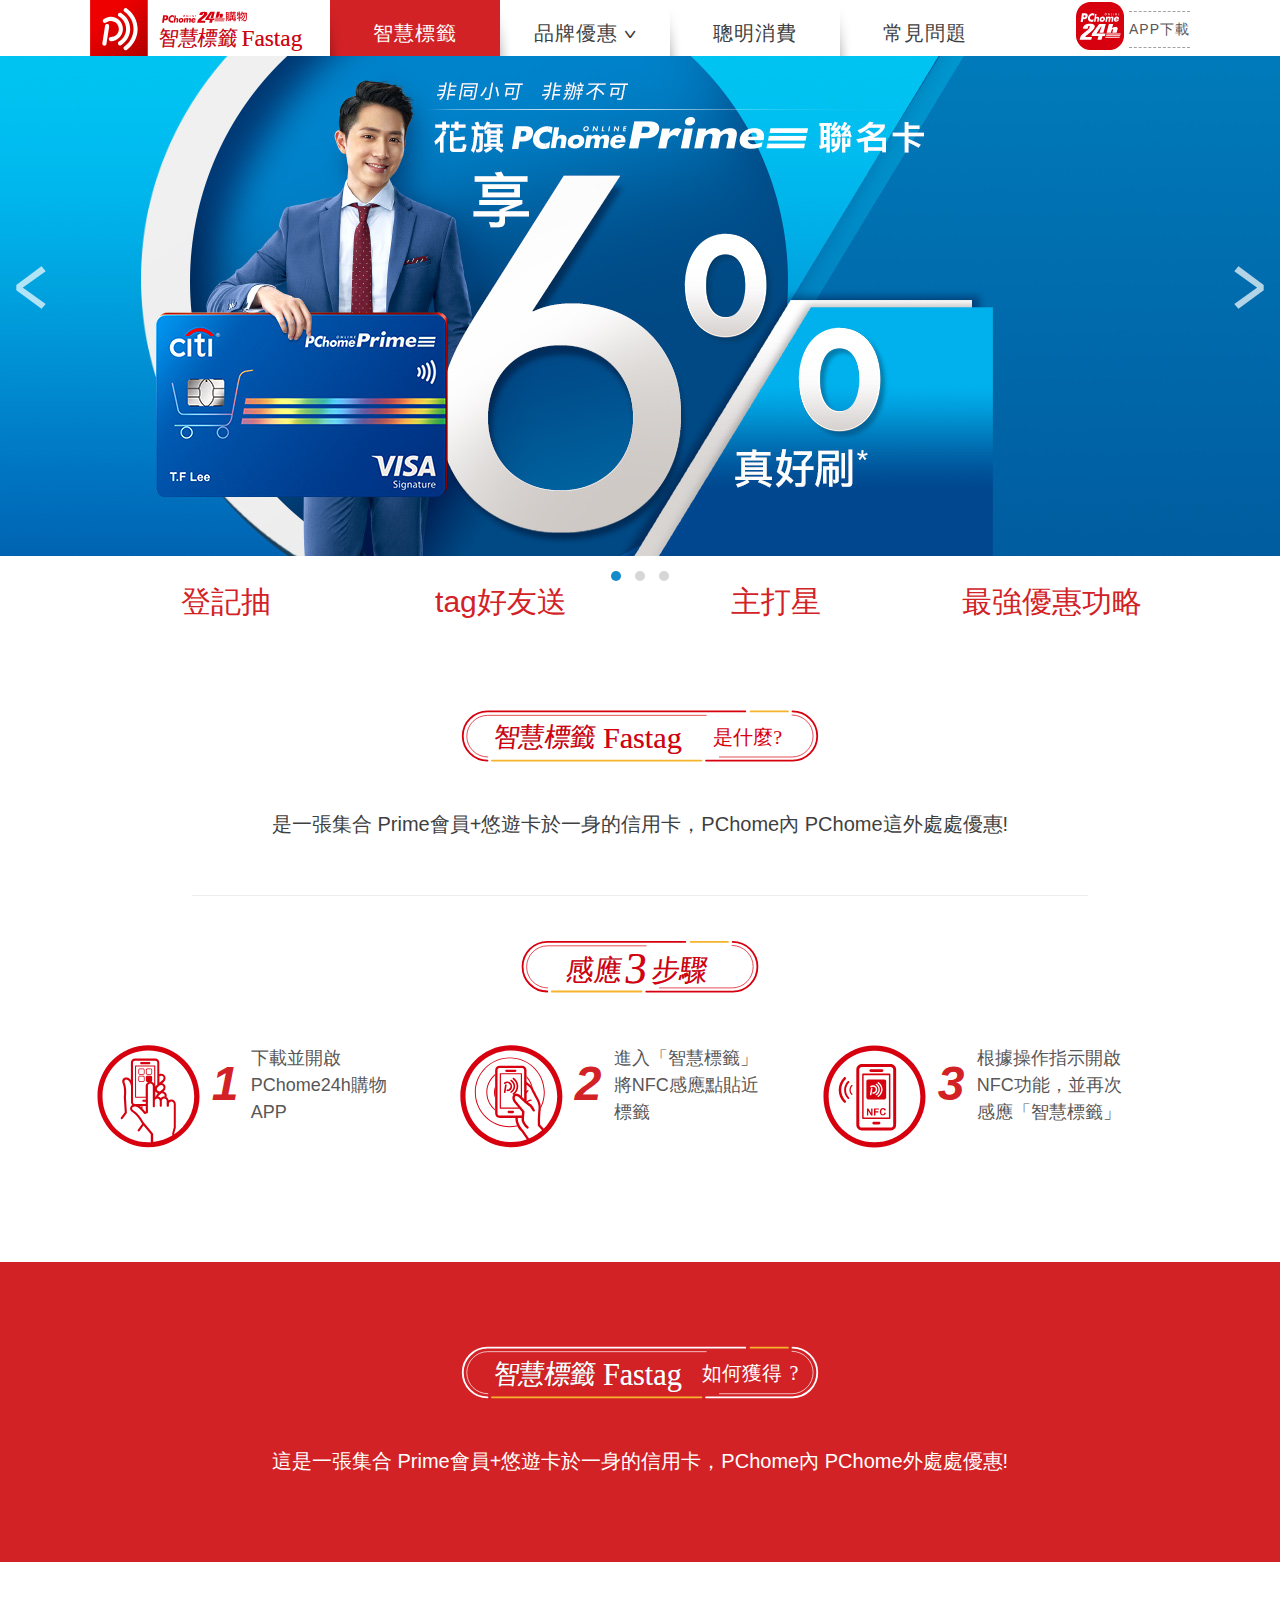
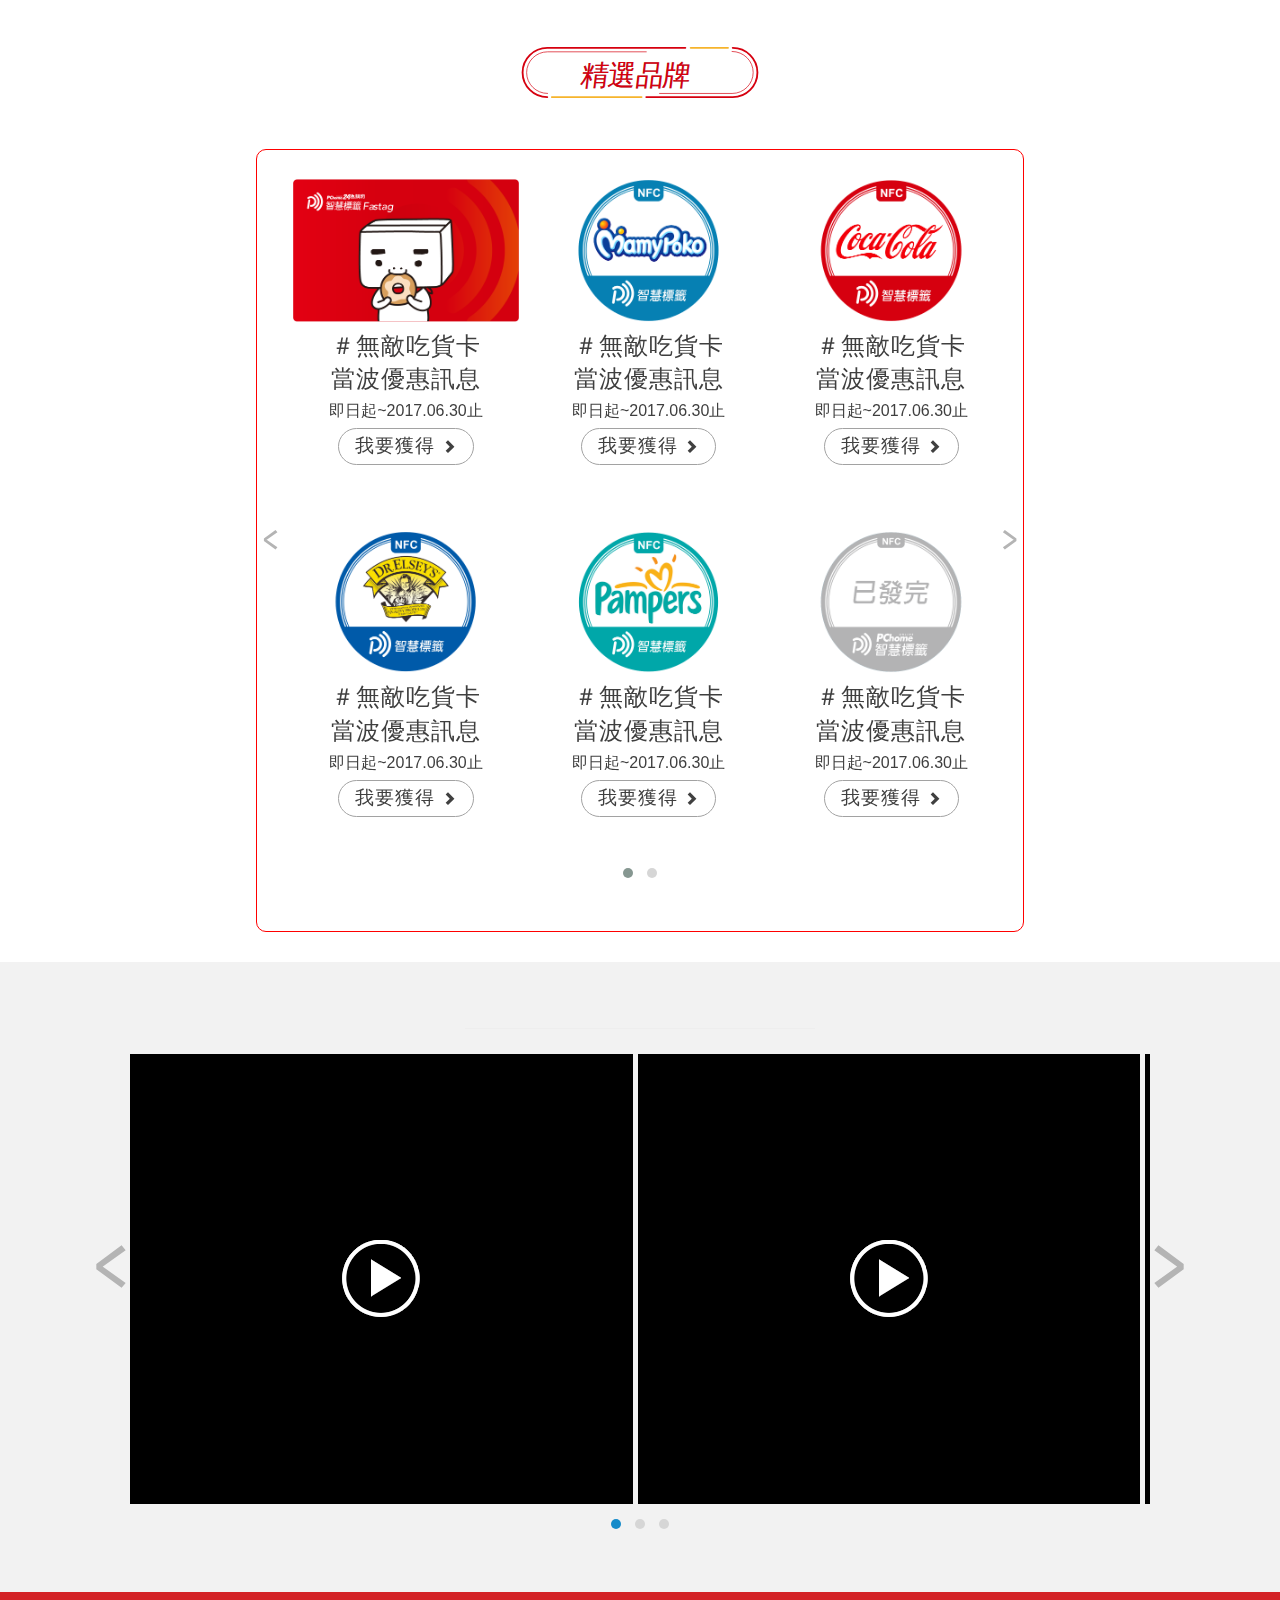
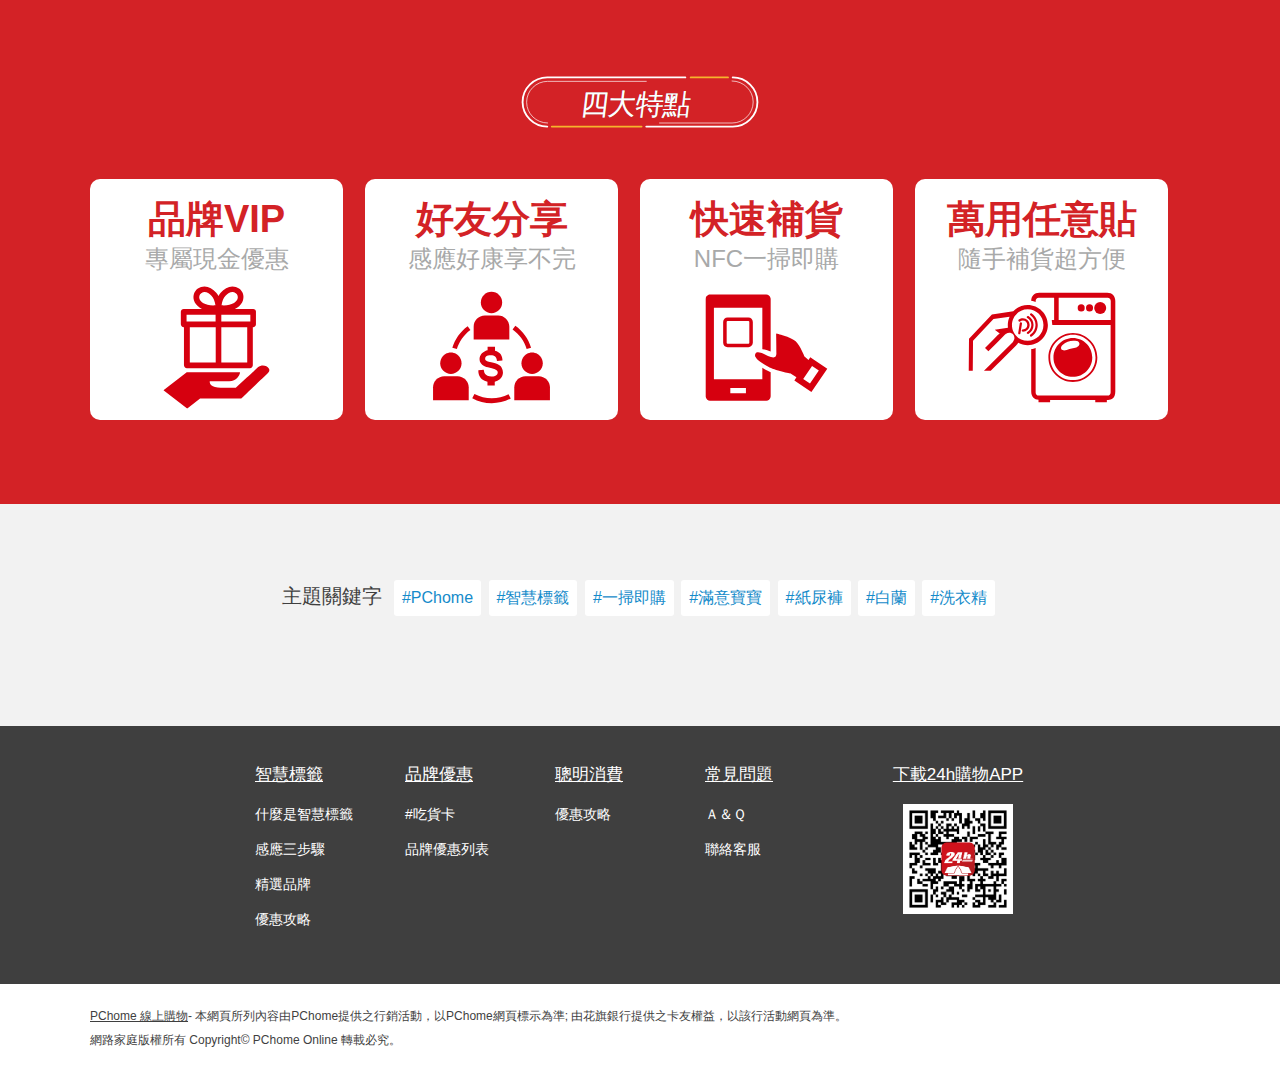
==== index.html @ 9ae122a1 "upload" ====
<!DOCTYPE html>
<html>

<head>
    <meta http-equiv="Content-Type" content="text/html; charset=utf-8">
    <title>【智慧標籤】Fastag</title>
    <meta property="og:title" content="享6%，真好刷-花旗PChomePrime聯名卡│ PChome 24購物、PChome線上購物、PChome購物中心、PChome書店皆適用">
    <meta property="og:description" content="PChome 內消費最高享6%回饋，國內消費0.5%回饋，海外消費回饋1.5%，每年合計上限50000點。申請電子帳單享免年費。">
    <meta name="keywords" content="6%,海外1.5%,網購信用卡,花旗PChome聯名卡,Prime,PChome,2018 信用卡,24h,購物,回饋,免年費">
    <meta property="og:image" content="https://a.ecimg.tw/img/activity/v1/AC42568/AC42568172/assets/img/600x600_fb.jpg">
    <link rel="apple-touch-icon" href="https://a.ecimg.tw/img/activity/v1/AC42568/AC42568172/assets/img/600x600_fb.jpg">
    <meta http-equiv="X-UA-Compatible" content="IE=edge,chrome=1">
    <meta name="renderer" content="webkit|ie-comp|ie-stand">
    <meta name="format-detection" content="telephone=no">
    <meta name="format-detection" content="address=no">
    <meta name="viewport" content="width=device-width, initial-scale=1, maximum-scale=1, user-scalable=no">
    <meta http-equiv="expires" content="Thursday, 3 May 2018 10:00:00 gmt">
    <meta http-equiv="pragma" content="no-cache">
    <meta http-equiv="expires" content="0">
    <meta http-equiv="cache-control" content="no-cache">
    <!-- CSS-->
    <link rel="stylesheet" href="https://fonts.googleapis.com/css?family=Karla:400">
    <link rel="stylesheet" href="assets/css/base.css">
    <link rel="stylesheet" href="assets/css/bootstrap.min_v05023.css">
    <link rel="stylesheet" href="https://maxcdn.bootstrapcdn.com/bootstrap/3.3.7/css/bootstrap.min.css">
    <link rel="stylesheet" href="assets/css/animate.css">
    <link rel="stylesheet" href="assets/css/owl.carousel.min.css">
    <link rel="stylesheet" href="assets/css/owl.theme.default.css">
    <link rel="stylesheet" href="assets/css/prime_v05092.css?v01">
    <!-- Global site tag (gtag.js) - Google Analytics-->
    <script async="" src="//www.googletagmanager.com/gtag/js?id=UA-97384462-4"></script>
    <script>
    window.dataLayer = window.dataLayer || [];

    function gtag() { dataLayer.push(arguments); } 
    gtag('js', new Date());
    gtag('config', 'UA-97384462-4');
    </script>
    <!--if lt IE 9
    script(src='//oss.maxcdn.com/libs/html5shiv/3.7.2/html5shiv.min.js')
    script(src='//oss.maxcdn.com/libs/respond.assets/js/1.4.2/respond.min.js')
    
    -->
</head>

</html>

<body class="prime_body">
    <div class="body_wrapper">
        <!-- header-->
        <!-- 手機版版頭-->
        <div class="header_mobile">
            <ul class="top">
                <li class="logo"><a href="javascript:;"><img src="assets/img/logo_ft_mobile.svg" alt="PChome Prime"></a></li>
                    <li class="coinP ">
                        <a class="download_app" href="https://ecvip.pchome.com.tw/web/PPoint/list" target="_blank">
                           <img class="icon_p" src="assets/img/logo_app.svg">
                             <span class="icon_word">APP下載</span></a></li>
                <li class="card"><a class="download_app" href="#applyCard"> <img class="icon_p" src="assets/img/logo_sensor-01.svg"></a></li>
            </ul>
        </div>
        <!-- 手機版選單 -->
        <div class="nav_mobile navbar-static-top">
            <nav class="navbar">
                <ul class="nav">
                    <li class="nav-item"><a class="nav-link" href="//www.pchomeprime.com.tw/activity/cobrand/citi/apply.htm">智慧標籤</a></li>
                    <li class="nav-item dropdown"><a class="nav-link dropdown-toggle" data-toggle="dropdown" href="javascript:;" role="button" aria-haspopup="true" aria-expanded="false">品牌優惠&nbsp;<span class="arw">&gt;</span></a>
                        <div class="dropdown-menu">
                            <ul class="nav nav-tabs" role="tablist">
                                <li><a href="//www.pchomeprime.com.tw/activity/cobrand/citi/apply.htm?n=index_01.html">刷卡優惠</a></li>
                                <li><a href="//www.pchomeprime.com.tw/activity/cobrand/citi/apply.htm?n=index_02.html">首刷禮 x 結帳禮</a></li>
                                <li><a href="//www.pchomeprime.com.tw/activity/cobrand/citi/apply.htm?n=index_03.html">P幣是什麼</a></li>
                            </ul>
                        </div>
                    </li> 
                    <li class="nav-item"><a class="nav-link" href="//www.pchomeprime.com.tw/activity/cobrand/citi/apply.htm?n=index_04.html">聰明消費</a></li>
                    <li class="nav-item"><a class="nav-link" href="//www.pchomeprime.com.tw/activity/cobrand/citi/apply.htm?n=index_04.html">常見問題</a></li>                   
                </ul>
            </nav>
        </div>
        <!-- 桌機版版頭+選單-->
        <div class="navbar navbar-collapse navbar-static-top header_desktop">
            <div class="container">
                <ul class="nav navbar-nav">
                    <li class="logo"><a href="//www.pchomeprime.com.tw/activity/cobrand/citi/apply.htm"><img src="assets/img/logo_ft.svg" alt="PChome Prime"></a></li>
                    <li class="text about"><a href="//www.pchomeprime.com.tw/activity/cobrand/citi/apply.htm">智慧標籤</a></li>
                    <li class="text only dropdown">
                        <div class="fixbg" style="position: relative;"></div><a class="dropdown-toggle" href="javascript:;" data-toggle="dropdown">品牌優惠
              <div class="arw">></div></a>
                        <ul class="dropdown-menu" role="menu">
                            <li>
                                <a href="//www.pchomeprime.com.tw/activity/cobrand/citi/apply.htm?n=index_01.html">
                                    <div class="btn">刷卡優惠</div>
                                </a>
                            </li>
                            <li>
                                <a href="//www.pchomeprime.com.tw/activity/cobrand/citi/apply.htm?n=index_02.html">
                                    <div class="btn">首刷禮 x 結帳禮</div>
                                </a>
                            </li>
                            <li>
                                <a href="//www.pchomeprime.com.tw/activity/cobrand/citi/apply.htm?n=index_03.html">
                                    <div class="btn">P幣是什麼</div>
                                </a>
                            </li>
                        </ul>
                    </li>
                    <li class="text school"><a href="//www.pchomeprime.com.tw/activity/cobrand/citi/apply.htm?n=index_04.html">聰明消費</a></li>
                    <li class="text school"><a href="//www.pchomeprime.com.tw/activity/cobrand/citi/apply.htm?n=index_04.html">常見問題</a></li>
                    <li class="coinP ">
                        <a class="download_app" href="https://ecvip.pchome.com.tw/web/PPoint/list" target="_blank">
                           <img class="icon_p" src="assets/img/logo_app.svg">
                             <span class="icon_word">APP下載</span></a>
                         </li>
                </ul>
            </div>
        </div>
        <div class="main_content">
            <!-- 版頭-->
            <div class="slider_wrap">

                <!-- 首頁輪播 (桌機)-->
                <div class="owl-carousel owl-theme"></div>
            </div>
            <!-- 首頁輪播 (手機)-->
            <div class="mobile_slider">
                <!-- from json slider data-->
                <div class="owl-carousel owl-theme"></div>
            </div>
            <!-- 側邊貼紙-->

            <!-- 登記抽-->
            <div class="section" id="">
                
                <div class="content_box overhide ">
                    <ul class="">
                        <li class="sub_menu inline-block"><a class="menu_star text-center">登記抽</a></li>
                        <li class="sub_menu inline-block"><a class="menu_star text-center">tag好友送</a></li>
                        <li class="sub_menu inline-block"><a class="menu_star text-center">主打星</a></li>
                        <li class="sub_menu inline-block"><a class="menu_star text-center">最強優惠功略</a></li>
                    </ul>

                </div>
                
  


            </div>
            <!-- fastag是什麼-->
            <div class="section about" id="about">
                <h2 class="text-center"> 
                     <div class="logo_fastag inline-block">
      <img  src="assets/img/logo_fastag.svg">
                     </div>
                </h2>

                <h5 class="text-center">是一張集合 Prime會員+悠遊卡於一身的信用卡，PChome內 PChome這外處處優惠!</h5>
                <hr>
                <div class="content_box overhide mg-btm40">
                  
                </div>
                                <h2 class="text-center"> 
                     <div class="logo_fastag inline-block">
                               <img  src="assets/img/logo_fastag_step.svg">
                     </div>
                </h2>
                <div class="content_box  mg-btm20">
                    <ul class="special">
                        <li class="radius_M">
                            <div class="left_box"><img src="assets/img/step_01.svg"></div>
                            <div class="right_box steps">
                                1
                                <div class="step_way">
                                    <p>下載並開啟PChome24h購物APP</p>
                                </div>
                            </div>
                        </li>
                        <li class="radius_M">
                            <div class="left_box"><img src="assets/img/step_02.svg"></div>
                            <div class="right_box steps">
                                2
                                <div class="step_way">
                                    <p>進入「智慧標籤」將NFC感應點貼近標籤</p>
                                </div>
                            </div>
                        </li>
                        <li class="radius_M">
                            <div class="left_box"><img src="assets/img/step_03.svg"></div>
                            <div class="right_box steps">
                                3
                                <div class="step_way">
                                    <p>根據操作指示開啟NFC功能，並再次感應「智慧標籤」</p>
                            
                                </div>

                            </div>
                        </li>
                    </ul>
                </div>

            </div>
            <!-- fastag如何獲得-->
            <div class="section getfastag" id="getfastag">
                <h2 class="text-center"> 
                     <div class="logo_fastag inline-block">
                        <img  src="assets/img/logo_fastag_get.svg">
                     </div>
                </h2>
      
                <h5 class="text-center">這是一張集合 Prime會員+悠遊卡於一身的信用卡，PChome內 PChome外處處優惠!</h5>
            </div>

            <!-- 精選品牌-->
            <div class="section store_discount">
                <h2 class="text-center"> 
          <div class="logo_fastag inline-block">
                <img  src="assets/img/logo_fastag_brand.svg">
          </div>

        </h2>

            <div class="content_line radius_M">
                <div class="content_box overhide mg-btm40">
                 <!-- 品牌輪播-->

                  <!-- 第一區塊-->                   
                <div class="owl-carousel owl-theme"  >
                    <ul class="item" >
                        <li><img  src="assets/img/pic/card_eat.png">

                            <div class="event_text">＃無敵吃貨卡<br>當波優惠訊息</div>
                            <div class="event_text_sub">即日起~2017.06.30止</div>
                            <a class="more_about radius_XL moreBtn" data-toggle="modal" data-target="#brand_eat">我要獲得&nbsp;<span class="glyphicon glyphicon glyphicon-chevron-right" aria-hidden="true"></span></a>
                        </li>
                        <li><img  src="assets/img/pic/card_mamy.png">

                            <div class="event_text">＃無敵吃貨卡<br>當波優惠訊息</div>
                            <div class="event_text_sub">即日起~2017.06.30止</div>
                            <a class="more_about radius_XL moreBtn" href="https://24h.pchome.com.tw/store/DDADKN" target="_self">我要獲得&nbsp;<span class="glyphicon glyphicon glyphicon-chevron-right" aria-hidden="true"></span></a>
                        </li>
                        <li><img  src="assets/img/pic/card_coca.png">

                            <div class="event_text">＃無敵吃貨卡<br>當波優惠訊息</div>
                            <div class="event_text_sub">即日起~2017.06.30止</div>
                            <a class="more_about radius_XL moreBtn" href="https://24h.pchome.com.tw/store/DDADKN" target="_self">我要獲得&nbsp;<span class="glyphicon glyphicon glyphicon-chevron-right" aria-hidden="true"></span></a>
                        </li>
                        <li><img  src="assets/img/pic/card_elsey.png">

                            <div class="event_text">＃無敵吃貨卡<br>當波優惠訊息</div>
                            <div class="event_text_sub">即日起~2017.06.30止</div>
                            <a class="more_about radius_XL moreBtn" href="https://24h.pchome.com.tw/store/DDADKN" target="_self">我要獲得&nbsp;<span class="glyphicon glyphicon glyphicon-chevron-right" aria-hidden="true"></span></a>
                        </li>
                        <li><img  src="assets/img/pic/card_pampers.png">

                            <div class="event_text">＃無敵吃貨卡<br>當波優惠訊息</div>
                            <div class="event_text_sub">即日起~2017.06.30止</div>
                            <a class="more_about radius_XL moreBtn" href="https://24h.pchome.com.tw/store/DDADKN" target="_self">我要獲得&nbsp;<span class="glyphicon glyphicon glyphicon-chevron-right" aria-hidden="true"></span></a>
                        </li>
                        <li><img  src="assets/img/pic/card_soldout.png">

                            <div class="event_text">＃無敵吃貨卡<br>當波優惠訊息</div>
                            <div class="event_text_sub">即日起~2017.06.30止</div>
                            <a class="more_about radius_XL moreBtn" href="https://24h.pchome.com.tw/store/DDADKN" target="_self">我要獲得&nbsp;<span class="glyphicon glyphicon glyphicon-chevron-right" aria-hidden="true"></span></a>
                        </li>
                    </ul>

                    <!-- 第一區塊end--> 

                  <!-- 第2區塊-->                   
                    <ul class="item" >
                        <li><img  src="assets/img/pic/card_dhc.png">

                            <div class="event_text">＃無敵吃貨卡<br>當波優惠訊息</div>
                            <div class="event_text_sub">即日起~2017.06.30止</div>
                            <a class="more_about radius_XL moreBtn" data-toggle="modal" data-target="#brand_eat">我要獲得&nbsp;<span class="glyphicon glyphicon glyphicon-chevron-right" aria-hidden="true"></span></a>
                        </li>
                        <li><img  src="assets/img/pic/card_mamy.png">

                            <div class="event_text">＃無敵吃貨卡<br>當波優惠訊息</div>
                            <div class="event_text_sub">即日起~2017.06.30止</div>
                            <a class="more_about radius_XL moreBtn" href="https://24h.pchome.com.tw/store/DDADKN" target="_self">我要獲得&nbsp;<span class="glyphicon glyphicon glyphicon-chevron-right" aria-hidden="true"></span></a>
                        </li>
                        <li><img  src="assets/img/pic/card_coca.png">

                            <div class="event_text">＃無敵吃貨卡<br>當波優惠訊息</div>
                            <div class="event_text_sub">即日起~2017.06.30止</div>
                            <a class="more_about radius_XL moreBtn" href="https://24h.pchome.com.tw/store/DDADKN" target="_self">我要獲得&nbsp;<span class="glyphicon glyphicon glyphicon-chevron-right" aria-hidden="true"></span></a>
                        </li>
                        <li><img  src="assets/img/pic/card_pampers.png">

                            <div class="event_text">＃無敵吃貨卡<br>當波優惠訊息</div>
                            <div class="event_text_sub">即日起~2017.06.30止</div>
                            <a class="more_about radius_XL moreBtn" href="https://24h.pchome.com.tw/store/DDADKN" target="_self">我要獲得&nbsp;<span class="glyphicon glyphicon glyphicon-chevron-right" aria-hidden="true"></span></a>
                        </li>
                        <li><img  src="assets/img/pic/card_soldout.png">

                            <div class="event_text">＃無敵吃貨卡<br>當波優惠訊息</div>
                            <div class="event_text_sub">即日起~2017.06.30止</div>
                            <a class="more_about radius_XL moreBtn" href="https://24h.pchome.com.tw/store/DDADKN" target="_self">我要獲得&nbsp;<span class="glyphicon glyphicon glyphicon-chevron-right" aria-hidden="true"></span></a>
                        </li>
                        <li><img  src="assets/img/pic/card_soldout.png">

                            <div class="event_text">＃無敵吃貨卡<br>當波優惠訊息</div>
                            <div class="event_text_sub">即日起~2017.06.30止</div>
                            <a class="more_about radius_XL moreBtn" href="https://24h.pchome.com.tw/store/DDADKN" target="_self">我要獲得&nbsp;<span class="glyphicon glyphicon glyphicon-chevron-right" aria-hidden="true"></span></a>
                        </li>
                    </ul>

                    <!-- 第2區塊end--> 
                </div>

                    
                </div>


                </div>



<!-- Modal 吃貨卡-->
<div class="modal fade" id="brand_eat" tabindex="-1" role="dialog" aria-labelledby="myModalLabel">
  <div class="modal-dialog" role="document">
    <div class="modal-content">
      <div class="modal-header">
        <button type="button" class="close" data-dismiss="modal" aria-label="Close"><span aria-hidden="true">&times;</span></button>
        <h4 class="modal-title" id="myModalLabel">Modal title</h4>
      </div>
      <div class="modal-body">

        <div class="modal_text">
            <p>凡購買XXXXXX品牌指定產品，即可隨箱免費獲得PChome 24h購物 XX品牌智慧標籤Fastag，你就是VIP，就是給你最便宜！</p>
        </div>

            <a class="modal_get radius_XL moreBtn" >我要獲得&nbsp;<span class="glyphicon glyphicon glyphicon-chevron-right" aria-hidden="true"></span></a>



      <hr class="modal_line">
            <div class="logo_fastag_inmodal">
                <img src="assets/img/logo_fastag_sale.svg">
          </div>
          <div class="discount">
            <ul >
                <li class="period_past radius_M">
                     <div class="percentage_title">1<small class="align-text-bottom">&nbsp;下單即享</small></div>                   
                    <div class="percentage">85<small>折</small></div>
                    <p class="past_time radius_XL">即日起-2018.6.30</p>

                </li>
                <li class="period_on radius_M">
                   <div class="percentage_title">2<small>&nbsp;指定商品</small></div>                   
                    <div class="percentage">6<small>折</small></div>
                    <p class="on_time radius_XL">限2018.7.1-2018.8.31</p>
                </li>
                <li class="period_future radius_M">
                    <div class="percentage_title">3<small class="align-text-bottom">&nbsp;週年慶全館</small></div>                   
                    <div class="percentage">79<small>折</small></div>
                    <p class="future_time radius_XL">限2018.9.1-2018.10.31</p>
                </li>
                <li class="period_future radius_M">
                    <div class="percentage_title">4<small class="align-text-bottom">&nbsp;保健品週年慶</small></div>                   
                    <div class="percentage">85<small>折</small></div>
                    <p class="future_time radius_XL">限2018.11.11-2019.6.30</p>
                </li>
            </ul>
          </div>
            <div class="clearfix"></div>

      </div>
      <div class="modal-footer">
            <div class="content_box keywords_hash modal_hash"> 
              <div class="left_box key_left
              ">其他獲得管道&nbsp;</div>
                <div class="right_box key_right">
                    <a href="https://24h.pchome.com.tw/store/DDADKN" target="_self">茶飲館&nbsp;<span class="glyphicon glyphicon glyphicon-chevron-right" aria-hidden="true"></span></a>
                    <a href="https://24h.pchome.com.tw/store/DDADL3" target="_self">進口礦泉水&nbsp;<span class="glyphicon glyphicon glyphicon-chevron-right" aria-hidden="true"></span></a>
                    <a href="https://24h.pchome.com.tw/region/DMAD" target="_self">氣泡飲&nbsp;<span class="glyphicon glyphicon glyphicon-chevron-right" aria-hidden="true"></span></a>


          </div>
         


          </div>

        <button type="button" class="btn btn-default close_brand_modal " data-dismiss="modal">關閉</button>
       
      </div>
    </div>
  </div>
</div>
<!-- Modal end-->


            </div>
        </div>
            <!-- 影片輪播區-->
            <div class="section new_event">
                <h2 class="text-center"> 
          <hr>
        </h2>
                
                <div class="content_box overhide mg-btm20">
                    <div class="owl-carousel owl-theme">
                        <div class="item item01" data-merge="2"><a class="owl-video" href="https://www.youtube.com/watch?v=EF_kj2ojZaE"></a>
                        <div class="owl-video-play-icon"></div></div>
                        <div class="item item02" data-merge="2"><a class="owl-video" href="https://www.youtube.com/watch?v=JpxsRwnRwCQ"></a><div class="owl-video-play-icon"></div></div>
                        <div class="item item01" data-merge="2"><a class="owl-video" href="https://www.youtube.com/watch?v=JpxsRwnRwCQ"></a><div class="owl-video-play-icon"></div></div>
                        <div class="item item02" data-merge="2"><a class="owl-video" href="https://www.youtube.com/watch?v=EF_kj2ojZaE"></a><div class="owl-video-play-icon"></div></div>
                        <div class="item item01" data-merge="2"><a class="owl-video" href="https://www.youtube.com/watch?v=EF_kj2ojZaE"></a><div class="owl-video-play-icon"></div></div>
                    </div>
                </div>
            </div>
            <!--四大特點-->
            <div class="section fourspecial" id="fourspecial">
            <div class="content_box" >              
                <h2 class="text-center"> 
                     <div class="logo_fastag inline-block">
                        <img  src="assets/img/logo_fastag_hot.svg">
                     </div>
                </h2>
      
                <ul class="special">
            <li class="radius_M">
              <div class="right_box ">
                <h5 class="brand">品牌VIP</h5>
                <h6 class="brand_hot">專屬現金優惠</h6>
              </div>              
              <div class="left_box specialpic"><img src="assets/img/hot_01.svg"></div>
            </li>
            <li class="radius_M">
              <div class="right_box ">
                <h5 class="brand">好友分享</h5>
                <h6 class="brand_hot">感應好康享不完</h6>
              </div>              
              <div class="left_box specialpic"><img src="assets/img/hot_02.svg"></div>
            </li>
            <li class="radius_M">
              <div class="right_box ">
                <h5 class="brand">快速補貨</h5>
                <h6 class="brand_hot">NFC一掃即購</h6>
              </div>              
              <div class="left_box specialpic"><img src="assets/img/hot_03.svg"></div>
            </li>
            <li class="radius_M">
              <div class="right_box ">
                <h5 class="brand">萬用任意貼</h5>
                <h6 class="brand_hot">隨手補貨超方便</h6>
              </div>              
              <div class="left_box specialpic"><img src="assets/img/hot_04.svg"></div>
            </li>
          </ul>
            </div>
            </div>
            <!--主題關鍵字-->            
          <div class="section keywords">
            <div class="content_box keywords_hash" > 
              <div class="left_box key_left">主題關鍵字</div>

              <div class="right_box key_right">
                <a href="https://24h.pchome.com.tw/store/DDADKN" target="_self">#PChome </a>
                <a href="https://24h.pchome.com.tw/store/DDADL3" target="_self">#智慧標籤</a>
                <a href="https://24h.pchome.com.tw/region/DMAD" target="_self">#一掃即購</a>
                <a href="http://24h.pchome.com.tw/region/DYAN" target="_self">#滿意寶寶</a>
                <a href="http://24h.pchome.com.tw/store/DMAU00" target="_self">#紙尿褲</a>
                <a href="http://24h.pchome.com.tw/region/DAAW" target="_self">#白蘭</a>
                <a href="http://24h.pchome.com.tw/region/DAAO" target="_self">#洗衣精</a>

            </div>
         
          </div>          
        </div>
                </div>

            <!-- Modal 傳送確認-->
            <div class="modal fade" id="reconfirm" tabindex="-1" role="dialog" aria-labelledby="reconfirmLabel" aria-hidden="true">
                <div class="modal-dialog modal">
                    <div class="modal-content">
                        <div class="modal-header">
                            <button class="close" type="button" data-dismiss="modal" aria-hidden="true">×</button>
                        </div>
                        <div class="modal-body">
                            <p>前往花旗申辦網頁</p>
                            <p> </p>
                            <div class="btn_box"><a class="btn activateCard radius_S btnHover" href="javascript:;"><img src="assets/img/icon_card.png">確認 <span class="arrow">></span></a></div>
                            <div class="agree">
                                <a href="javascript:;">
                                    <h5> 
                    <label>
                      <input class="checkbox-input" id="checkbox" type="checkbox" name="demo-checkbox1" checked="checked">
                      <label class="checkbox" for="checkbox"></label><span class="t5">同意將此帳號之前次訂購人資料提供花旗銀行，快速申辦。</span>
                    </label>
                  </h5></a>
                            </div>
                        </div>
                    </div>
                </div>
            </div>
            <!-- Modal 傳送中-->
            <div class="modal fade" id="sendto" tabindex="-1" role="dialog" aria-labelledby="sendtoLabel" aria-hidden="true">
                <div class="modal-dialog modal">
                    <div class="modal-content">
                        <div class="modal-body">
                            <p>資料傳送中，請稍後</p>
                        </div>
                    </div>
                </div>
            </div>
            <!-- Modal 聯絡客服-->
            <div class="gift_note modal fade" id="connection" tabindex="-1" role="dialog" aria-labelledby="connectionLabel" aria-hidden="true">
                <div class="modal-dialog">
                    <div class="modal-content">
                        <div class="modal-header">
                            <button class="close" type="button" data-dismiss="modal" aria-hidden="true">×</button>
                            <h4 class="modal-title" id="connectionLabel">聯絡客服</h4>
                        </div>
                        <h4 class="subtitle modal-title">花旗銀行信用卡客服</h4>
                        <div class="modal-body">
                            <p class="keyword"> <span>聯名卡申辦</span><span>進度查詢</span><span>開卡</span><span>消費帳務</span><span>聯名紅利點數</span><span>其他信用卡相關業務查詢</span><span>刷卡優惠及天天花旗日</span></p>
                            <p> <a href="https://www.citibank.com.tw/echat2/index.html" target="_blank">花旗線上客服 >></a></p>
                        </div>
                        <h4 class="subtitle modal-title">PChome線上購物客服</h4>
                        <div class="modal-body">
                            <p class="keyword"> <span>卡片綁定</span><span>首刷禮/結帳禮查詢</span><span>P幣問題</span><span>PChome樂享優惠</span></p>
                            <ul class="decimal">
                                <li> <a href="https://ecvip.pchome.com.tw/web/service/PrimeQA" target="_blank">線上留言</a></li>
                                <li>客服專線：(02)2704-0999</li>
                            </ul>
                        </div>
                        <div class="modal-footer">
                            <button class="btn btn-default" type="button" data-dismiss="modal">關閉</button>
                        </div>
                    </div>
                </div>
            </div>
        </div>
        <div class="footer">
            <div class="desktop">
                <ul>
                    <li>
                        <h4>智慧標籤</h4><a href="//www.pchomeprime.com.tw/activity/cobrand/citi/apply.htm">什麼是智慧標籤</a>
                        <a href="//www.pchomeprime.com.tw/activity/cobrand/citi/apply.htm">感應三步驟</a>
                        <a href="//www.pchomeprime.com.tw/activity/cobrand/citi/apply.htm">精選品牌</a>
                        <a href="//www.pchomeprime.com.tw/activity/cobrand/citi/apply.htm">優惠攻略</a>
                    </li>
                    <li>
                        <h4>品牌優惠</h4><a href="//www.pchomeprime.com.tw/activity/cobrand/citi/apply.htm?n=index_01.html">#吃貨卡</a><a href="//www.pchomeprime.com.tw/activity/cobrand/citi/apply.htm?n=index_02.html">品牌優惠列表</a>
                    </li>
                    <li>
                        <h4>聰明消費</h4><a href="//www.pchomeprime.com.tw/activity/cobrand/citi/apply.htm?n=index_04.html#tab_A">優惠攻略</a>
                    </li>
                    <li>
                        <h4>常見問題</h4><a href="#" data-toggle="modal" data-target="#connection">Ａ＆Ｑ</a><a href="#" data-toggle="modal" data-target="#connection">聯絡客服</a>
                    </li>

                    <li class="downloadAPP">
                        <h4>下載24h購物APP</h4><a href="//24h.m.pchome.com.tw/appget.php" target="_blank">  <img class="QRCode" src="assets/img/QRCode2.png"></a>
                    </li>
                </ul>
            </div>
            <div class="mobile"><a href="#" data-toggle="modal" data-target="#connection">PChome線上購物客服</a></div>
        </div>
        <div class="copyright">
            <div class="mobile"><a href="http://24h.m.pchome.com.tw/appget.php" target="_blank"><img src="assets/img/icon_app.png"></a></div>
            <p><a class="activateCard radius_S btnHover" href="//shopping.pchome.com.tw/" target="_blank">PChome 線上購物</a>- 本網頁所列內容由PChome提供之行銷活動，以PChome網頁標示為準; 由花旗銀行提供之卡友權益，以該行活動網頁為準。
                <br>網路家庭版權所有 Copyright© PChome Online 轉載必究。</p>
        </div>
        <form action="https://pat.webatm.citibank.com.tw/extfunc24/page/index_AC" method="post">
            <input type="hidden" name="prospect_id">
            <input type="hidden" name="time">
            <input type="hidden" name="hash">
            <input id="postCiti" type="submit" value="Submit" style="display:none;">
        </form>
    </div>
    <div class="test"></div>
    <script type="text/javascript" src="assets/js/jquery-1.11.0.js"></script>
    <script>
    $(function() {
        $('li.text.about, li.text.about a').addClass('active');

        //--- 版頭輪播
        var KVslider = new Array();
        KVslider = [

            {
                'id': '01',
                'link': 'javascript:;',
                'pc_img': 'index_cut1-5.jpg',
                'mobile_img': 'mobile_banner_01-4.jpg'
            },
            {
                'id': '02',
                'link': 'javascript:;',
                'pc_img': 'index_cut2-5.jpg',
                'mobile_img': 'mobile_banner_02-3.jpg'
            },
            {
                'id': '03',
                'link': 'javascript:;',
                'pc_img': 'index_cut3-3.jpg',
                'mobile_img': 'mobile_banner_03-2.jpg'
            }
        ];

        var html_pc = '';
        var html_mobile = '';

        for (var i = 0; i < KVslider.length; i++) {
            html_pc += '<div class="item index_banner_' + KVslider[i]['id'] + '" style="background: url(./assets/img/pic/' + KVslider[i]['pc_img'] + ') top center repeat-x; overflow: hidden; ">';
            html_pc += '<a href="' + KVslider[i]['link'] + '"><img src="assets/img/space.png"></a></div>';
            html_mobile += '<div class="item"><a href="' + KVslider[i]['link'] + '"><img src="assets/img/pic/' + KVslider[i]['mobile_img'] + '"></a></div>';
        }
        $('.slider_wrap .owl-carousel').html(html_pc);
        $('.mobile_slider .owl-carousel').html(html_mobile);



    });
    </script>
    <script type="text/javascript" src="assets/js/bootstrap.min.js"></script>
    <script type="text/javascript" src="assets/js/owl.carousel.min.js"></script>
    <script type="text/javascript" src="assets/js/event_v006.js"></script>
    <script type="text/javascript" src="assets/js/jquery.cookie.js"></script>
    <script type="text/javascript" src="assets/js/layout_V008.js"></script>
</body>
---- assets/css/base.css ----
abbr,address,article,aside,audio,b,blockquote,body,canvas,caption,cite,code,dd,del,details,dfn,div,dl,dt,em,fieldset,figcaption,figure,footer,form,h1,h2,h3,h4,h5,h6,header,hgroup,html,i,iframe,img,ins,kbd,label,legend,li,mark,menu,nav,object,ol,p,pre,q,samp,section,small,span,strong,sub,summary,sup,table,tbody,td,tfoot,th,thead,time,tr,ul,var,video{margin:0;padding:0;border:0;outline:0;font-size:100%;vertical-align:middle;background:transparent}textarea{resize:none;outline:none}body{line-height:1}article,aside,details,figcaption,figure,footer,header,hgroup,menu,nav,section{display:block}ol,ul{list-style:none}blockquote,q{quotes:none}blockquote:after,blockquote:before,q:after,q:before{content:'';content:none}a{margin:0;padding:0;font-size:100%;vertical-align:baseline;text-decoration:none}ins{background-color:#ff9;color:#000;text-decoration:none}mark{background-color:#ff9;color:#000;font-style:italic;font-weight:bold}del{text-decoration:line-through}abbr[title],dfn[title]{border-bottom:1px dotted;cursor:help}table{border-collapse:collapse;border-spacing:0}div{vertical-align:top}hr{display:block;height:1px;border:0;border-top:1px solid #eee;margin:1em 0;padding:0;clear:both}input,select{outline:0}h1,h2,h3,h4,h5,h6{font-weight:normal}h1,h2,h3{font-family:inherit;line-height:48px;vertical-align:middle;color:inherit}h4,h5,h6{font-family:inherit;line-height:24px;vertical-align:middle;color:inherit}h1{font-size:36px}h2{font-size:30px}h3{font-size:24px}h4{font-size:18px}h5{font-size:16px}h6{font-size:14px}p,span{font-size:14px;line-height:24px}em,i{font-size:14px;line-height:24px}br{display:block;line-height:22px}.ta_right{text-align:right!important}.ta_left{text-align:left!important}.ta_center{text-align:center!important}.table_right{text-align:right}.table_left{text-align:left}.table_center{text-align:center}
---- assets/css/prime_v05092.css ----
@charset "UTF-8";
    @import url("https: //fonts.googleapis.com/earlyaccess/notosanstc.css");
    @import url("https: //fonts.googleapis.com/earlyaccess/notosanstc.css");
    * {
    -webkit-box-sizing: border-box;
    -moz-box-sizing: border-box;
    -ms-box-sizing: border-box;
    box-sizing: border-box;
    font-family: 'Noto Sans TC',  '微軟正黑體',  Arial,  Helvetica,  sans-serif;
    font-weight: normal;
}
body, html {
    background-color: #fff!important;
    color: #3f3f3f;
    font-family: 'Noto Sans TC',  '微軟正黑體',  Arial,  Helvetica,  sans-serif;
    position: relative;
    font-size: 16px;
    line-height: 1.6;
    width: 100%;
    height: 100%;
    position: relative;
}
body.prime_body {
    position: relative;
    font-family: 'Noto Sans TC',  '微軟正黑體',  Arial,  Helvetica,  sans-serif;
    color: #3f3f3f;
}
a {
    color: #158bca;
}
.header_box {
    width: 100%;
    background: #fff;
}

.header_desktop {
    position: fixed;
    width: 100%;
    vertical-align: top;
    text-align: center;
    padding: 0;
    border: 0;
    border-bottom: 0px solid #d32226;
    margin: 0;
    min-height: inherit;
    background-color: #fff;
    -webkit-background-clip: padding-box;
    -moz-background-clip: padding;
    background-clip: padding-box;
    -webkit-border-radius: 0;
    -moz-border-radius: 0;
    border-radius: 0;
}
.header_desktop .navbar-nav>li>a {
    padding: 0;
    -webkit-transition: 0.3s;
    -moz-transition: 0.3s;
    -o-transition: 0.3s;
    transition: 0.3s;
}
.header_desktop .container {
    width: 1100px;
    margin: auto;
    padding: 0;
    float: none;
    overflow: hidden;
}
.header_desktop a {
    letter-spacing: 1px;
}
.header_desktop img {
    width: 100%;
    max-width: 100%;
    height: auto;
}
.header_desktop ul.nav {
    float: none;
}
.header_desktop li.text {
    width: 170px;
}
.header_desktop li.logo {
    width: 220px;
    margin-right: 20px;
     height: 31px;
}


.header_desktop li.logo a {
    background-color: inherit;
}
.header_desktop li.text a {
    text-decoration: none;
    color: #3f3f3f;
    font-weight: 500;
    font-size: 1.25rem;
    line-height: 46px;
    padding: 10px 20px 0px;
}
.header_desktop li.text a:hover {
    background-color: #f2f2f2;
    color: #3f3f3f;
}
.header_desktop li.active a:hover, .header_desktop li.text a:focus {
    color: #fff;
    background-color: #d32226;
}
.header_desktop .fixbg:before, .header_desktop li.text:before {
    content: '';
    position: absolute;
    bottom: 0px;
    left: 0;
    z-index: 2;
    width: 20px;
    height: 50px;
    background: url(../img/nav_shadow.png) top center no-repeat;
}
.header_desktop .navbar .dropdown:before {
    width: 0;
}
.header_desktop li.coinP {
    /*padding: 5px 14px;*/
    font-size: 18px;
    /*margin-top: 8px;*/
    float: right;

    color: #fff;
    height: auto;
    -webkit-transition: all 0.5s ease-in-out;
    -moz-transition: all 0.5s ease-in-out;
    -o-transition: all 0.5s ease-in-out;
    transition: all 0.5s ease-in-out;
}
.header_desktop li.coinP:hover {
    -webkit-box-shadow: rgba(255, 255, 255, .15) 0 0px 0px 40px inset;
    box-shadow: rgba(255, 255, 255, .15) 0 0px 0px 40px inset;
}
.header_desktop li.coinP a {

    text-decoration: none;
}
.header_desktop li.coinP a:focus, .header_desktop li.coinP a:hover, .header_desktop li.logo a:focus a:focus, .header_desktop li.logo a:hover a:hover {
    background-color: transparent;
}
.header_desktop .fixbg {
    position: relative;
}
.header_desktop .fixbg:before {
    bottom: -56px;
}
.header_desktop span.icon_p img {
    width: 35px;
    margin-right: 5px;
    vertical-align: -8px;
}
.header_desktop ul.dropdown-menu {
    background-color: #d32226;
    padding: 8px 0 10px;
    padding-left: 50px;
    margin-top: 0px;
    -webkit-box-shadow: 0 0;
    box-shadow: 0 0;
    -webkit-transition: 0s;
    -moz-transition: 0s;
    -o-transition: 0s;
    transition: 0s;
}
.header_desktop ul.dropdown-menu li {
    display: inline-block;
    float: none;
    height: auto;
    margin: 0 10px;
    -webkit-transition: 0.3s;
    -moz-transition: 0.3s;
    -o-transition: 0.3s;
    transition: 0.3s;
}
.header_desktop ul.dropdown-menu a {
    color: #fff;
    padding: 0;
    line-height: inherit;
    font-size: 1.1rem;
    font-weight: 300;
}
.header_desktop ul.dropdown-menu a.active, .header_desktop ul.dropdown-menu a:hover {
    color: #d32226!important;
    background-color: inherit;
}
.header_desktop ul.dropdown-menu a.active .btn:after, .header_desktop ul.dropdown-menu a:hover .btn:after {
    width: 100%;
    opacity: 1;
}
.header_desktop ul.dropdown-menu .btn {
    overflow: hidden;
    border: 0;
    font-family: inherit;
    font-size: inherit;
    color: inherit;
    font-weight: inherit;
    padding: 3px 25px;
    position: relative;
    -webkit-transition: 0.3s;
    -moz-transition: 0.3s;
    -o-transition: 0.3s;
    transition: 0.3s;
    -webkit-background-clip: padding-box;
    -moz-background-clip: padding;
    background-clip: padding-box;
    -webkit-border-radius: 0;
    -moz-border-radius: 0;
    border-radius: 0;
}
.header_desktop ul.dropdown-menu .btn:after {
    content: '';
    position: absolute;
    z-index: -1;
    width: 0;
    height: 100%;
    top: 50%;
    left: 50%;
    background: #fff;
    opacity: 0;
    -webkit-transition: 0.3s;
    -moz-transition: 0.3s;
    -o-transition: 0.3s;
    transition: 0.3s;
    -webkit-background-clip: padding-box;
    -moz-background-clip: padding;
    background-clip: padding-box;
    -webkit-border-radius: 10px;
    -moz-border-radius: 10px;
    border-radius: 10px;
    -webkit-transform: translateX(-50%) translateY(-50%);
    -moz-transform: translateX(-50%) translateY(-50%);
    -ms-transform: translateX(-50%) translateY(-50%);
    -o-transform: translateX(-50%) translateY(-50%);
    transform: translateX(-50%) translateY(-50%);
}
.navbar .dropdown:before {
    display: none;
}
li.text.only.dropdown.open a {
    color: #fff;
}
li.text.only.dropdown.open a.dropdown-toggle {
    background-color: #d32226;
}
a.active {
    color: #fff!important;
    background-color: #d32226;
}
.header_mobile {
    display: none;
    width: 100%;
    vertical-align: top;
    text-align: center;
    position: relative;
}
.header_mobile img {
    width: 100%;
    max-width: 100%;
    height: auto;
}
.header_mobile ul {
    width: 100%;
    margin: 0;
    overflow: hidden;
    padding: 2.5vmin 3vmin 2.2vmin;
    border-bottom: 1px dotted #CCCCCC;
}
.header_mobile ul li {
    float: left;
    position: relative;
}
.header_mobile li.arrow {
    width: 4%;
    margin-right: 10px;
    margin-top: 0.6vmin;
}
.header_mobile li.logo {
    width: 52%;
    margin-top: 0.7vmin;
}
.header_mobile li.card {
    float: right;

    line-height: 0;
}
.header_mobile li.card img {
    width: 61px;
    margin-right: 8px;
    vertical-align: -1.3vmin;
}
.header_mobile li.card a.btn {

    color: #fff;
    text-decoration: none;
    font-size: 2.6rem;
    line-height: 0;

}
.header_mobile li.coinP {
    float: right;
    line-height: 0;
}





/*.coinP::before{
content: '';
    top: -38px;
    right: 3px;
    position: absolute;
    width: 60%;
    height: 100%;

    border-bottom: 1px dashed #a2a2a2;
}
.coinP::after{
content: '';
    top: 40px;
    right: 3px;
    position: absolute;
    width: 60%;
    height: 100%;
    border-top: 1px dashed #a2a2a2;
}*/

img.icon_p{
    padding-top: 2px;
    width: 48px;
   margin-right: 5px;
}



.icon_word{
    text-align: center;
    line-height: 45px;
    margin-top: 10%;
    display: block;
    float: right;
    line-height: 35px;
    border-top: 1px dashed #a2a2a2;
    border-bottom: 1px dashed #a2a2a2;
}

a.download_app{
    color:#595757;

}
a.download_app:hover{
opacity:0.7;

}
.header_mobile li.coinP a.btn {

    line-height: 0;
}
.header_mobile li.coinP img {
    width: 42px;
}
.about .arw, .school .arw {
    width: 0!important;
}
.nav_mobile {
    display: none;
}
.nav_mobile .navbar {
    margin: 0;
    padding: 0;
    border: 0;
    position: relative;
    min-height: inherit;
    border-bottom: 1px solid #dfdfdf;
    -webkit-background-clip: padding-box;
    -moz-background-clip: padding;
    background-clip: padding-box;
    -webkit-border-radius: 0;
    -moz-border-radius: 0;
    border-radius: 0;
}
li.nav-item.dropdown.open span.arw {
    -webkit-transform: rotate(-90deg);
    -ms-transform: rotate(-90deg);
    transform: rotate(-90deg);
}
li.nav-item {
    text-align: center;
    width: calc(100% / 4);
    float: left;
}
li.nav-item span.arw {
    font-size: 3vmin;
    padding-left: 2px;
}
li.nav-item:nth-child(2) {
    border-right: 1px dotted #CCCCCC;
    border-left: 1px dotted #CCCCCC;
}
li.nav-item:nth-child(3) {
    border-right: 1px dotted #CCCCCC;
    border-left: 1px dotted #CCCCCC;
}
.navbar .dropdown {
    position: static;
}
.dropdown-menu {
    min-width: auto;
    width: 100%;
    height: auto;
    text-align: center;
    border-radius: 0;
    border-width: 0px;
    margin-top: -1px;
    padding: 0 0;
    -webkit-transition: 0s;
    -moz-transition: 0s;
    -o-transition: 0s;
    transition: 0s;
}
.nav_mobile .nav-tabs, .nav_mobile .nav-tabs>li, .nav_mobile .nav-tabs>li.active>a, .nav_mobile .nav-tabs>li>a, .nav_mobile .nav-tabs>li>a:hover {
    border: 0;
    background-color: #d32226;
    color: #fff;
    width: 100%;
    -webkit-background-clip: padding-box;
    -moz-background-clip: padding;
    background-clip: padding-box;
    -webkit-border-radius: 0;
    -moz-border-radius: 0;
    border-radius: 0;
}
.nav_mobile a.nav-link {
    font-size: 4.2vmin;
    font-weight: 500;
    color: #3f3f3f;
    padding: 5px 10px!important;
}
.nav_mobile .nav-tabs>li {
    margin: 0;
    float: none;
}
.nav_mobile .nav .open>a, .nav_mobile .nav .open>a:focus, .nav_mobile .nav .open>a:hover, .nav_mobile .nav>li>a:focus, .nav_mobile .nav>li>a:hover {
    background-color: #d32226;
    color: #fff;
}
.nav_mobile .nav-tabs>li>a {
    font-size: 4vmin;
}
.nav_mobile {
    width: 100%;
    background-color: #fff;
}
.nav_mobile.fixed {
    position: fixed;
    top: 0;
    -webkit-box-shadow: 0 1px 12px rgba(0,  0,  0,  0.175);
    box-shadow: 0 1px 12px rgba(0,  0,  0,  0.175);
}
@media only screen and (max-width:1240px) {
    .header_desktop .container {
    width: 990px;
}
.header_desktop li.logo {
    width: 190px;
    /*padding-top: 21px;*/
}
.header_desktop li.text {
    width: 160px;
}
.header_desktop li.text a {
    /*padding: 10px 42px 0px;*/
}
.header_desktop li.coinP {
    font-size: 16px;

}
.header_desktop .arw {
    font-size: 18px;
    vertical-align: -1px;
}
.header_desktop span.icon_p img {
    width: 35px;
}
.header_desktop ul.dropdown-menu {
    padding-right: 8px;
}
.header_desktop ul.dropdown-menu a {
    font-size: 17px;
    padding: 0 5px;
}
}@media only screen and (max-width:1023px) {
    .header_mobile, .nav_mobile {
    display: block;
}
.header_desktop {
    display: none;
}
.header_mobile li.coinP img{

    width: 61px;
}
.icon_word{
     line-height: 45px; }
.header_mobile ul {
    padding: 1.5vmin 2vmin 1.2vmin;
}
.header_mobile li.arrow {
    width: 2.5%;
    margin-top: 1.5vmin;
}
.header_mobile li.logo {
    width: 27%}
.nav_mobile .nav-tabs>li>a {
    font-size: 2vmin;
}
.nav_mobile a.nav-link {
    font-size: 2.5vmin;
}
.nav_mobile .nav-tabs>li {
    width: 33%;
    display: inline-block;
}
}@media only screen and (max-width:767px) {
    .nav_mobile a.nav-link {
    font-size: 4.3vmin;
    padding: 10px 3px!important;
}
.nav_mobile .nav-tabs>li>a {
    font-size: 4.2vmin;
    line-height: 2.5rem;
}
.nav_mobile .nav-tabs>li>a:hover {
    background-color: #818181;
}
.nav_mobile .nav-tabs>li {
    width: 32%}
.nav_mobile li.nav-item span.arw {
    font-size: 5vmin;
}
.nav_mobile .nav-tabs>li {
    width: 100%;
    border-bottom: 1px dotted #ff7679;
}
.nav_mobile .nav-tabs>li:nth-child(3) {
    border: 0;
}
.header_mobile ul {
    padding: 2.5vmin 3vmin 2.2vmin;
}
.header_mobile li.arrow {
    width: 4%;
    margin-top: 0.6vmin;
}
.header_mobile li.logo {
    width: 52%}
.header_mobile li.coinP img {
/*    width: 5.48vmin;*/
}
.header_mobile li.card a.btn {
    font-size: 4.7vmin;
}
.header_mobile li.card img {
/*    width: 8vmin;*/
}
}@media only screen and (max-width:480px) {
    .header_mobile .Nav ul {
    border-bottom: 3px solid #d32226;
}
.header_mobile li.arrow, .header_mobile li.logo {
    margin-top: 1vmin;
}
.header_mobile li.coinP a.btn {
    padding: 1vmin 2.5vmin;
}
.header_mobile li.coinP img {
    width: 12vmin;
}
.header_mobile li.card a.btn {
    font-size: 4vmin;
    padding: 2vmin 3vmin 1.2vmin;
}
.icon_word {
    font-size: 10px;
 line-height: 29px;
}
.header_mobile li.card img {
    width: 12vmin;
    margin-right: 4px;
}
}.logo_fastag {
margin: 0 auto;
    width: 400px;
    height: 100px;
    max-width: 100%;

}

.sub_menu{
    width: calc(100%/4 - 4px);

    text-align: center;
}

.menu_star{
 color: #d32226;
    font-size: 30px;
    font-weight: 400;
    cursor: pointer;
    margin-bottom: 5px;   
    }    
.menu_star:hover{
     color: #dd6164;
    text-decoration: none;    
}


@media only screen and (max-width: 768px){

    .logo_fastag {
width: 320px;
    height: 90px;

}

.sub_menu{
    width: calc(100%/2 - 2px);
     background-color: #eee;
    padding: 6% 1%;
    margin-bottom: 1%   

}

}


@media only screen and (max-width: 768px){

.menu_star{

        font-size: 4.8vw;
  
    } 

}
.icon_buycar {
    width: 95px;
    height: 95px;
    background: url("../img/icon_all_v2.png?v01") -3px 4px;
    background-size: 750px auto;
}
.icon_giftbox {
    width: 95px;
    height: 95px;
    background: url("../img/icon_all_v2.png?v01") -76px -1px;
    background-size: 750px auto;
}
.icon_more {
    width: 95px;
    height: 95px;
    background: url("../img/icon_all_v2.png?v01") -167px -2px;
    background-size: 750px auto;
}
.icon_bag {
    width: 95px;
    height: 95px;
    background: url("../img/icon_all_v2.png?v01") -254px -5px;
    background-size: 750px auto;
}
.icon_bag2 {
    width: 95px;
    height: 95px;
    background: url("../img/icon_all_v2.png?v01") -255px -4px;
    background-size: 750px auto;
}
.icon_airplane {
    width: 95px;
    height: 95px;
    background: url("../img/icon_all_v2.png?v01") -338px -1px;
    background-size: 750px auto;
}
.day_01 {
    background: url("../img/icon_all_v2.png?v01") top no-repeat;
    background-size: 680px;
    background-position: 1px -134px;
}
.day_02 {
    background: url("../img/icon_all_v2.png?v01") top no-repeat;
    background-size: 560px;
    background-position: -87px -101px;
}
.day_03 {
    background: url("../img/icon_all_v2.png?v01") top no-repeat;
    background-size: 680px;
    background-position: -229px -137px;
}
.day_04 {
    background: url("../img/icon_all_v2.png?v01") top no-repeat;
    background-size: 680px;
    background-position: -337px -134px;
}
.day_05 {
    background: url("../img/icon_all_v2.png?v01") top no-repeat;
    background-size: 680px;
    background-position: -430px -134px;
}
.day_06 {
    background: url("../img/icon_all_v2.png?v01") top no-repeat;
    background-size: 680px;
    background-position: -517px -134px;
}
.day_07 {
    background: url("../img/icon_all_v2.png?v01") top no-repeat;
    background-size: 680px;
    background-position: -604px -135px;
}
.day_active .day_01, li.active .day_01 {
    background-position: 1px -234px;
}
.day_active .day_02, li.active .day_02 {
    background-position: -87px -184px;
}
.day_active .day_03, li.active .day_03 {
    background-position: -229px -237px;
}
.day_active .day_04, li.active .day_04 {
    background-position: -337px -234px;
}
.day_active .day_05, li.active .day_05 {
    background-position: -430px -234px;
}
.day_active .day_06, li.active .day_06 {
    background-position: -517px -234px;
}
.day_active .day_07, li.active .day_07 {
    background-position: -604px -235px;
}
.icon_dollars {
    width: 95px;
    height: 95px;
    background: url("../img/icon_all_v2.png?v01") top no-repeat;
    background-size: 530px;
    background-position: 12px -263px;
}
.icon_infinite {
    width: 95px;
    height: 95px;
    background: url("../img/icon_all_v2.png?v01") top no-repeat;
    background-size: 490px;
    background-position: -97px -239px;
}
.icon_365day {
    width: 95px;
    height: 95px;
    background: url("../img/icon_all_v2.png?v01") top no-repeat;
    background-size: 470px;
    background-position: -202px -225px;
}
.icon_30day {
    width: 95px;
    height: 95px;
    background: url("../img/icon_all_v2.png?v01") top no-repeat;
    background-size: 470px;
    background-position: -307px -225px;
}
.icon_how01 {
    width: 150px;
    height: 150px;
    background: url("../img/icon_all_v2.png?v01") top no-repeat;
    background-size: 580px;
    background-position: 27px -387px;
}
.icon_how02 {
    width: 150px;
    height: 150px;
    background: url("../img/icon_all_v2.png?v01") top no-repeat;
    background-size: 580px;
    background-position: -152px -384px;
}
.icon_how03 {
    width: 150px;
    height: 150px;
    background: url("../img/icon_all_v2.png?v01") top no-repeat;
    background-size: 580px;
    background-position: -332px -384px;
}
.icon_how04 {
    width: 150px;
    height: 150px;
    background: url("../img/icon_all_v2.png?v01") top no-repeat;
    background-size: 580px;
    background-position: 31px -571px;
}
.icon_how05 {
    width: 150px;
    height: 150px;
    background: url("../img/icon_all_v2.png?v01") top no-repeat;
    background-size: 580px;
    background-position: -148px -573px;
}
.icon_how06 {
    width: 150px;
    height: 150px;
    background: url("../img/icon_all_v2.png?v01") top no-repeat;
    background-size: 580px;
    background-position: -328px -573px;
}
@media only screen and (max-width:768px) {
    .icon_bag, .icon_buycar, .icon_giftbox, .icon_more {
    width: 80px;
    height: 80px;
    background-size: 600px auto;
}
.icon_buycar {
    background-position: -2px 4px;
}
.icon_giftbox {
    background-position: -60px -1px;
}
.icon_more {
    background-position: -132px 0px;
}
.icon_bag {
    background-position: -203px -4px;
}
}@media only screen and (max-width:767px) {
    .logo_Prime {
    width: 115px;
    height: 25px;
    background-size: 520px auto;
    background-position: -3px -64px;
}
.icon_airplane {
    width: 65px;
    height: 65px;
    background-size: 520px auto;
}
.icon_buycar, .icon_giftbox, .icon_more {
    width: 55px;
    height: 55px;
    background-size: 420px auto;
}
.icon_buycar {
    background-position: -2px 2px;
}
.icon_giftbox {
    background-position: -42px 0px;
}
.icon_more {
    background-position: -93px 0px;
}
.icon_bag, .icon_bag2 {
    width: 65px;
    height: 65px;
    background-size: 520px auto;
    background-position: -176px -4px;
}
.icon_airplane {
    background-position: -235px -2px;
}
.icon_dollars {
    width: 75px;
    height: 75px;
    background-size: 420px;
    background-position: 10px -208px;
}
.icon_infinite {
    width: 75px;
    height: 75px;
    background-size: 400px;
    background-position: -79px -195px;
}
.icon_365day {
    width: 75px;
    height: 75px;
    background-size: 380px;
    background-position: -162px -181px;
}
.icon_30day {
    width: 75px;
    height: 75px;
    background-size: 380px;
    background-position: -248px -181px;
}
.icon_how01, .icon_how02, .icon_how03, .icon_how04, .icon_how05, .icon_how06 {
    width: 120px;
    height: 120px;
    background-size: 380px;
}
.icon_how01 {
    background-position: 15px -255px;
}
.icon_how02 {
    background-position: -101px -254px;
}
.icon_how03 {
    background-position: -220px -255px;
}
.icon_how04 {
    background-position: 15px -378px;
}
.icon_how05 {
    background-position: -101px -378px;
}
.icon_how06 {
    background-position: -217px -375px;
}
}.main_content {
    position: relative;
    width: 100%;
    overflow-x: hidden;
    background-color: #fff;
    padding-top: 0px;
}
.main_content h2, .main_content h4, .main_content h5 {
    margin-bottom: 20px;
}
.main_content h2 hr, .main_content h4 hr, .main_content h5 hr {
    border: 0;
    border-bottom: 1px solid #3f3f3f;
    width: 370px;
    margin: 10px auto 0;
}
.main_content h5 {
    margin-bottom: 60px;
    padding: 0 15px;
}
.section {
    position: relative;
    width: 100%;
    padding: 40px 0 30px;
}
.section .logo_Prime {
    vertical-align: -2px;
    margin: 0 3px;
}
hr{

    width: 70%;
    margin: 2% auto;
}
.content_box {
    width: 1100px;
    max-width: 95%;
    margin: auto;
}
.more_about {

 text-align: center;
}
a.more_about {

    cursor: pointer;
    display: block;
    margin: 0% 20%;
        text-align: center;
    border: 1px #a2a2a2 solid;
    padding: 1% 5%;
    color: #404040;
    font-size: 1.2rem;
    letter-spacing: 1px;
    text-decoration: none;
}

a.bank_about {

    margin: 0% 20%;
    text-align: center;
    border: 1px #a2a2a2 solid;
    padding: 1% 5%;
    color: #404040;
    font-size: 1.2rem;
    letter-spacing: 1px;
    text-decoration: none;
}

a.modal_get {
    cursor: pointer;
    display: inline-block;
    display: table;
    margin: 0 auto;
    text-align: center;
    border: 1px #a2a2a2 solid;
    padding: 1% 5%;
    color: #404040;
    font-size: 16px;
    letter-spacing: 1px;
    text-decoration: none;
}

.modal-body{
        margin: 0 7%;
}

@media only screen and (max-width:580px){
.modal-body{
            margin: 0 1%;    
}

}

.logo_fastag_inmodal {
    width: 400px;
    max-width: 100%;
    margin:0 auto;

}

.close_brand_modal{
    display: table;
    margin: 0 auto;
    border-radius: 30px;
    padding: 1% 9%;
    background-color: #7e7e7e;
    color: #FFF;
    font-size: 16px;
    letter-spacing: 1px;

}

hr.modal_line{
    width: 100%
    margin:6% 0;
}

.modal_hash{
    margin-bottom: 2%;
}

.modal-footer{
    border-bottom-right-radius: 5px;
    border-bottom-left-radius: 5px;
    background-color: #eee;
    padding-top: 60px;
    padding-bottom: 30px;
}

.discount{
        margin-bottom: 40%;
}

.modal-body .discount ul li{
    width: calc(100% / 4 - 20px);
    text-align: center;
    /*margin-right: 5px;*/
    margin-bottom: 1%;
    margin-top: 0%;

}

@media only screen and (max-width:1080px){
.modal-body .discount ul li{
    width: calc(100% / 2 - 8px);
}

}

@media only screen and (max-width:580px){

    .discount ul li p{
            font-size: 0.2rem;
    }
}

.modal_text p{
    font-size: 1.3rem;
    line-height: 1.4;
    margin: 5% 1%;

}
.period_on{
    color: #fff;
    background-color: #d32226;
    border: 1px solid #d32226;   
}


.period_past{   
    color: #B3B3B4;
    background-color: #EDEDEE;
    border: 1px solid #B3B3B4; 
}

.period_future{   
    color: #d32226;

    border: 1px solid #d32226; 
}

.discount ul li p{
    font-size: 0.9rem;
    padding: 2% 0;
    margin: 4% 3%;
 
}

.on_time{
    color: #d32226;
    border: 1px solid #fff;
    background-color: #fff; 
}

.past_time{
    background-color: #EDEDEE;
    border: 1px solid #B3B3B4; 
}

.future_time{
     background-color: #d32226;
    border: 1px solid #d32226; 
     color: #fff;   
}

.percentage{
        font-size: 4.5rem;
    font-weight: 800;
    line-height: 3rem;
    font-family: Verdana, Arial, Helvetica, sans-serif;

}

.percentage small{
vertical-align: baseline;
    font-size: 50%;

}

.percentage_title{
    font-size: 2.8rem;
    line-height: 4rem;
    font-family: Arial, Helvetica, sans-serif;

    font-style: italic;
}

.percentage_title small{
    font-style: normal;
    font-size: 45%;

}



@media only screen and (max-width: 767px){
a.more_about {
    margin: 2% 2%;
}


a.bank_about {
    padding: 3% 12%;
}



}

@media only screen and (max-width: 598px){

.logo_fastag_inmodal {
    width:100%;
}    
}


.sub_KV {
    height: 270px;
}
.sub_KV .sub_title_box {
    width: 320px;
    text-align: center;
    position: absolute;
    z-index: 5;
    top: 0;
    left: 50%;
    right: 50%;
    margin: 90px 0 0 125px;
}
.sub_KV .t4 {
    font-size: 1.5rem;
    font-weight: 500;
    margin-bottom: 5px;
}
.sub_KV .t2, .sub_KV span {
    font-size: 2.15rem;
    font-weight: 500;
    line-height: 1;
    margin: 0 0 10px;
}
.sub_KV span {
    vertical-align: top;
    color: #d32226;
}
.sub_KV hr {
    border-top: 2px solid #a2a2a2;
    margin: 0 auto;
    width: 89%}
sup {
    bottom: -.25em;
    background-color: #dcdcdc;
    padding: 0 5px;
    line-height: 0;
    font-size: 11px;
    margin: 0 3px 0 2px;
    -webkit-background-clip: padding-box;
    -moz-background-clip: padding;
    background-clip: padding-box;
    -webkit-border-radius: 100%;
    -moz-border-radius: 100%;
    border-radius: 100%}
sup.block {
    background-color: #7a7a7a;
    color: #fff;
}
.modal {
    text-align: center;
    padding: 0!important;
}
.modal .modal-header {
    background-color: #e5e5e5;
    -webkit-background-clip: padding-box;
    -moz-background-clip: padding;
    background-clip: padding-box;
    -webkit-border-radius: 6px 6px 0 0;
    -moz-border-radius: 6px 6px 0 0;
    border-radius: 6px 6px 0 0;
}
.modal p {
    /*font-size: 1rem;*/
}
.modal:before {
    content: '';
    display: inline-block;
    height: 100%;
    vertical-align: middle;
    margin-right: -4px;
}
.modal-dialog {
    display: inline-block;

    vertical-align: middle;
}

@media (min-width: 768px){
 .modal-dialog{
    width: 65%;
 }   
}

@media (max-width: 767px){
 .modal-dialog{
    width: auto;
 }   
}


h4.modal-title {
    margin-bottom: 0;
    text-align: center;
}
h4.modal-title p {
    font-size: inherit;
}
h4.modal-title span {
    display: block;
}
.modal-header .close {
    position: absolute;
    right: 10px;
    top: 10px;
}
#only {
    padding-top: 110px;
}
.fixed_under {
    width: 100%;
    height: 54px;
    position: fixed;
    z-index: 5;
    background-color: rgba(13,  98,  162,  0.83);
    color: #fff;
    bottom: 0;
    right: 0;
}
.fixed_under img {
    width: 100%}
.fixed_under .close_under {
    width: 100%;
    position: relative;
}
.fixed_under .close_under .btn {
    position: absolute;
    top: 15px;
    right: 15px;
    width: 25px;
    height: 25px;
    color: #fff;
    font-size: 1rem;
    font-weight: lighter;
    font-family: 'Noto Sans TC',  '微軟正黑體',  Arial,  Helvetica,  sans-serif;
    opacity: 0.6;
    border: 1px solid #fff;
    border-radius: 100%;
    padding: 0;
    line-height: 21px;
}
.fixed_under .content_box {
    padding-top: 8px;
}
.fixed_under .share_box {
    -webkit-box-flex: 1;
    -moz-box-flex: 1;
    -webkit-flex: 1;
    -ms-flex: 1;
    flex: 1;
}
.fixed_under .fb_share, .fixed_under .line_share {
    width: 38px;
}
.fixed_under .line_share {
    margin-left: 15px;
}
.fixed_under .btn_box {
    margin-left: auto;
}
.fixed_under .btn_box a {
    text-decoration: none;
    line-height: 10px;
    color: #fff;
    margin: 0 10px;
    position: relative;
}
.fixed_under .btn_box a:active, .fixed_under .btn_box a:focus {
    outline: none;
    -webkit-box-shadow: none;
    box-shadow: none;
}
.fixed_under .btn_box a.activateCard {
    overflow: hidden;
    padding: 5px 10px 5px;
    font-size: 1.2rem;
    font-weight: inherit;
    color: #fff;
    background-color: #d32226;
    border: 2px solid #d32226;
}
.fixed_under .btn_box a.activateCard span {
    font-size: inherit;
}
.fixed_under .btn_box a.activateCard img {
    width: 25px;
    margin-right: 6px;
    vertical-align: -5px;
}
.fixed_under .btn_box a.activateCard:hover {
    color: #fff;
}
.fixed_under .agree {
    text-align: left;
    padding: 0;
    margin: 11px 3px 0 0;
}
.fixed_under .agree a {
    margin: 0;
    padding: 0;
}
.fixed_under .agree span.arrow {
    font-size: 30px;
}
.fixed_under .agree h5 {
    color: #fff;
    line-height: 0;
    padding: 0px 0 0px;
    margin: 0;
}
.fixed_under .agree p {
    display: inline-block;
    font-size: inherit;
    line-height: 0;
    letter-spacing: 0.03rem;
}
.fixed_under .agree label {
    font-weight: inherit;
    font-size: inherit;
    display: inline-block;
    padding-left: 20px;
    text-indent: -27px;
}
.fixed_under .agree span.t5 {
    font-weight: 400;
    font-size: 11px;
    line-height: 0;
    letter-spacing: 0.03rem;
    display: inherit;
    padding: 11px 0 0 3px;
    vertical-align: 3px;
}
.fixed_under .agree .checkbox-input {
    display: none;
}
.fixed_under .agree .checkbox {
    -webkit-transition: background-color 0.3s;
    -o-transition: background-color 0.3s;
    transition: background-color 0.3s;
    background-color: #fff;
    border: 1px solid #d7d7d7;
    border-radius: 3px;
    width: 20px;
    height: 20px;
    margin: -7px 28px 0 0;
}
.fixed_under .agree .checkbox-input:checked+.checkbox {
    background-color: #57ad68;
}
.fixed_under .agree .checkbox-input:checked+.checkbox:after {
    content: "\2714";
    display: inline-block;
    height: 100%;
    width: 100%;
    color: #fff;
    text-align: center;
    line-height: 16px;
    font-size: 12px;
    margin-left: 31px;
}
.fixed_under .card_box {
    position: relative;
    width: 120px;
    margin-left: 5px;
}
.fixed_under .card_box img {
    position: absolute;
    right: 0;
    bottom: 5px;
    width: 100%;
    -webkit-box-shadow: 0 0 0 1px rgba(255,  255,  255,  0.3),  0 0 0 2px rgba(255,  255,  255,  0.3),  0 0 0 3px rgba(255,  255,  255,  0.3);
    box-shadow: 0 0 0 1px rgba(255,  255,  255,  0.3),  0 0 0 2px rgba(255,  255,  255,  0.3),  0 0 0 3px rgba(255,  255,  255,  0.3);
    -webkit-background-clip: padding-box;
    -moz-background-clip: padding;
    background-clip: padding-box;
    -webkit-border-radius: 5px;
    -moz-border-radius: 5px;
    border-radius: 5px;
}
@media only screen and (max-width:1220px) {
    .fixed_under .fb_share {
    margin-left: 0;
}
.fixed_under .close_under {
    width: 40px;
    float: right;
    margin-right: 10px;
}
.fixed_under .content_box {
    padding-right: 40px;
}
}@media only screen and (max-width:1024px) {
    .fixed_under .close_under {
    width: 40px;
    float: right;
    margin-right: 0;
}
.fixed_under .content_box {
    padding-right: 40px;
}
}@media only screen and (max-width:767px) {
    .fixed_under .share_box {
    margin: 5px 5px 0 0;
}
.fixed_under .fb_share, .fixed_under .line_share {
    width: 33px;
}
.fixed_under .line_share {
    margin-left: 10px;
}
.fixed_under .content_box {
    padding-right: 30px;
}
.fixed_under .close_under .btn {
    top: 18px;
    right: 10px;
    width: 22px;
    height: 22px;
    line-height: 18px;
}
.fixed_under .btn_box {
    margin-right: 0;
}
.fixed_under .btn_box a.activateCard {
    padding: 4px 5px 2px;
    margin: 5px 0 0;
    font-size: 1.2rem;
}
.fixed_under .btn_box a.activateCard span.arrow {
    display: inline-block;
}
.fixed_under .btn_box a.activateCard img {
    width: 27px;
}
.fixed_under .agree {
    padding: 0px 5px 0;
    margin: 10px 0 0;
}
.fixed_under .agree .checkbox {
    margin-right: 0;
}
.fixed_under .agree span.t5 {
    display: inline;
    line-height: 1.2rem;
    padding: 0;
    vertical-align: 1px;
}
.fixed_under .agree label {
    text-indent: 0;
    padding-left: 0;
}
.fixed_under .agree .checkbox-input:checked+.checkbox:after {
    margin-left: 0px;
}
.fixed_under .agree .checkbox, .fixed_under .agree .checkbox-input, .fixed_under .agree .checkbox-input:checked+.checkbox, .fixed_under .agree p, .fixed_under .btn_box a.activateCard span, .fixed_under .card_box {
    display: none;
}
.fixed_under .agree .checkbox-input {
    display: inherit;
    vertical-align: -2px;
}
}@media only screen and (max-width:460px) {
    .fixed_under .agree {
    margin: 0;
}
}@media only screen and (max-width:359px) {
    .fixed_under .close_under .btn {
    top: 18px;
    right: 10px;
    width: 19px;
    height: 19px;
    line-height: 15px;
}
.fixed_under .content_box {
    padding-right: 25px;
}
.fixed_under .btn_box a.activateCard img {
    width: 22px;
    margin-right: 3px;
}
.fixed_under .btn_box a.activateCard {
    padding: 1px 4px 2px;
    margin: 5px 0 0;
    font-size: 1rem;
}
.fixed_under .agree {
    padding: 3px 2px 0;
    margin: 0;
}
.fixed_under .share_box {
    margin: 5px 3px 0 0;
}
.fixed_under .line_share {
    margin-left: 8px;
}
}.applyCard {
    width: 100%;
    background-color: #f2f2f2;
    overflow: hidden;
    text-align: center;
    padding: 50px 0 30px;
    font-size: 13px;
    line-height: 24px;
}
.applyCard .btn_box {
    width: 580px;
    max-width: 100%;
    padding: 0;
    margin: 0 auto;
    overflow: hidden;
}
.applyCard .agree {
    width: 90%;
    text-align: left;
    margin: 0 auto 50px;
}
.applyCard .agree a {
    margin: 0;
    padding: 0;
}
.applyCard a {
    text-decoration: none;
    line-height: 10px;
    color: #fff;
    margin: 0 10px;
    position: relative;
}
.applyCard a:active, .applyCard a:focus {
    outline: none;
    -webkit-box-shadow: none;
    box-shadow: none;
}
.applyCard a.activateCard, .applyCard a.howCard {
    overflow: hidden;
    padding: 12px 30px 8px;
    font-size: 1.6rem;
    font-weight: inherit;
    color: #fff;
}
.applyCard a.activateCard {
    background-color: #d32226;
    border: 2px solid #d32226;
    margin: 0 30px 0 0;
    padding: 15px 30px 6px;
}
.applyCard a.activateCard img {
    width: 40px;
    margin-right: 6px;
    vertical-align: -8px;
}
.applyCard a.howCard {
    background-color: #158bca;
    border: 2px solid #158bca;
    margin: 0 0 0 30px;
    padding: 14px 30px 10px;
}
.applyCard a.howCard img {
    width: 40px;
    margin-right: 6px;
    vertical-align: -5px;
}
.applyCard a.activateCard:hover, .applyCard a.howCard:hover {
    color: #fff;
}
.applyCard a.note {
    background-color: #a2a2a2;
    padding: 5px 20px 6px;
    color: #fff;
    font-size: 1.2rem;
    letter-spacing: 1px;
}
.applyCard span.arrow {
    font-size: 30px;
}
.applyCard h5, .applyCard h6 {
    color: #6b6b6b;
    line-height: 0;
}
.applyCard h5 {
    padding: 10px 0 0px;
    width: 50%}
.applyCard p {
    margin-bottom: 20px;
    font-size: inherit;
}
.applyCard p.remind {
    font-size: 20px;
    margin: 20px 0 15px;
    font-weight: 500;
    letter-spacing: 0.1em;
}
.applyCard p.attention {
    width: 1100px;
    max-width: 92%;
    margin: 0 auto 50px;
    text-align: left;
    font-size: 13px;
    line-height: 22px;
}
.applyCard label {
    font-weight: inherit;
    font-size: inherit;
    display: inline-block;
    padding-left: 20px;
    text-indent: -27px;
}
.applyCard span.t5 {
    font-weight: 400;
    font-size: 1rem;
}
.applyCard .switch {
    margin: 20px 20px 0 0;
    display: -webkit-box;
    display: -ms-flexbox;
    display: flex;
    -webkit-box-align: center;
    -ms-flex-align: center;
    align-items: center;
    width: auto;
}
.applyCard .checkbox-input {
    display: none;
}
.applyCard .checkbox {
    -webkit-transition: background-color 0.3s;
    -o-transition: background-color 0.3s;
    transition: background-color 0.3s;
    background-color: #fff;
    border: 1px solid #d7d7d7;
    border-radius: 3px;
    width: 20px;
    height: 20px;
    margin: 0 5px 0 0;
}
.applyCard .checkbox-input:checked+.checkbox {
    background-color: #57ad68;
}
.applyCard .checkbox-input:checked+.checkbox:after {
    content: "\2714";
    display: inline-block;
    height: 100%;
    width: 100%;
    color: #fff;
    text-align: center;
    line-height: 16px;
    font-size: 12px;
    margin-left: 31px;
}
.notice {
    display: none;
    background-color: #e0e0e0;
    text-align: left;
    overflow: hidden;
    padding: 10px;
    margin: auto;
    width: 500px;
    max-width: 90%;
    -webkit-transition: 0s;
    -moz-transition: 0s;
    -o-transition: 0s;
    transition: 0s;
}
.notice h4 {
    margin-bottom: 20px;
    text-align: center;
}
.notice ul li {
    font-weight: 300;
    font-size: 13px;
    line-height: 24px;
    list-style-type: decimal;
    margin-left: 20px;
    padding-left: 5px;
}
.notice .note_box {
    width: 100%;
    max-height: 150px;
    padding-right: 10px;
    overflow-x: hidden;
    overflow-y: auto;
    -webkit-overflow-scrolling: touch;
}
.notice .note_box::-webkit-scrollbar {
    width: 5px;
}
.notice .note_box::-webkit-scrollbar-track {
    background-color: #ccc;
}
.notice .note_box::-webkit-scrollbar-thumb {
    background-color: darkgrey;
    outline: 1px solid slategrey;
}
span.arw.rotate {
    -webkit-transform: rotate(-90deg);
    -ms-transform: rotate(-90deg);
    transform: rotate(-90deg);
}
.footer {
    width: 100%;
    padding: 30px 0 40px;
    background-color: #3f3f3f;
    text-align: center;
    color: #fff;
    font-weight: 300;
    overflow: hidden;
}
.footer .desktop h4 {
    text-decoration: underline;
    font-size: 17px;
    margin-bottom: 20px;
}
.footer .desktop a {
    display: block;
    text-align: left;
    color: #fff;
    text-decoration: none;
    font-weight: 300;
    line-height: 20px;
    margin-bottom: 15px;
    -webkit-transition: all 0.3s;
    -moz-transition: all 0.3s;
    -o-transition: all 0.3s;
    transition: all 0.3s;
}
.footer .desktop a:hover {
    color: #00b0ec;
}
.footer .desktop ul {
    width: 1100px;
    max-width: 92%;
    margin: auto;
}
.footer .desktop ul li {
    vertical-align: top;
    font-size: 14px;
    width: 130px;
    margin: 0 10px;
    text-align: left;
    float: left;
}
.footer .desktop li:first-child {
    margin-left: 15%;
}
.footer .desktop li:nth-child(4) {
    width: 140px;
}
.footer .desktop li.downloadAPP {
    width: 140px;
    margin-left: 3%;
    float: left;
    text-align: center;
}
.footer .desktop li.downloadAPP a {
    text-align: center;
    margin: 0;
}
.footer .desktop .QRCode {
    width: 110px;
    border: 3px solid #fff;
}
.footer .mobile {
    display: none;
    line-height: 2em;
}
.footer .mobile a {
    color: #fff;
    margin: 0 15px;
    text-decoration: underline;
    font-size: 15px;
    display: inline-block;
}
.footer .mobile a:hover {
    color: #00b0ec;
}
.copyright {
    background-color: #fff;
    color: #3f3f3f;
    padding: 20px 0;
}
.copyright .mobile {
    display: none!important;
    text-align: center;
    margin-bottom: 20px;
}
.copyright a {
    color: #3f3f3f;
    text-decoration: underline;
}
.copyright p {
    width: 1100px;
    max-width: 92%;
    margin: auto;
    font-size: 12px;
}
#sendto p {
    text-align: center;
    font-size: 1.2rem;
    margin: 0;
}
#connection .modal-content span {
    font-size: inherit;
    border-radius: 4px;
    border: 1px solid #CCCCCC;
    background-color: #e7e7e7;
    margin-right: 8px;
    padding: 0 5px;
    display: inline-block;
    margin-bottom: 5px;
}
#connection .modal-content p.keyword {
    line-height: 2.2rem;
    margin-bottom: 15px;
}
#connection .modal-content a {
    color: #158bca;
    margin: 0;
}
#reconfirm .modal-dialog {
    max-width: 90%}
#reconfirm .modal-content {
    font-size: 1rem;
    text-align: center;
}
#reconfirm .modal-content .modal-header {
    background-color: inherit;
    border: 0;
    padding: 10px;
}
#reconfirm .modal-content .agree {
    margin-bottom: 0;
}
#reconfirm .modal-content h5 {
    width: 100%;
    text-align: center;
}
#reconfirm .modal-content a.activateCard {
    margin: 0;
}
@media only screen and (max-width:1023px) {
    .footer {
    padding: 15px 0;
}
.copyright .mobile {
    display: block!important;
}
.applyCard .btn_box {
    width: 550px;
    max-width: 95%}
.applyCard a.activateCard {
    padding: 12.2px 30px 6px;
}
.applyCard a.howCard {
    padding: 11px 30px 10px;
}
}@media only screen and (max-width:767px) {
    .copyright .mobile img {
    width: 250px;
}
}@media only screen and (max-width:580px) {
    .applyCard span.arrow {
    font-size: 24px;
}
.applyCard h4 {
    font-size: 15px;
}
.applyCard h6 {
    letter-spacing: 0;
}
.applyCard h5 {
    width: 65%}
.applyCard .agree {
    padding-left: 10px;
}
.applyCard a.activateCard, .applyCard a.howCard {
    margin: 0 7px;
    font-size: 20px;
}
.applyCard a.activateCard {
    padding: 12.2px 10px 6px;
}
.applyCard a.howCard {
    padding: 11px 10px 10.8px;
}
.applyCard p.remind {
    font-size: 18px;
}
.applyCard p.attention {
    font-size: 12px;
}
.footer .mobile a {
    margin: 0 9px;
}
.copyright .mobile img {
    width: 45%}
}@media only screen and (max-width:400px) {
    .footer .mobile a {
    margin: 0 20px;
}
.applyCard a.activateCard, .applyCard a.howCard {
    margin: 0 5px;
    font-size: 18px;
}
.applyCard a.activateCard {
    padding: 11.2px 10px 5px;
}
.applyCard a.activateCard img {
    width: 30px;
}
.applyCard a.howCard {
    padding: 9px 10px 8px;
}
.applyCard a.howCard img {
    width: 30px;
}
}@media only screen and (max-width:350px) {
    .applyCard a.activateCard, .applyCard a.howCard {
    font-size: 15.5px;
}
.applyCard a.activateCard {
    padding: 7.2px 5px 5px;
}
.applyCard a.howCard {
    padding: 7px 5px 8.2px;
}
}.mobile_slider, .slider_wrap {
    width: 100%;
    max-width: 100%;
    text-align: center;
    position: relative;
}
.mobile_slider img, .slider_wrap img {
    width: 100%;
    max-width: 100%}
.mobile_slider .owl-carousel, .slider_wrap .owl-carousel {
    top:56px;
    position: relative;
}

@media only screen and (max-width:1021px){
.mobile_slider .owl-carousel, .slider_wrap .owl-carousel {
    top:0px;

}

}


.mobile_slider .owl-nav, .slider_wrap .owl-nav {
    margin: 0;
    padding: 0 10px;
}
.mobile_slider .owl-theme .owl-nav [class*=owl-], .slider_wrap .owl-theme .owl-nav [class*=owl-] {
    position: absolute;
    top: 0;
    font-size: 5em;
    background: inherit;
    font-family: 'Karla',  sans-serif;
    line-height: 1;
    color: rgba(255,  255,  255,  0.7);
    margin: 190px 0 0;
    padding: 0;
}
.mobile_slider .owl-prev, .slider_wrap .owl-prev {
    left: 10px;
}
.mobile_slider .owl-next, .slider_wrap .owl-next {
    right: 10px;
}
.mobile_slider .owl-theme .owl-dots, .slider_wrap .owl-theme .owl-dots {
    margin-top: 10px;
}
.mobile_slider .owl-theme .owl-dots .owl-dot.active span, .mobile_slider .owl-theme .owl-dots .owl-dot:hover span, .slider_wrap .owl-theme .owl-dots .owl-dot.active span, .slider_wrap .owl-theme .owl-dots .owl-dot:hover span {
    background: #138bca;
}
.mobile_slider .item, .slider_wrap .item {
    height: 500px;
    overflow: hidden;
}
.slider_wrap .content_box {
    position: relative;
}
.slider_wrap .card_box {
    background-color: rgba(255,  255,  255,  0.8);
    position: absolute;
    z-index: 5;
    width: 275px;
    top: 90px;
    right: 0;
    padding-bottom: 25px;
    -webkit-background-clip: padding-box;
    -moz-background-clip: padding;
    background-clip: padding-box;
    -webkit-border-radius: 90px 10px 10px 10px;
    -moz-border-radius: 90px 10px 10px 10px;
    border-radius: 90px 10px 10px 10px;
    -webkit-box-shadow: rgba(0,  0,  0,  0.5) 2px 2px 15px;
    -moz-box-shadow: rgba(0,  0,  0,  0.5) 2px 2px 15px;
    box-shadow: rgba(0,  0,  0,  0.5) 2px 2px 15px;
}
.slider_wrap .card_box .bar {
    width: 100%;
    text-align: right;
    padding: 15px 0 0;
}
.slider_wrap .card_box .bar img {
    width: 85%}
.slider_wrap .card_box .btn_box {
    margin-top: 20px;
}
.slider_wrap .card_box .btn_box a:active, .slider_wrap .card_box .btn_box a:focus {
    outline: none;
    -webkit-box-shadow: none;
    box-shadow: none;
}
.slider_wrap .card_box .btn_box a.activateCard, .slider_wrap .card_box .btn_box a.howCard {
    overflow: hidden;
    font-size: 1.2rem;
    font-weight: inherit;
    color: #fff;
}
.slider_wrap .card_box .btn_box a.activateCard {
    background-color: #d32226;
    border: 2px solid #d32226;
    padding: 8px 25px 6px;
}
.slider_wrap .card_box .btn_box a.activateCard img {
    width: 40px;
    margin-right: 6px;
    vertical-align: -8px;
}
.slider_wrap .card_box .btn_box a.howCard {
    background-color: #158bca;
    border: 2px solid #158bca;
    padding: 8px 25px 6px;
}
.slider_wrap .card_box .btn_box a.howCard img {
    width: 40px;
    margin-right: 6px;
    vertical-align: -8px;
}
.slider_wrap .card_box .btn_box .agree {
    width: 83%;
    text-align: left;
    margin: 15px auto;
}
.slider_wrap .card_box .btn_box .agree h5 {
    padding: 0;
    margin: 0;
    line-height: 0;
    color: #6b6b6b;
}
.slider_wrap .card_box .btn_box .agree h6 {
    line-height: inherit;
    font-size: 14px;
    font-weight: 300;
}
.slider_wrap .card_box .btn_box .agree a {
    margin: 0;
    padding: 0;
    color: #6b6b6b;
    text-decoration: none;
    font-weight: 400;
}
.slider_wrap .card_box .btn_box .agree label {
    font-weight: inherit;
    font-size: inherit;
    display: inline-block;
    padding-left: 20px;
    text-indent: -27px;
}
.slider_wrap .card_box .btn_box .agree span.t5 {
    font-weight: 400;
    font-size: 0.9rem;
}
.slider_wrap .card_box .btn_box .agree .switch {
    margin: 20px 20px 0 0;
    display: -webkit-box;
    display: -ms-flexbox;
    display: flex;
    -webkit-box-align: center;
    -ms-flex-align: center;
    align-items: center;
    width: auto;
}
.slider_wrap .card_box .btn_box .agree .checkbox-input {
    display: none;
}
.slider_wrap .card_box .btn_box .agree .checkbox {
    -webkit-transition: background-color 0.3s;
    -o-transition: background-color 0.3s;
    transition: background-color 0.3s;
    background-color: #fff;
    border: 1px solid #d7d7d7;
    border-radius: 3px;
    width: 20px;
    height: 20px;
    margin: 0 5px 0 0;
}
.slider_wrap .card_box .btn_box .agree .checkbox-input:checked+.checkbox {
    background-color: #57ad68;
}
.slider_wrap .card_box .btn_box .agree .checkbox-input:checked+.checkbox:after {
    content: "\2714";
    display: inline-block;
    height: 100%;
    width: 100%;
    color: #fff;
    text-align: center;
    line-height: 16px;
    font-size: 12px;
    margin-left: 30px;
}
.slider_wrap .card_box .btn_box .agree hr {
    border-top: 1px dashed #a2a2a2;
    margin: 15px auto 20px;
}
.mobile_slider {
    display: none;
}
.mobile_slider .item {
    height: auto;
}
.mobile_slider .owl-theme .owl-nav [class*=owl-] {
    margin: 27% 0 0;
    font-size: 3em;
}
@media only screen and (max-width:1024px) {
    .slider_wrap .card_box {
    width: 230px;
    top: 50px;
}
.slider_wrap .item {
    background-position: 50% top!important;
    background-size: 216%!important;
    height: 425px;
}
}@media only screen and (max-width:1023px) {
    .slider_wrap .card_box {
    display: none;
}
.slider_wrap .item {
    background-position: 42% top!important;
    background-size: cover!important;
}
}@media only screen and (max-width:768px) {
    .slider_wrap {
    display: none;
}
.mobile_slider {
    display: block;
}
}.about h2 {
    margin-top: -20px;
}
.about ul.spend {
    width: 100%}
.about ul.spend li {
    vertical-align: top;
    background-color: #f2f2f2;
    text-align: center;
}
.about ul.spend li h5 {
    height: 38px;
    width: 100%;
    background-color: #a2a2a2;
    color: #fff;
    font-weight: 400;
    letter-spacing: 2px;
    margin: 0;
    padding: 8px 0;
    -webkit-background-clip: padding-box;
    -moz-background-clip: padding;
    background-clip: padding-box;
    -webkit-border-radius: 13px 13px 0 0;
    -moz-border-radius: 13px 13px 0 0;
    border-radius: 13px 13px 0 0;
}
.about ul.spend li.inside {
    width: 72%;
    margin-right: 2%}
.about ul.spend li.outside {
    width: 26%}
.about ul.inStore {
    padding: 25px 10px 20px;
    width: 100%}
.about ul.inStore li {
    float: none;
    display: inline-block;
    width: calc(100% / 3 - 10px);
    position: relative;
}
.about ul.inStore li .icon_box {
    position: absolute;
    width: 100%;
    background-color: #d32226;
    color: #fff;
}
.about ul.inStore li .icon_box .icon {
    background-color: #fff;
    padding: 10px;
    margin: -12px auto 10px;
    border: 5px solid #d32226;
    -webkit-background-clip: padding-box;
    -moz-background-clip: padding;
    background-clip: padding-box;
    -webkit-border-radius: 100%;
    -moz-border-radius: 100%;
    border-radius: 100%;
    -webkit-box-shadow: 0 2px 6px rgba(0,  0,  0,  0.3);
    -moz-box-shadow: 0 2px 6px rgba(0,  0,  0,  0.3);
    box-shadow: 0 2px 6px rgba(0,  0,  0,  0.3);
}
.about ul.inStore li:nth-child(2) {
    margin: 0 5px 0;
}
.about ul.inStore li.more {
    position: relative;
    width: 97.5%;
    margin-top: 30px;
    background-color: #fff;
    padding: 16px 10px 20px;
    -webkit-box-shadow: 0 6px 10px rgba(0,  0,  0,  0.1);
    -moz-box-shadow: 0 6px 10px rgba(0,  0,  0,  0.1);
    box-shadow: 0 6px 10px rgba(0,  0,  0,  0.1);
}
.about ul.inStore li.more h5 {
    background-color: inherit;
    border-radius: 0;
    color: inherit;
    font-size: 1.25rem;
    margin-bottom: -15px;
}
.about ul.inStore li.more h5 span {
    font-size: inherit;
    background-color: #d32226;
    color: #fff;
    padding: 2px 10px;
}
.about ul.inStore li.more .left_box, .about ul.inStore li.more .right_box {
    width: 50%;
    float: left;
    position: relative;
}
.about ul.inStore li.more .left_box:before {
    content: '';
    top: 22px;
    right: 0;
    position: absolute;
    width: 1px;
    height: 75%;
    border-right: 1px dashed #a2a2a2;
}
.about ul.inStore li.more .t4 {
    font-size: 1.4rem;
}
.about ul.inStore li.more .t4 span {
    color: #d32226;
    font-size: inherit;
}
.about ul.inStore li.more:before {
    content: '';
    position: absolute;
    z-index: 0;
    top: -14px;
    left: 50%;
    right: 50%;
    margin-left: 240px;
    width: 0;
    height: 0;
    border-style: solid;
    border-width: 15px;
    border-color: #fff #fff transparent transparent;
    -webkit-box-shadow: 4px -4px 6px rgba(0,  0,  0,  0.1);
    -moz-box-shadow: 4px -4px 6px rgba(0,  0,  0,  0.1);
    box-shadow: 4px -4px 6px rgba(0,  0,  0,  0.1);
    -webkit-transform: rotate(-45deg);
    -moz-transform: rotate(-45deg);
    -ms-transform: rotate(-45deg);
    -o-transform: rotate(-45deg);
    transform: rotate(-45deg);
}
.about .txt_box {
    width: 96%;
    margin: 90px auto 0;
    background-color: #fff;
    padding: 16px 10px 10px;
    -webkit-box-shadow: 0 6px 10px rgba(0,  0,  0,  0.1);
    -moz-box-shadow: 0 6px 10px rgba(0,  0,  0,  0.1);
    box-shadow: 0 6px 10px rgba(0,  0,  0,  0.1);
}
.about .txt_box .percentage {
    color: #d32226;
    font-size: 7rem;
    font-weight: 800;
    line-height: 5rem;
    font-family: Arial,  Helvetica,  sans-serif;
    margin-top: 20px;
    position: relative;
}
.about .txt_box .percentage small {
    font-weight: 400;
    font-size: 50%;
    vertical-align: 0;
}
.about .txt_box .percentage small.add {
    font-size: 70%;
    vertical-align: 32px;
    line-height: 0;
}
.about .txt_box .percentage .bounce {
    width: 52px;
    position: absolute;
    top: 0;
    left: 50%;
    right: 50%;
    margin: 0 0 0 30px;
    font-size: 1.15rem;
    line-height: 1rem;
    color: #fff;
    background-color: #d32226;
    padding: 5px;
}
.about .txt_box h6 {
    font-weight: 400;
    line-height: 1.5rem;
    font-size: 1.15rem;
    margin: 0;
}
.about .txt_box h6 p {
    font-size: inherit;
    margin: 10px 0 0 0;
}
.about .t5 {
    font-size: 1.15rem;
    letter-spacing: 1px;
    margin: 10px 0;
}
.about ul.spend li.outside {
    position: relative;
}
.about ul.spend li.outside .icon_box {
    position: absolute;
    width: 90%;
    background-color: #158bca;
    color: #fff;
    top: 63px;
    left: 5%}
.about ul.spend li.outside .icon_box .icon {
    background-color: #fff;
    padding: 10px;
    margin: -12px auto 10px;
    border: 5px solid #158bca;
    -webkit-background-clip: padding-box;
    -moz-background-clip: padding;
    background-clip: padding-box;
    -webkit-border-radius: 100%;
    -moz-border-radius: 100%;
    border-radius: 100%;
    -webkit-box-shadow: 0 2px 6px rgba(0,  0,  0,  0.3);
    -moz-box-shadow: 0 2px 6px rgba(0,  0,  0,  0.3);
    box-shadow: 0 2px 6px rgba(0,  0,  0,  0.3);
}
.about .outside_box {
    width: 86%;
    margin: 95px auto 20px;
    background-color: #fff;
    overflow: hidden;
    color: #158bca;
    -webkit-box-shadow: 0 6px 10px rgba(0,  0,  0,  0.1);
    -moz-box-shadow: 0 6px 10px rgba(0,  0,  0,  0.1);
    box-shadow: 0 6px 10px rgba(0,  0,  0,  0.1);
}
.about .outside_box .percentage {
    color: #158bca;
    font-size: 3.5rem;
    font-weight: 700;
    line-height: 1em;
    letter-spacing: -4px;
    font-family: Arial,  Helvetica,  sans-serif;
    margin: 20px 0;
    padding-top: 15px;
}

.about .outside_box .percentage .t5 {
    color: #3f3f3f;
    line-height: 1;
    margin: 0 0 10px;
    letter-spacing: 0;
}
.about .outside_box .percentage small {
    font-weight: 400;
    font-size: 50%;
    vertical-align: 0px;
    padding-left: 5px;
}
.about .outside_box .percentage hr {
    border: 0;
    border-bottom: 1px dashed #158bca;
    width: 55%;
    margin: 15px auto;
}
.about .outside_box h6 {
    font-weight: 400;
    line-height: 1.5rem;
    color: #3f3f3f;
    margin: 2.0rem 0 1.3em;
    font-size: 1.15rem;
}
.about .outside_box h6 p {
    font-size: inherit;
    line-height: inherit;
}
.about ul.special {
        padding-bottom: 5%;
    width: 100%;
    display: -webkit-box;
    display: -moz-box;
    display: -ms-flexbox;
    display: -webkit-flex;
    display: flex;
    justify-content: center;
    align-items: flex-end;
    flex-wrap: wrap;
}

.about ul.special .t5 {
    width: 100%;
    margin: 0;
    font-size: 1.25rem;
    color: #fff;
    text-align: center;
    padding: 3px 0;
    border-radius: 9px 9px 0 0;
    background-color: #a2a2a2;
}
.about ul.special h5 {
    font-weight: 500;
    margin: 10px 0;
    padding: 0;
    line-height: 1.5rem;
}
.about ul.special h5 b {
    vertical-align: 0;
}
.about ul.special h6 {
    font-weight: 400;
    margin: 0 0 10px;
    line-height: 1.3rem;
}
.about ul.special li {
    width: 32%;
    margin-right:1%;
    border: 0px solid #CCCCCC;
}
.about ul.special li img {
    margin-top: 0rem;
}

.about ul.special li .left_box {
    float: left;
    width: 30%;
    text-align: center;
    margin-right: 3%;
}
.about ul.special li .right_box {
    font-style:italic;
    float: left;
    width: 55%;
    text-align: left;
}

.getfastag {
       background-color: #d32226;
       color:#FFF;
}
.fourspecial {
       background-color: #d32226;
       
}
.right_box.steps{
 color: #d32226;
    font-size: 3rem;
    font-weight: 600;
    line-height: 5rem;
    font-family: Arial, Helvetica, sans-serif;
 
    position: relative;   
    }

@media only screen and (max-width: 768px){
.right_box.steps {
    font-size: 4rem;
}    
}


.step_way{
    font-style:normal;
    color: #4d4d4d;
        position: absolute;
    top: 1px;
    left: 15%;

}

.fourspecial ul.special{
    width: 100%;
    display: -webkit-box;
    display: -moz-box;
    display: -ms-flexbox;
    display: -webkit-flex;
    display: flex;
    flex-wrap: wrap;
}

.fourspecial ul.special li{
    width: 23%;
    margin-right: 2%;
    margin-bottom: 4%;
    background-color: white;
}

@media only screen and (max-width: 767px){
 .fourspecial ul.special li{
    width: 46%;
    margin-right: 2%;
    margin-left: 2%;

}   
}
.special{
    text-align: center;
}
.specialpic img{
    width: 60%;
}

.brand{
    color: #d32226;
    font-size: 38px;
    font-weight: 700;
    margin-top: 20px;
    position: relative;
    text-align: center;
    margin-bottom: 5px;
}


.brand_hot{
    color: #A8A9A9;
    font-size: 24px;
    font-weight: 300;
    margin-top: 0px;
}

@media only screen and (max-width: 767px){
.brand{
    font-size: 5vw;
}
.brand_hot{
    font-size: 4.5vw;
}   
}

.fourspecial h2{
    margin-bottom: 20px;
}

 
.keywords{

        background-color: #f2f2f2;
} 
.item{
    height: 450px;

}
.owl-carousel .owl-video-play-icon {
 
    background: url(../img/owl.video.play.png) no-repeat;

}



.keywords_hash{
    width: 100%;
    display: -webkit-box;
    display: -moz-box;
    display: -ms-flexbox;
    display: -webkit-flex;
    display: flex;
    justify-content: center;
    align-items: baseline ;
    flex-wrap: wrap;    
}   

.key_left{
    font-size: 20px;
    margin-bottom: 3%;
    margin-right: 1%;
}
div.key_right a{
 background-color: #ffffff;
    color: #158bca;
    padding: 5px 8px;
    border-radius: 3px;
    margin: 0 3px 10px 0;
    font-size: 16px;
    display: inline-block;
    text-decoration: none; 
        transition: 0.3s;  
    }

.key_right a:hover{

 background-color: #158bca;
    color: #ffffff;
    padding: 5px 8px;
    border-radius: 3px;
    margin: 0 3px 10px 0;
    font-size: 16px;
    display: inline-block;
    text-decoration: none;   
    } 

@media only screen and (max-width:580px){
   .key_right{
        text-align: left;
   } 
}


.keywords{
    padding: 6% 0;
}
.about ul.special li p {
        color: #595757;
    font-size: 18px;
    padding-left: 10px;
    line-height: 1.5;
}
@media only screen and (max-width: 768px){
.about ul.special li p {

    font-size: 16px;

}


}
.about ul.special li a {
    text-decoration: underline;
    -webkit-transition: 0.3s;
    -moz-transition: 0.3s;
    -o-transition: 0.3s;
    transition: 0.3s;
}
.about ul.special li a:hover {
    color: #d32226;
}

.about .note {
    text-align: center;
    color: #818181;
}
.about ol {
    list-style-type: decimal;
}
.about ol li {
    margin-left: 20px;
    padding-left: 5px;
    font-size: 0.8rem;
    color: #818181;
}
.new_event {
    background-color: #f2f2f2;
}
.new_event h2 hr {
    width: 350px;
}
.new_event .content_box {
    padding: 0 40px;
    position: relative;
}
.new_event ul li.item {
    width: 100%;
    color: #fff;
    background-color: #158bca;
}
.new_event ul li.item img {
    width: 100%}
.new_event ul li.item a {
    text-decoration: none;
    color: #fff;
}
.new_event ul li.item01 {
    background-color: #036a8c;
}
.new_event ul li.item02 {
    background-color: #01879b;
}
.new_event .owl-dots, .new_event .owl-nav {
    display: block!important;
}
.new_event .owl-theme .owl-nav [class*=owl-] {
    position: absolute;
    top: 35%;
    font-size: 5em;
    background: inherit;
    font-family: 'Karla',  sans-serif;
    line-height: 1;
    color: #b4b4b4;
    padding: 0;
    margin: 0;
}

.store_discount .owl-theme .owl-nav [class*=owl-] {
    position: absolute;
    top: 50%;
    font-size: 2.3em;
    background: inherit;
    font-family: 'Karla',  sans-serif;
    line-height: 1;
    color: #b4b4b4;
    padding: 0;
    margin: 0;
}
.store_discount .owl-prev {
    left: -15px;
}
.store_discount .owl-next {
    right: -15px;
}


.new_event .owl-prev {
    left: -40px;
}
.new_event .owl-next {
    right: -40px;
}
.new_event .owl-theme .owl-dots .owl-dot.active span, .new_event .owl-theme .owl-dots .owl-dot:hover span {
    background: #158bca;
}
.new_event .text_box {
    text-align: center;
    margin: 0;
    padding: 10px;
}
.new_event .t5 {
    font-size: 1.5rem;
    width: 100%;
    overflow: hidden;
    font-weight: 700;
}
.new_event .t6 {
    font-size: 1rem;
    width: 100%;
    overflow: hidden;
}
.store_discount a {
    text-decoration: none;
}
.store_discount h2 hr {
    width: 410px;
}
.store_discount ul li {
    width: calc(100% / 3 - 17px);
    float: left;
    margin-bottom: 5%;
    margin-top: 4%;
    margin-left: 17px;
    /*overflow: hidden;*/
}
.store_discount ul li img {
    max-width: 100%;
    width: 100%;


}

.store_discount .event_name {
    width: calc(100% - 1px);
    margin: 0 auto;
    font-size: 1.15rem;
    text-align: center;
    padding: 6px 0;
    background-color: #158bca;
    color: #fff;
}
.store_discount .event_name span {
    font-size: inherit;
}
.store_discount .event_text {
    letter-spacing: 1px;
    text-align: center;
    font-size: 1.5rem;
    line-height: 1.4;
    padding-top: 3%;
}



.content_line{
    margin: 0 auto;
    width: 60%;
    border: 1px solid red;
}

@media only screen and (max-width:768px){
.content_line{

    width: 90%;

}
}
 .event_text_sub{
        text-align: center;
     font-size: 16px; 
    margin-bottom: 2%;
    margin-top: 1%;     

 }
@media only screen and (max-width:1140px) {
    .about ul.inStore li.more: before {
    margin-left: 31.5%}
}@media only screen and (max-width:1024px) {
    .store_discount .event_name span {
    display: block;
}
}@media only screen and (max-width:1023px) {
    body, html {
    font-size: 14px;
}
.about .txt_box .percentage .bounce {
    margin-left: 15.5%}
.store_discount ul li {
    width: calc(100% / 3 - 14px);
    margin-left: 10px;
}

.about h2 hr {
    width: 350px!important;
}
.new_event h2 hr {
    width: 330px;
}
.store_discount h2 hr {
    width: 390px;
}
}@media only screen and (max-width:768px) {
    .about .txt_box {
    margin-top: 60px;
}
.about .txt_box .percentage {
    font-size: 5.5rem;
}
.about .txt_box .percentage .bounce {
    font-size: 14px;
    width: 40px;
}

.about ul.special li .right_box {

    padding-right: 10px;
}
}@media only screen and (max-width:767px) {
    .about .content_box {
    width: 100%;
    max-width: none;
}
.about ul.spend li {
    width: calc(100% / 3 - 8px);
    -webkit-background-clip: padding-box;
    -moz-background-clip: padding;
    background-clip: padding-box;
    -webkit-border-radius: 0;
    -moz-border-radius: 0;
    border-radius: 0;
}
.about ul.spend li h5 {
    background-color: inherit;
    color: #3f3f3f;
    font-size: 20px;
    letter-spacing: 0;
    margin-top: 10px;
}
.about .icon_box {
    height: 45px;
    text-align: center;
}
.about .icon_box .icon, .about .t5 {
    display: inline-block;
}
.about .t5 {
    vertical-align: top;
    margin-left: 5px;
}
.about ul.special {
    max-width: 90%;
    margin: auto;
    display: inherit;
}
.about ul.special li {
    width: 100%;
    overflow: hidden;
    margin-bottom: 20px;
    letter-spacing: 1px;
}

.about ul.special .t5 {
    border-radius: 5px 5px 0 0;
}
.about ul.inStore {
    padding: 20px 10px 50px;
    width: 95%;
    margin: 0 auto;
}
.about ul.inStore li .icon_box .icon {
    border: 3px solid #d32226;
    margin: -12px auto 0px;
}
.about ul.inStore li.more .left_box, .about ul.inStore li.more .right_box {
    width: 100%}
.about ul.inStore li.more .left_box:before {
    width: 90%;
    height: 1px;
    border: 0;
    border-top: 1px dashed #a2a2a2;
    top: inherit;
    bottom: -10px;
    right: 5%}
.about ul.inStore li.more .right_box {
    margin-top: 20px;
}
.about ul.inStore li.more h5 {
    margin: 0 0 10px;
}
.about ul.inStore li.more:before {
    top: -14px;
    z-index: 1;
}
.about .txt_box {
    margin-top: 20px;
    overflow: hidden;
    padding-top: 2rem;
    height: 185px;
}
.about .txt_box .percentage {
    font-size: 4rem;
    width: 100%;
    float: left;
    margin: 0;
    line-height: 3rem;
}
.about .txt_box .percentage small {
    vertical-align: 17px;
}
.about .txt_box .percentage small.add {
    vertical-align: 15px;
}
.about .txt_box .percentage .bounce {
    position: static;
    margin: 10px auto -5px;
}
.about .txt_box h6 {
    height: auto;
    width: 100%;
    float: left;
    text-align: center;
    font-size: 16px;
    margin: 1rem 0 0 0;
}
.about .txt_box h6 br {
    display: none;
}
.about .txt_box h6 .hide {
    display: inline-block!important;
}
.about .txt_box h6 p, .about .txt_box h6 span {
    display: inline-block;
}
.about .txt_box .left_box, .about .txt_box .right_box {
    float: left;
    width: calc(100% - 130px);
}
.about .txt_box .left_box h6, .about .txt_box .right_box h6 {
    width: 100%;
    margin-top: 1.8rem;
}
.about .txt_box .right_box h6 {
    margin: 0.8rem 0 0.8rem 0;
}
.about .txt_box .right_box:before {
    display: none;
}
.about ul.spend li.inside {
    width: 100%;
    margin: 0 0 -25px 0;
}
.about ul.spend li.outside {
    width: 100%;
    padding-bottom: 40px;
}
.about .outside_box {
    margin: 45px auto 20px;
    padding: 0 10px;
    width: 87.3%}
.about .outside_box .bar {
    position: absolute;
    z-index: 2;
    width: 92%;
    height: 45px;
    left: 4%;
    -webkit-background-clip: padding-box;
    -moz-background-clip: padding;
    background-clip: padding-box;
    -webkit-border-radius: 6px;
    -moz-border-radius: 6px;
    border-radius: 6px;
}
.about .outside_box .icon_box {
    width: 100%;
    position: absolute;
    z-index: 3;
    padding-left: 0;
    left: 18%}
.about .outside_box .icon {
    background-color: #fff;
    border-radius: 100%;
    margin: -12px 0 0 0;
    border: 3px solid #158bca;
    -webkit-box-shadow: 0 2px 6px rgba(0,  0,  0,  0.3);
    -moz-box-shadow: 0 2px 6px rgba(0,  0,  0,  0.3);
    box-shadow: 0 2px 6px rgba(0,  0,  0,  0.3);
}
.about .outside_box .t5 {
    color: #fff;
    margin-left: 5px;
}
.about .outside_box .percentage {
    float: left;
    margin: 1.5rem 0 1rem 0;
    width: 100%;
    text-align: center;
    font-size: 30px;
    letter-spacing: -2px;
}
.about .outside_box .percentage .t5 {
    vertical-align: baseline;
    margin: 0 2px;
}
.about .outside_box .percentage hr {
    width: 90%;
    margin: 5px auto;
}
.about .outside_box h6 {
    height: auto;
    width: calc(100% - 130px);
    float: right;
    text-align: left;
    font-size: 16px;
    margin-top: 6rem;
}
.about .outside_box h6 br {
    display: none;
}
.about .outside_box h6 .hide {
    display: inline-block!important;
}
.about ol {
    width: 90%;
    margin: 0 auto;
}
.about .note {
    width: 90%;
    margin: auto;
}
.new_event .content_box {
    padding: 0;
}
.new_event ul li.item {
    width: 450px;
}
.new_event .owl-nav {
    display: none!important;
}
.new_event .content_box {
    max-width: 90%}
.store_discount .content_box {
    max-width: 90%}
.store_discount ul li {
    width: calc(100% / 2 - 3px);
    margin-left: 3px;

}
.store_discount ul li:nth-child(3n-1) {

}

.store_discount .event_text {
    line-height: 1.4;
    font-size: 1.7rem;
}
.about h2 hr {
    width: 260px!important;
}
.new_event h2 hr {
    width: 250px!important;
}
.store_discount h2 hr {
    width: 290px!important;
}
}@media only screen and (max-width:480px) {
    .about .txt_box .percentage {
    margin-top: 2rem;
}
.new_event ul li.item {
    width: 260px;
}
.new_event .content_box {
    padding: 0;
    max-width: 90%}
.new_event .t5 {
    font-size: 1.2rem;
}
.new_event .t6 {
    font-size: 0.8rem;
}
.new_event .owl-theme .owl-nav [class*=owl-] {
    display: none;
}
.about ul.special h5 br {
    display: none;
}
.store_discount .event_name {
    font-size: 1rem;
    letter-spacing: 0;
}
.store_discount .event_text {
  

}
.event_text_sub {
  font-size: 12px;

}
.about ul.special li .left_box {
    margin-right: 8px;
    width: 20%}
.about ul.special li .left_box img {
    width: 90%;

}
.about ul.special li .right_box {
    width: calc(100% - 18% - 17px);
}

.about .txt_box .left_box h6 {
    margin-top: 2.8rem;
}
.about .txt_box .right_box h6 {
    margin-top: 1.5rem;
}
.about .txt_box .right_box:before {
    display: block;
    height: 1px;
    width: 100%;
    border: 0;
    border-top: 1px dashed #CCCCCC;
    top: 5px;
}
}@media only screen and (max-width:420px) {
    .new_event h2 hr {
    width: 240px!important;
}
.about .txt_box {
    margin-top: 0;
}
}@media only screen and (max-width:350px) {
    .new_event h2 {
    letter-spacing: -1px;
}
.store_discount .event_name {
    font-size: 0.9rem;
}
.about ul.special li:first-child img {
    width: 87%}
.about ul.special li:nth-child(2) img {
    max-width: 100%}
.about .txt_box {
    padding: 2rem 5px;
}
.about .txt_box .percentage {
    font-size: 3.2rem;
}
.about .txt_box .left_box, .about .txt_box .right_box {
    width: calc(100% - 110px);
}
}.onlyKV_01 {
    background: url("../img/only_KV_01.png") bottom center repeat-x;
}
.everyday {
    background-color: #f2f2f2;
}
.everyday a:hover {
    text-decoration: none;
}
.everyday h2 {
    margin-bottom: 30px;
}
.everyday h2 hr {
    width: 370px;
}
.everyday .tab-content {
    width: 100%;
    background-color: #fff;
    border: 1px solid #CCCCCC;
    margin-bottom: 20px;
    padding: 20px;
    min-height: 303px;
    overflow: hidden;
    text-decoration: none;
}
.everyday .tab-content a:hover {
    text-decoration: none;
}
.everyday .tab-content .day_active>div {
    display: inline-block;
}
.everyday .tab-content .t2 {
    text-align: center;
    font-size: 1.9rem;
    color: #d32226;
    margin-bottom: -20px;
}
.everyday .tab-content .t3 {
    text-align: center;
    font-size: 1.6rem;
    color: #d32226;
}
.everyday .tab-content .t5 {
    font-size: 1.25rem;
    padding-top: 5px;
}
.everyday .tab-content .text_box {
    width: 70%;
    margin: 20px auto 0;
}
.everyday .tab-content .text_box img {
    width: 287px;
    display: block;
}
.everyday .tab-content .text_box .pic {
    margin: 2px 10px 10px 0;
    width: 287px;
}
.everyday .tab-content .text_box .t5 {
    width: calc(100% - 287px);
    display: inline-block;
    color: #3f3f3f;
    text-decoration: none;
}
.everyday #day_2 .text_box {
    width: 85%}
.everyday #day_3 .text_box {
    width: 95%}
.everyday #day_4 .text_box, .everyday #day_6 .text_box, .everyday #day_7 .text_box {
    width: 60%}
.everyday .nav-tabs {
    border: 0;
    margin-right: -10px;
}
.everyday .nav-tabs>li {
    width: calc(100% / 7 - 10px);
    margin: 0 10px 0 0;
    text-align: center;
}
.everyday .icon_box {
    width: 80px;
    height: 80px;
    vertical-align: -17px;
    margin: auto;
}
.everyday .nav-tabs>li>a {
    background-color: #fff;
    border: 1px solid #CCCCCC;
    padding: 0;
    margin: 0;
}
.everyday .nav-tabs>li>a h5 {
    padding: 8px 0;
    margin: 0;
    background-color: #158bca;
    color: #fff;
}
.everyday .nav-tabs>li>a .t6 {
    font-size: 1.1rem;
    padding: 10px;
    color: #158bca;
}
.everyday .nav-tabs>li.active>a, .everyday .nav-tabs>li.active>a:focus {
    border: 1px solid #CCCCCC;
}
.everyday .nav-tabs>li.active>a {
    border-bottom: inherit;
    border: 1px solid #CCCCCC;
}
.everyday .nav-tabs>li.active>a h5 {
    background-color: #d32226;
}
.everyday .nav-tabs>li.active>a .t6 {
    color: #d32226;
}
.tab-content>.active a {
    text-decoration: none;
}
.credit_only h2 {
    margin-bottom: 30px;
}
.credit_only h2 hr {
    width: 430px;
}
.credit_only .section {
    padding: 20px;
    border: 1px solid #CCCCCC;
    -webkit-box-shadow: 0 6px 10px rgba(0,  0,  0,  0.1);
    -moz-box-shadow: 0 6px 10px rgba(0,  0,  0,  0.1);
    box-shadow: 0 6px 10px rgba(0,  0,  0,  0.1);
}
.credit_only .section img {
    width: 100%;
    display: block;
    -webkit-background-clip: padding-box;
    -moz-background-clip: padding;
    background-clip: padding-box;
    -webkit-border-radius: 5px;
    -moz-border-radius: 5px;
    border-radius: 5px;
}
.credit_only .section .t5 {
    width: 93%;
    margin: 0.5rem auto 0;
    text-align: center;
    font-size: 1.1rem;
    line-height: 1.6rem;
}
.credit_only .section .t5 b {
    display: block;
    font-size: 110%}
.credit_only .section ul {
    margin-bottom: 5px;
}
.credit_only .section ul li {
    border-right: 1px dashed #CCCCCC;
    position: relative;
    padding: 0 1%;
    -webkit-transition: all 0.5s ease-in-out;
    -moz-transition: all 0.5s ease-in-out;
    -o-transition: all 0.5s ease-in-out;
    transition: all 0.5s ease-in-out;
}
.credit_only .section ul li a {
    text-decoration: none;
    color: #3f3f3f;
    -webkit-transition: all 0.3s;
    -moz-transition: all 0.3s;
    -o-transition: all 0.3s;
    transition: all 0.3s;
}
.credit_only .section ul li .pic {
    position: relative;
    width: 100%}
.credit_only .section ul li .mask {
    -webkit-transition: all 0.3s;
    -moz-transition: all 0.3s;
    -o-transition: all 0.3s;
    transition: all 0.3s;
    text-align: center;
    overflow: hidden;
    position: absolute;
    background-color: rgba(0,  0,  0,  0.3);
    width: 0;
    height: 0;
    left: 50%;
    top: 50%;
    padding-top: 30px;
    color: #fff;
}
.credit_only .section ul li .mask_link {
    -webkit-transition: all 0.3s;
    -moz-transition: all 0.3s;
    -o-transition: all 0.3s;
    transition: all 0.3s;
    position: absolute;
    z-index: 1;
    width: 92%;
    height: 88%;
    margin: 0;
    border: 1px solid #fff;
    top: 6%;
    left: 4%;
    text-align: center;
    padding: 8% 0 0 0;
    opacity: 0;
    color: #fff;
    text-shadow: 0px 0px 5px #000;
}
.credit_only .section ul li .mask_link span.glyphicon {
    font-size: 2.5rem;
}
.credit_only .section ul li .mask_link p {
    font-size: 1.2rem;
    font-weight: 500;
    margin: 10px 0 0 0;
}
.credit_only .section ul li:hover .mask {
    display: block;
    height: 100%;
    left: 0;
    top: 0;
    width: 100%}
.credit_only .section ul li:hover .mask_link {
    opacity: 1;
    -webkit-transition: all 0.3s;
    -moz-transition: all 0.3s;
    -o-transition: all 0.3s;
    transition: all 0.3s;
}
.credit_only .section ul li:hover a {
    color: #158bca;
}
.credit_only .section ul li:nth-child(4n) {
    border: 0;
}
.credit_only .subject {
    font-size: 1.25rem;
    font-weight: 500;
    letter-spacing: 2px;
    margin: 0 0 10px;
    padding: 0 0 10px;
    text-align: center;
    border-bottom: 1px dashed #CCCCCC;
}
.credit_note h4.subtitle {
    padding: 10px 0;
    border-top: 1px solid #e5e5e5;
    border-bottom: 1px solid #e5e5e5;
    background-color: #f7f7f7;
}
.credit_note ul.decimal {
    list-style-type: decimal;
}
.credit_note ul.decimal li {
    margin: 0 0 10px 20px;
}
.credit_note ul.decimal a {
    text-decoration: underline;
}
.credit_note p {
    font-size: 1rem;
}
@media only screen and (max-width:1024px) {
    .everyday .tab-content .text_box {
    -moz-box-wrap: wrap;
    -webkit-box-wrap: wrap;
    -webkit-flex-wrap: wrap;
    -ms-flexbox-wrap: wrap;
    -ms-flex-wrap: wrap;
    flex-wrap: wrap;
}
.everyday .tab-content .text_box .pic {
    width: 100%;
    text-align: center;
    margin-bottom: 10px;
}
.everyday .tab-content .text_box .pic img {
    width: auto;
    max-width: 95%;
    margin: auto;
    float: none;
    display: block;
}
.everyday .tab-content .text_box .t5 {
    width: 100%}
.everyday #day_2 .text_box, .everyday #day_5 .text_box {
    width: 90%}
.everyday #day_7 .text_box {
    width: 68%}
}@media only screen and (max-width:1023px) {
    .onlyKV_01 hr {
    width: 260px;
}
.everyday h2 hr {
    width: 320px!important;
}
.credit_only h2 hr {
    width: 380px!important;
}
}@media only screen and (max-width:991px) {
    .credit_only .section {
    padding: 10px;
}
.credit_only .section ul li .mask_link span.glyphicon {
    font-size: 2rem;
}
.credit_only .section ul li .mask_link p {
    margin-top: 5px;
}
}@media only screen and (max-width:767px) {
    .everyday h2 hr {
    width: 260px!important;
}
.credit_only h2 hr {
    width: 300px!important;
}
.everyday {
    padding: 20px 10px 30px;
}
.everyday .icon_box, .everyday .nav-tabs>li>a .t6 {
    display: none;
}
.everyday ul.nav.nav-tabs {
    width: 93%;
    position: absolute;
    top: 100px;
    left: 3.5%;
    text-align: center;
}
.everyday .tab-content {
    margin-top: 150px;
}
.everyday .nav-tabs>li {
    float: none;
    display: inline-block;
    margin: 0 3px 10px;
    width: calc(100% / 4 - 11px);
}
.everyday .nav-tabs>li a {
    border: 0;
}
.everyday .nav-tabs>li a h5 {
    border-radius: 6px;
    font-size: 16px;
}
.everyday .nav-tabs>li.active>a, .everyday .nav-tabs>li.active>a:focus {
    border: 0;
}
.everyday .nav-tabs>li:first-child, .everyday .nav-tabs>li:nth-child(2), .everyday .nav-tabs>li:nth-child(3) {
    margin: 0 8px 15px;
}
.everyday .nav-tabs>li.active>a h5 {
    position: relative;
}
.everyday .nav-tabs>li.active>a h5:before {
    content: '';
    position: absolute;
    bottom: -10px;
    left: 50%;
    right: 50%;
    margin-left: -10px;
    width: 0;
    height: 0;
    border-style: solid;
    border-width: 10px 10px 0 10px;
    border-color: #d32226 transparent transparent transparent;
}
.everyday .day_active>div {
    display: block!important;
}
.everyday .text_box {
    width: 95%!important;
}
.everyday .tab-content .day_active {
    margin-bottom: 35px;
}
.everyday .tab-content .t2 {
    margin-bottom: 0;
}
.everyday .tab-content .t3 {
    padding-top: 10px;
}
.credit_only {
    padding: 20px 10px 30px;
}
.credit_only .section ul {
    margin-bottom: 0px;
}
.credit_only .section ul li {
    padding: 2%;
    border-bottom: 1px dashed #CCCCCC;
}
.credit_only .section ul li .mask_link span.glyphicon {
    font-size: 2.5rem;
}
.credit_only .section ul li:nth-child(3n) {
    border-bottom: 0;
}
.credit_only .section ul li:nth-child(2n) {
    border-right: 0;
}
}@media only screen and (max-width:420px) {
    .credit_only .section {
    padding: 5px;
}
.credit_only .section ul li {
    padding: 8px 5px;
}
.credit_only .section ul li .mask_link span.glyphicon {
    font-size: 1.5rem;
}
.credit_only .section ul li .mask_link p {
    margin-top: 2px;
    font-size: 1rem;
}
.credit_only .section .t5 {
    font-size: 13px;
    width: 100%}
}@media only screen and (max-width:350px) {
    .credit_only .section ul li .mask_link {
    padding-top: 4%}
.credit_only h2 hr {
    width: 290px!important;
}
}.onlyKV_02 {
    background: url("../img/only_KV_02.png") bottom center repeat-x;
}
.onlyKV_02 hr {
    width: 82%}
.firstGift h2 {
    margin-bottom: 25px;
}
.firstGift h2 hr {
    width: 250px;
}
.firstGift h5 {
    font-size: 1.15rem;
}
.firstGift .date {
    font-size: inherit;
    display: inline-block;
    background-color: #d32226;
    color: #fff;
    padding: 5px 8px;
}
.firstGift ul {
    padding: 20px 10px 15px;
    border: 1px solid #CCCCCC;
    -webkit-box-shadow: 0 6px 10px rgba(0,  0,  0,  0.1);
    -moz-box-shadow: 0 6px 10px rgba(0,  0,  0,  0.1);
    box-shadow: 0 6px 10px rgba(0,  0,  0,  0.1);
}
.firstGift ul li {
    border-right: 1px dashed #CCCCCC;
    text-align: center;
    cursor: pointer;
}
.firstGift ul li:nth-child(4n) {
    border: 0;
}
.firstGift ul .pic img {
    width: 100%}
.firstGift ul .t5 {
    font-size: 1.15rem;
    text-align: center;
    padding-bottom: 5px;
}
.firstGift ul .btn {
    background-color: #818181;
    color: #fff;
    border: 0;
}
.firstGift ol {
    list-style-type: decimal;
}
.firstGift ol li {
    margin-left: 25px;
    padding-left: 5px;
    font-size: 0.8rem;
    color: #818181;
}
.firstGift ol li a {
    text-decoration: underline;
}
.choiceGift {
    padding: 0px 0 30px;
}
.choiceGift h2 {
    margin-bottom: 30px;
}
.choiceGift h2 hr {
    width: 260px;
}
.choiceGift h5 {
    font-size: 1.15rem;
}
.choiceGift .date {
    font-size: inherit;
    display: inline-block;
    background-color: #d32226;
    color: #fff;
    padding: 5px 8px;
}
.choiceGift span.limit {
    font-size: 75%}
.choiceGift ul {
    padding: 20px 10px 15px;
    border: 1px solid #CCCCCC;
    -webkit-box-shadow: 0 6px 10px rgba(0,  0,  0,  0.1);
    -moz-box-shadow: 0 6px 10px rgba(0,  0,  0,  0.1);
    box-shadow: 0 6px 10px rgba(0,  0,  0,  0.1);
}
.choiceGift ul li {
    border-right: 1px dashed #CCCCCC;
    text-align: center;
    cursor: pointer;
}
.choiceGift ul li:nth-child(4n) {
    border: 0;
}
.choiceGift ul .pic img {
    width: 100%}
.choiceGift ul .t5 {
    padding: 10px 5px 5px;
    text-align: center;
    font-size: 1.15rem;
    line-height: 1.5rem;
}
.choiceGift ul .t5 b {
    display: block;
    font-size: 110%}
.choiceGift .btn {
    background-color: #818181;
    color: #fff;
    border: 0;
}
.gift_note .modal-header {
    background-color: #e5e5e5;
    border-radius: 6px 6px 0 0;
}
.gift_note h4.subtitle {
    padding: 10px 0;
    border-top: 1px solid #e5e5e5;
    border-bottom: 1px solid #e5e5e5;
    background-color: #f7f7f7;
}
.gift_note ul.decimal {
    list-style-type: decimal;
    font-size: 1rem;
}
.gift_note ul.decimal li {
    margin: 0 0 10px 28px;
    line-height: 1.5rem;
}
.gift_note ul.decimal img {
    width: 100%;
    max-width: 100%}
.gift_note ul.decimal img.mobile {
    display: none!important;
}
.gift_note ul.decimal a {
    text-decoration: underline;
}
.gift_note p {
    font-size: 1rem;
}
@media only screen and (max-width:1160px) {
    .firstGift ul .t5 {
    height: 63px;
}
}@media only screen and (max-width:1023px) {
    .onlyKV_02 hr {
    width: 71%}
.firstGift h2 hr {
    width: 210px!important;
}
.firstGift ul .t5 {
    height: 55px;
}
.choiceGift h2 hr {
    width: 220px!important;
}
.choiceGift ul .t5 {
    height: 78px;
}
.choiceGift span.limit {
    display: block;
    padding-top: 3px;
}
}@media only screen and (max-width:767px) {
    .firstGift h2 hr {
    width: 170px!important;
}
.firstGift {
    padding: 20px 10px 30px;
}
.firstGift h5 {
    padding: 0!important;
}
.firstGift ul li {
    border-bottom: 1px dashed #CCCCCC;
    padding: 15px;
}
.firstGift ul li:nth-child(2n) {
    border-right: 0;
}
.firstGift ul li:nth-child(3n) {
    border-bottom: 0;
}
.choiceGift {
    padding: 0 10px 30px;
}
.choiceGift h2 hr {
    width: 180px!important;
}
.choiceGift h5 {
    padding: 0!important;
}
.choiceGift ul li {
    border-bottom: 1px dashed #CCCCCC;
    padding: 15px;
}
.choiceGift ul li:nth-child(2n) {
    border-right: 0;
}
.choiceGift ul li:nth-child(3n) {
    border-bottom: 0;
}
.choiceGift span.limit {
    display: block;
}
.choiceGift .date, .firstGift .date {
    display: block;
    width: 200px;
    margin: 0 auto 8px;
}
.gift_note ul.decimal img.pc {
    display: none!important;
}
.gift_note ul.decimal img.mobile {
    display: block!important;
}
}@media only screen and (max-width:420px) {
    .choiceGift ul, .firstGift ul {
    padding: 10px 10px 7px;
}
.choiceGift ul li, .firstGift ul li {
    padding: 8px;
}
.firstGift ul .t5 {
    height: 55px;
}
.choiceGift ul .t5 {
    font-size: 14px;
}
.choiceGift ul li .t5 {
    height: 78px;
}
.choiceGift ul li:nth-child(3) .t5, .choiceGift ul li:nth-child(4) .t5 {
    height: 99px;
}
}.onlyKV_03 {
    background: url("../img/only_KV_03.png") bottom center repeat-x;
}
.onlyKV_03 hr {
    width: 65%}
.onlyKV_03 .t4 {
    margin: -5px 0 5px 0;
}
.onlyKV_03 .t2 {
    margin-bottom: 10px;
}
img.point {
    width: 38px;
    vertical-align: -4px;
    margin: 0 3px;
}
.whatP a {
    text-decoration: none;
    color: inherit;
    -webkit-transition: all 0.3s;
    -moz-transition: all 0.3s;
    -o-transition: all 0.3s;
    transition: all 0.3s;
}
.whatP h2 hr {
    width: 200px;
}
.whatP ul {
    margin: 40px -15px 0;
}
.whatP ul .icon_box {
    width: 100%;
    background-color: #158bca;
    color: #fff;
    padding: 10px 5px;
    position: relative;
}
.whatP ul .icon {
    position: absolute;
    background-color: #fff;
    width: 95px;
    height: 95px;
    top: -12px;
    left: 50%;
    right: 50%;
    margin-left: -47.5px;
    border: 5px solid #158bca;
    -webkit-background-clip: padding-box;
    -moz-background-clip: padding;
    background-clip: padding-box;
    -webkit-border-radius: 100%;
    -moz-border-radius: 100%;
    border-radius: 100%;
    -webkit-box-shadow: 0 2px 6px rgba(0,  0,  0,  0.3);
    -moz-box-shadow: 0 2px 6px rgba(0,  0,  0,  0.3);
    box-shadow: 0 2px 6px rgba(0,  0,  0,  0.3);
}
.whatP ul .t5 {
    font-size: 1.25rem;
    padding-top: 80px;
}
.whatP a:hover .icon {
    animation: swing 1s infinite;
    -webkit-animation: swing 1s infinite;
}
.whatP .more {
    padding: 30px 0;
}
.whatP .more h6 {
    margin: 5px 0 0;
    line-height: 1.6rem;
}
.whatP .more a {
    color: #158bca;
    text-decoration: underline;
}
.whatP .more .block {
    font-size: inherit;
    font-weight: inherit;
    display: inline-block;
}
.whatP .leftBar, .whatP .rightBar {
    font-weight: 900;
    font-size: 4.5rem;
    color: #9dcde7;
    position: absolute;
    z-index: 1;
    top: 10px;
    left: 100px;
}
.whatP .rightBar {
    left: inherit;
    right: 100px;
}
.howGet, .howUse {
    padding-top: 20px;
}

.howGet{
    background-color: #f2f2f2;}


.howGet a{
    color: inherit;
    text-decoration: none;
    -webkit-transition: all 0.3s;
    -moz-transition: all 0.3s;
    -o-transition: all 0.3s;
    transition: all 0.3s;

}




.member_price{
    background-color: #FFF;
}
.icon a{
         display: block;   
}


.about_bank{
        background-color: #a2a2a2;
    padding: 5px 20px 6px;
    color: #fff;
    font-size: 1.2rem;
    letter-spacing: 1px;
    text-decoration: none;
}

.howGet h2, .howUse h2 {
    margin-bottom: 30px;
}

.howGet .icon{
    float: right;
}
.howGet h2 hr, .howUse h2 hr {
    width: 290px;
}
.howGet .icon_box, .howUse .icon_box {
    width: 190px;
}
.howGet .icon, .howUse .icon {
    text-align: center;
    line-height: 40px;
    width: 40px;
    height: 40px;
    background-color: #595757;
    color: #FFF;
    -webkit-background-clip: padding-box;
    -moz-background-clip: padding;
    background-clip: padding-box;
    -webkit-border-radius: 100%;
    -moz-border-radius: 100%;
    border-radius: 100%}
.howGet a:hover .icon, .howUse a:hover .icon {
/*    animation: swing 1s infinite;
    -webkit-animation: swing 1s infinite;*/
}
.howGet .icon a:hover{
    background-color: #d32226;
        -webkit-background-clip: padding-box;
    -moz-background-clip: padding;
    background-clip: padding-box;
    -webkit-border-radius: 100%;
    -moz-border-radius: 100%;
    border-radius: 100%
}

.howGet .text_box, .howUse .text_box {


}

.text_box{
        width: calc(100% - 5%);
    margin-bottom: 1%;
    background-color: #FFF;
    padding: 1% 2%;
}


.howGet .text_box h4, .howUse .text_box h4 {
    margin-bottom: 10px;
    float:left;

}
.howGet .text_box p, .howUse .text_box p {
    font-size: 16px;
}
.howGet .box01, .howUse .box01 {
    overflow: hidden;
/*    padding: 6px 150px;*/
    background-color: #f2f2f2;
}

/*.howGet .box01 .icon_box, .howUse .box01 .icon_box {
    float: left;
}
.howGet .box01 .text_box, .howUse .box01 .text_box {
    float: right;
}*/



.howGet .box02, .howUse .box02 {
    overflow: hidden;
    padding: 20px 150px;
    background-color: #dcdcdc;
}
.howGet .box02 .icon_box, .howUse .box02 .icon_box {
    float: right;
}
.howGet .box02 .text_box, .howUse .box02 .text_box {
    float: left;
}
.howUse {
    padding-bottom: 80px;
}
.howUse .text_box h4 {
    color: #d32226;
}
@media only screen and (max-width:1024px) {
    .whatP ul {
    margin: 40px -10px 0;
}
.whatP ul li {
    padding: 0 10px;
}
}@media only screen and (max-width:1023px) {
    .onlyKV_03 hr {
    width: 61%}
.whatP h2 hr {
    width: 180px;
}
.whatP .more h6 {
    width: 80%;
    margin: 0 auto;
}
.whatP .leftBar {
    top: 5px;
    left: 50px;
}
.whatP .rightBar {
    top: 5px;
    right: 50px;
}
.howGet h2 hr, .howUse h2 hr {
    width: 260px;
}
.howGet .box01, .howGet .box02, .howUse .box01, .howUse .box02 {
    padding: 10px 0px;
}
}@media only screen and (max-width:767px) {
    .onlyKV_03 .t4 {
    margin-top: -5px!important;
}
.onlyKV_03 .t2 {
    margin-bottom: 10px!important;
}
img.point {
    width: 33px;
}
.whatP {
    padding: 20px 0;
}
.whatP h2 hr {
    width: 140px!important;
}
.whatP h6 {
    line-height: 1.5rem;
}
.whatP ul {
    margin: 30px -5px 0;
    padding: 0 10px;
}
.whatP ul .t5 {
    font-size: 16px;
    padding-top: 60px;
}
.whatP ul li {
    margin-bottom: 25px;
    padding: 0 5px;
}
.whatP ul .icon {
    width: 75px;
    height: 75px;
    border: 3px solid #158bca;
    margin-left: -37.5px;
}
.whatP .more {
    padding: 0 40px;
}
.whatP .leftBar {
    font-size: 6rem;
    left: 0px;
}
.whatP .rightBar {
    font-size: 6rem;
    right: 0px;
}
.whatP .more .block {
    display: block;
    margin: auto;
}
.whatP .more h6 br {
    display: none;
}
.whatP .leftBar, .whatP .rightBar {
    top: -20px;
}
.howGet, .howUse {
    padding: 10px 0 20px;
}
.howGet h2 hr, .howUse h2 hr {
    width: 200px!important;
}
.howGet .content_box, .howUse .content_box {
    padding: 0 10px;
}
.howGet .icon, .howUse .icon {
/*    margin: auto;
    width: 120px;
    height: 120px;*/
}
.howGet .box01 .icon_box, .howGet .box02 .icon_box, .howUse .box01 .icon_box, .howUse .box02 .icon_box {
    float: none;
    margin: auto;
    width: 100%}
.howGet .box01 .text_box, .howGet .box02 .text_box, .howUse .box01 .text_box, .howUse .box02 .text_box {
    float: none;
    width: 100%;
    text-align: center;
}
.howGet .text_box p, .howUse .text_box p {
    text-align: left;
}
.howUse {
    padding-bottom: 30px;
}
}@media only screen and (max-width:420px) {
    .howGet .box01, .howGet .box02, .howUse .box01, .howUse .box02 {
    padding: 20px 0px;
}
.whatP .more h6 {
    width: 100%}
.whatP .more .block {
    display: inline-block;
}
}.onlyKV_04 {
    background: url("../img/only_KV_04.png") bottom center repeat-x;
}
.onlyKV_04 .sub_title_box {
    width: 400px;
    margin: 70px 0 0 105px;
}
.onlyKV_04 .t4 {
    margin: -5px 0 5px 0;
}
.onlyKV_04 .t2 {
    margin-bottom: 10px;
}
#question {
    padding: 0;
}
.common_Q {
    padding-bottom: 0;
}
.common_Q h2 hr {
    width: 180px;
}
.common_Q .right_box {
    float: right;
    width: 46%;
    text-align: right;
    padding-top: 10px;
}
.common_Q .right_box img {
    width: 450px;
    max-width: 100%}
.common_Q .left_box {
    width: 50%;
    margin-right: 4%}
.common_Q .left_box .btn {
    font-size: 1.15rem;
    border-bottom: 1px dotted #dcdcdc;
    width: 100%;
    text-align: left;
    padding: 8px 12px;
    -webkit-background-clip: padding-box;
    -moz-background-clip: padding;
    background-clip: padding-box;
    -webkit-border-radius: 0;
    -moz-border-radius: 0;
    border-radius: 0;
    -webkit-transition: all 0.3s;
    -moz-transition: all 0.3s;
    -o-transition: all 0.3s;
    transition: all 0.3s;
}
.common_Q .left_box span.Q {
    font-size: 1.4rem;
    font-weight: bold;
    vertical-align: 0;
    padding-right: 5px;
    color: #d32226;
}
.common_Q .left_box span.title {
    font-size: inherit;
}
.common_Q .btn:active, .common_Q .btn:focus {
    outline: none;
    -webkit-box-shadow: 0 0 0;
    -moz-box-shadow: 0 0 0;
    box-shadow: 0 0 0;
}
.common_Q .btn:hover {
    background-color: #158bca;
    color: #fff;
}
.common_Q .btn:hover span.Q {
    color: #fff;
}
.tab_Q:before {
    content: '';
    width: 100%;
    height: 64px;
    background-color: #f2f2f2;
    position: absolute;
    bottom: 0;
    left: 0;
}
.tab_Q {
    padding: 0;
    padding-top: 100px;
}
.tab_Q .content_box {
    position: relative;
    height: 64px;
    padding: 0;
    max-width: 100%}
.tab_Q .nav-tabs {
    border-bottom: 0;
    position: absolute;
    z-index: 9;
    width: 75%;
    height: calc(100% - 1px);
    bottom: 1px;
    left: 286px;
}
.tab_Q .nav-tabs>li {
    display: block;
    float: none;
    width: calc(100% / 4 - 3px);
    height: 100%;
    border: 0;
    margin: 0;
}
.tab_Q .nav-tabs>li>a {
    border-radius: 0;
    position: relative;
    color: #fff;
    border: 0;
}
.tab_Q .nav-tabs>li>a .text_box {
    font-size: inherit;
    margin-top: 13px;
}
.tab_Q .nav-tabs>li>a span {
    font-size: inherit;
    line-height: inherit;
    display: inline-block;
    vertical-align: 0;
}
.tab_Q li#tab_D .text_box span {
    display: block;
}
.tab_Q .nav-tabs>li>a:hover, .tab_Q .nav>li>a:focus {
    background-color: inherit;
}
.tab_Q .nav-tabs>li>a:after {
    content: '';
    position: absolute;
    left: 0.5%;
    bottom: 0;
    z-index: -1;
    width: 99%;
    height: 100%;
    background-color: #a2a2a2;
    -webkit-transform: skew(-20deg);
    -moz-transform: skew(-20deg);
    -ms-transform: skew(-20deg);
    -o-transform: skew(-20deg);
    transform: skew(-20deg);
}
.tab_Q .nav-tabs>li.active>a, .tab_Q .nav-tabs>li.active>a:focus, .tab_Q .nav-tabs>li.active>a:hover, .tab_Q .nav-tabs>li>a {
    height: 100%;
    width: 100%;
    border: 0;
}
.tab_Q .nav-tabs>li.active>a {
    background-color: inherit;
    color: #fff;
}
.tab_Q .nav-tabs>li.active>a:after {
    content: '';
    position: absolute;
    left: 1.5%;
    bottom: 0;
    z-index: -1;
    width: 99%;
    height: 80px;
    background-color: #158bca;
    -webkit-transform: skew(-20deg);
    -moz-transform: skew(-20deg);
    -ms-transform: skew(-20deg);
    -o-transform: skew(-20deg);
    transform: skew(-20deg);
}
.sort_Q {
    overflow: hidden;
    padding-top: 0;
}
.sort_Q .left_box {
    width: 275px;
    float: left;
}
.sort_Q .left_box .nav-tabs>li {
    width: 80%;
    float: none;
}
.sort_Q .right_box {
    width: calc(100% - 275px);
    float: right;
    padding-left: 30px;
    border-left: 1px solid #dcdcdc;
    min-height: 340px;
}
.sort_Q .right_box .tab-content {
    padding: 30px 0;
    width: 97%}
.sort_Q .right_box .btn {
    font-size: 1.15rem;
    background-color: #F6F6F6;
    width: 100%;
    text-align: left;
    padding: 8px 12px;
    -webkit-background-clip: padding-box;
    -moz-background-clip: padding;
    background-clip: padding-box;
    -webkit-border-radius: 0;
    -moz-border-radius: 0;
    border-radius: 0;
    -webkit-transition: all 0.3s;
    -moz-transition: all 0.3s;
    -o-transition: all 0.3s;
    transition: all 0.3s;
}
.sort_Q .right_box span.Q {
    font-size: 1.4rem;
    font-weight: bold;
    vertical-align: 0;
    padding-right: 5px;
    color: #d32226;
}
.sort_Q .right_box span.title {
    font-size: inherit;
}
.sort_Q .btn:active, .sort_Q .btn:focus {
    outline: none;
    -webkit-box-shadow: 0 0 0;
    -moz-box-shadow: 0 0 0;
    box-shadow: 0 0 0;
}
.sort_Q .btn:hover {
    background-color: #158bca;
    color: #fff;
}
.sort_Q .btn:hover span.Q {
    color: #fff;
}
.sort_Q .nav-tabs {
    margin-right: -1px;
    border: 0;
    padding-top: 30px;
}
.sort_Q .nav-tabs>li>a {
    background-color: #595757;
    color:#fff;
    width: 100%;
    border: 0;
    margin: 0;
    padding-left: 15%;
    margin-bottom: 2%;
    -webkit-background-clip: padding-box;
    -moz-background-clip: padding;
    background-clip: padding-box;
    -webkit-border-radius: 30px;
    -moz-border-radius: 30px;
    border-radius: 30px;
    -webkit-transition: all 0.3s;
    -moz-transition: all 0.3s;
    -o-transition: all 0.3s;
    transition: all 0.3s;
}



.sort_Q .nav-tabs>li.active>a {
    border: 0;
    background-color: #D3223C;
    color: #fff;

}
.sort_Q .nav-tabs>li>a:hover {
    border: 0;
    -webkit-background-clip: padding-box;
    -moz-background-clip: padding;
    background-clip: padding-box;
    -webkit-border-radius: 30px;
    -moz-border-radius: 30px;
    border-radius: 30px;
}
.sort_Q .icon {
    display: inline-block;
    font-weight: 500;
    font-size: 14px;
    margin-right: 10px;
    border: 1px solid;
    width: 15px;
    height: 15px;
    vertical-align: -1px;
    text-align: center;
    line-height: 13px;
}
@media only screen and (max-width:1160px) {
    .tab_Q .nav-tabs {
    left: 266px;
    width: calc(100% - 266px);
}
.sort_Q .left_box {
    width: 230px;
    float: left;
}
.sort_Q .right_box {
    width: calc(100% - 230px);
}
}@media only screen and (max-width:1023px) {
    .onlyKV_04 hr {
    width: 81%}
.common_Q h2 hr {
    width: 150px;
}
.tab_Q .nav-tabs>li>a {
    padding: 5px;
}
.tab_Q .nav-tabs>li>a .text_box {
    margin-top: 5px;
    line-height: 16px;
}
.tab_Q .nav-tabs>li>a span {
    display: block;
}
.tab_Q .nav-tabs>li:nth-child(2) a {
    padding-top: 5px;
}
.tab_Q .nav-tabs>li:nth-child(2) .text_box, .tab_Q .nav-tabs>li:nth-child(3) .text_box {
    margin-top: 16px;
}
.tab_Q li#tab_D .text_box {
    margin-top: 16px;
}
}@media only screen and (max-width:991px) {
    .onlyKV_04 .sub_title_box {
    margin: 8% 0 0 -1%!important;
}
}@media only screen and (max-width:767px) {
    .onlyKV_04 .t4 {
    margin-top: -5px!important;
}
.onlyKV_04 .t2 {
    margin-bottom: 10px!important;
}
.onlyKV_04 .sub_title_box {
    margin: 0 auto!important;
}
.common_Q {
    padding: 0 10px;
}
.common_Q h2 hr {
    width: 140px!important;
}
.common_Q .left_box, .common_Q .right_box {
    width: 100%;
    float: none;
}
.common_Q .right_box {
    text-align: center;
    padding: 0;
}
.common_Q .right_box img {
    width: 80%;
    margin-left: 22%}
.common_Q .left_box {
    margin-top: 20px;
}
.tab_Q:before {
    background-color: inherit;
}
.tab_Q {
    background-color: #f2f2f2;
    padding-top: 0;
    margin-top: 30px;
}
.tab_Q .content_box {
    height: auto;
    padding: 15px 10px 0;
}
.tab_Q .nav-tabs {
    position: static;
    width: 95%;
    margin: auto;
}
.tab_Q .nav-tabs>li {
    width: calc(50% - 6px);
    margin: 0;
    margin-bottom: 15px;
}
.tab_Q .nav-tabs>li:nth-child(odd) {
    float: left;
    margin-right: 10px;
}
.tab_Q .nav-tabs>li:nth-child(2n) {
    float: right;
}
.tab_Q .nav-tabs>li.active>a:after, .tab_Q .nav-tabs>li>a:after {
    width: 0;
    height: 0;
}
.tab_Q .nav-tabs>li.active>a:before {
    content: '';
    position: absolute;
}
.tab_Q .nav-tabs>li>a {
    height: 50px;
    background-color: #a2a2a2;
    -webkit-background-clip: padding-box;
    -moz-background-clip: padding;
    background-clip: padding-box;
    -webkit-border-radius: 6px;
    -moz-border-radius: 6px;
    border-radius: 6px;
    -webkit-transition: all 0.3s;
    -moz-transition: all 0.3s;
    -o-transition: all 0.3s;
    transition: all 0.3s;
}
.tab_Q .nav-tabs>li.active>a {
    background-color: #158bca;
    position: relative;
    padding: 5px;
}
.tab_Q .nav-tabs>li.active>a:before {
    content: '';
    position: absolute;
    bottom: -9px;
    left: 50%;
    right: 50%;
    margin-left: -5px;
    width: 0;
    height: 0;
    border-style: solid;
    border-width: 10px 10px 0 10px;
    border-color: #158bca transparent transparent transparent;
}
.tab_Q .nav-tabs>li>a:hover {
    background-color: #818181;
}
.tab_Q .nav>li>a:focus {
    background-color: #158bca;
    height: 50px;
}
.tab_Q .nav-tabs>li>a .text_box {
    margin-top: 3px;
}
.tab_Q .nav-tabs>li.active>a, .tab_Q .nav-tabs>li.active>a:focus, .tab_Q .nav-tabs>li.active>a:hover, .tab_Q .nav-tabs>li>a {
    height: 50px;
}
.tab_Q .nav-tabs>li:nth-child(2) .text_box, .tab_Q .nav-tabs>li:nth-child(3) .text_box {
    margin-top: 0;
}
.tab_Q li#tab_B a, .tab_Q li#tab_C a {
    padding-top: 18px;
}
.tab_Q li#tab_D .text_box {
    margin-top: 12px;
}
.sort_Q {
    padding: 0 10px;
}
.sort_Q .nav-tabs {
    text-align: center;
    border-bottom: 1px solid #CCCCCC;
    display: -webkit-box;
    display: -moz-box;
    display: -ms-flexbox;
    display: -webkit-flex;
    display: block;
}
.sort_Q .left_box, .sort_Q .right_box {
    width: 100%;
    float: none;
    border: 0;
    padding: 0;
}
.sort_Q .left_box .nav-tabs>li {
    width: 50%;
    display: inherit;
    float: left;
    margin-bottom: 0;
    display: -webkit-box;
    display: -moz-box;
    display: -ms-flexbox;
    display: -webkit-flex;
    display: flex;
    -moz-box-wrap: wrap;
    -webkit-box-wrap: wrap;
    -webkit-flex-wrap: wrap;
    -ms-flexbox-wrap: wrap;
    -ms-flex-wrap: wrap;
    flex-wrap: wrap;
}
.sort_Q .right_box .tab-content {
    width: 100%}
.sort_Q .nav-tabs>li>a {
    padding:  8px 15px;

    position: relative;
}
.sort_Q .nav-tabs>li.active>a {
/*    background-color: inherit;
    color: #158bca;*/
}
.sort_Q .nav-tabs>li.active>a:after {
/*    content: '';
    position: absolute;
    bottom: -1px;
    left: 0;
    width: 100%;
    height: 5px;
    background-color: #158bca;*/
}
.sort_Q #sub_A .nav-tabs>li:nth-child(3) {
    /*width: 40%*/}
.sort_Q #sub_A .nav-tabs>li:first-child, .sort_Q #sub_A .nav-tabs>li:nth-child(2) {
    /*width: 30%*/}
.sort_Q #sub_B .nav-tabs>li:first-child {
    /*width: 30%*/}
.sort_Q #sub_B .nav-tabs>li:nth-child(2) {
    /*width: 35%*/}
.sort_Q #sub_B .nav-tabs>li:nth-child(3) {
    /*width: 35%*/}
.sort_Q #sub_C .nav-tabs>li {
   /* width: calc(100% / 2);*/
}
.sort_Q #sub_D .nav-tabs>li {
    width: 100%}
.sort_Q .icon {
    font-size: 12px;
    font-weight: bold;
    width: 12px;
    height: 12px;
    line-height: 11px;
    margin-right: 5px;
    vertical-align: 0;
}
}@media only screen and (max-width:350px) {
    .sort_Q .right_box .btn {
    padding: 8px 2px;
}
}h1 {
    font-size: 2.5rem;
}
h2 {
    font-size: 2rem;
}
h3 {
    font-size: 1.75rem;
}
h4 {
    font-size: 1.5rem;
}
h5 {
    font-size: 1.25rem;
}
h6 {
    font-size: 1rem;
}
a.keyBlue {
    color: #158bca;
}
.btn.focus, .btn:focus, .btn:hover, a:focus {
    outline: none;
}
.flex {
    display: -webkit-box;
    display: -moz-box;
    display: -ms-flexbox;
    display: -webkit-flex;
    display: flex;
}
.align-center {
    -webkit-align-items: center;
    -moz-align-items: center;
    -ms-flex-item-align: center;
    -webkit-box-align: center;
    -ms-flex-align: center;
    align-items: center;
}
.align-end {
    -webkit-box-align: flex-end;
    -webkit-align-items: flex-end;
    -moz-align-items: flex-end;
    -ms-flex-item-align: end;
    -webkit-box-align: end;
    -ms-flex-align: end;
    align-items: flex-end;
}
.space-between {
    -webkit-box-align-content: space-between;
    -webkit-justify-content: space-between;
    -moz-justify-content: space-between;
    -webkit-box-pack: justify;
    -ms-flex-pack: justify;
    justify-content: space-between;
}
.justify-center {
    -webkit-justify-content: center;
    -moz-justify-content: center;
    -webkit-box-pack: center;
    justify-content: center;
    -ms-flex-pack: center;
}
.flex-end {
    -webkit-box-pack: justify;
    -webkit-justify-content: flex-end;
    -ms-flex-pack: justify;
    -moz-box-pack: justify;
    justify-content: flex-end;
}
.flex-wrap {
    -moz-box-wrap: wrap;
    -webkit-box-wrap: wrap;
    -webkit-flex-wrap: wrap;
    -ms-flexbox-wrap: wrap;
    -ms-flex-wrap: wrap;
    flex-wrap: wrap;
}
form {
    height: 0;
    padding: 0;
    margin: 0;
}
.inline-block {
    display: inline-block;
}
/*.overhide {
    overflow: hidden;
}*/
.mg-btm5 {
    margin-bottom: 5px!important;
}
.mg-btm10 {
    margin-bottom: 10px!important;
}
.mg-btm20 {
    margin-bottom: 20px!important;
}
.mg-btm40 {
    margin-bottom: 40px!important;
}
.noborder {
    border: 0;
}
.nopadding {
    padding: 0;
}
.w100 {
    width: 100%}
.w50 {
    width: 50%}
.radius_XS {
    -webkit-background-clip: padding-box;
    -moz-background-clip: padding;
    background-clip: padding-box;
    -webkit-border-radius: 4px;
    -moz-border-radius: 4px;
    border-radius: 4px;
}
.radius_S {
    -webkit-background-clip: padding-box;
    -moz-background-clip: padding;
    background-clip: padding-box;
    -webkit-border-radius: 5px;
    -moz-border-radius: 5px;
    border-radius: 5px;
}

.radius_M {
    -webkit-background-clip: padding-box;
    -moz-background-clip: padding;
    background-clip: padding-box;
    -webkit-border-radius: 10px!important;
    -moz-border-radius: 10px!important;
    border-radius: 10px!important;
}
.radius_M_top {
    -webkit-background-clip: padding-box;
    -moz-background-clip: padding;
    background-clip: padding-box;
    -webkit-border-radius: 10px 10px 0 0;
    -moz-border-radius: 10px 10px 0 0;
    border-radius: 10px 10px 0 0;
}
.radius_M_bottom {
    -webkit-background-clip: padding-box;
    -moz-background-clip: padding;
    background-clip: padding-box;
    -webkit-border-radius: 0 0 10px 10px;
    -moz-border-radius: 0 0 10px 10px;
    border-radius: 0 0 10px 10px;
}
.radius_L {
    -webkit-background-clip: padding-box;
    -moz-background-clip: padding;
    background-clip: padding-box;
    -webkit-border-radius: 13px;
    -moz-border-radius: 13px;
    border-radius: 13px;
}
.radius_XL {
    -webkit-background-clip: padding-box;
    -moz-background-clip: padding;
    background-clip: padding-box;
    -webkit-border-radius: 13px;
    -moz-border-radius: 13px;
    border-radius: 30px;
}
.btnHover {
    position: relative;
    -webkit-transition: all 0.35s ease-in-out;
    -moz-transition: all 0.35s ease-in-out;
    -o-transition: all 0.35s ease-in-out;
    transition: all 0.35s ease-in-out;
}
.btnHover:after {
    position: absolute;
    content: '';
    width: 0;
    left: 50%;
    bottom: 0;
    height: 3px;
    background: #f7f7f7;
    -webkit-transition: 0.3s;
    -moz-transition: 0.3s;
    -o-transition: 0.3s;
    transition: 0.3s;
}
.btnHover:focus:after, .btnHover:hover:after {
    width: 100%;
    left: 0;
}
.moreBtn {
    -webkit-transition: all 0.5s ease-in-out;
    -moz-transition: all 0.5s ease-in-out;
    -o-transition: all 0.5s ease-in-out;
    transition: all 0.5s ease-in-out;
}
.moreBtn:hover {
    -webkit-box-shadow: rgb(212, 34, 39) 0 0px 0px 40px inset;
    -moz-box-shadow: rgb(212, 34, 39) 0 0px 0px 40px inset;
    box-shadow: rgb(212, 34, 39) 0 0px 0px 40px inset;
    border: 1px solid #FFF;
    color: #FFF;
}
span.arrow {
    font-weight: 400;
    font-size: 20px;
    font-family: 'Karla',  sans-serif;
}
.arw {
    font-size: 20px;
    vertical-align: -1px;
    font-family: 'Karla',  sans-serif;
    display: inline-block;
    line-height: 0;
    -webkit-transition: 0s;
    -moz-transition: 0s;
    -o-transition: 0s;
    transition: 0s;
    -webkit-transform: rotate(90deg);
    -moz-transform: rotate(90deg);
    -ms-transform: rotate(90deg);
    -o-transform: rotate(90deg);
    transform: rotate(90deg);
}
.new_event * {
    -webkit-transition: 0.3s;
    -moz-transition: 0.3s;
    -o-transition: 0.3s;
    transition: 0.3s;
}
@media only screen and (max-width:10240px) {
    .btnHover: focus:after {
    width: 100%;
    left: 0;
}
}@media only screen and (max-width:1023px) {
    * {
    -webkit-text-size-adjust: none;
    -webkit-text-size-adjust: 100%!important;
}
body, html {
    font-size: 14px;
    -webkit-text-size-adjust: 100%!important;
}
.desktop {
    display: none!important;
}
.mobile {
    display: block!important;
}
.main_content {
    padding-top: 0;
    -webkit-transition: 0s;
    -moz-transition: 0s;
    -o-transition: 0s;
    transition: 0s;
}
#only {
    padding-top: 0;
}
}@media only screen and (max-width:991px) {
    .sub_KV {
    background-size: 160%;
    background-position: 60% bottom;
    height: auto;
    padding-bottom: 24%}
.sub_KV .sub_title_box {
    margin: 8% 0 0 6%}
}@media only screen and (max-width:767px) {
    .sub_KV {
    background-size: 230%;
    background-position: 33% bottom;
    height: auto;
    padding: 20px 0 36%}
.sub_KV .sub_title_box {
    position: static;
    margin: 0 auto;
    width: 100%}
.sub_KV .t4 {
    font-size: 1.3rem;
    margin: 5px 0;
}
.sub_KV .t2, .sub_KV span {
    font-size: 1.8rem;
    margin: 0;
}
.sub_KV span {
    vertical-align: top;
    color: #d32226;
}
.sub_KV hr {
    display: none;
}
.radius_M {
    -webkit-background-clip: padding-box;
    -moz-background-clip: padding;
    background-clip: padding-box;
    -webkit-border-radius: 6px!important;
    -moz-border-radius: 6px!important;
    border-radius: 6px!important;
}
.radius_M_top {
    -webkit-background-clip: padding-box;
    -moz-background-clip: padding;
    background-clip: padding-box;
    -webkit-border-radius: 6px 6px 0 0;
    -moz-border-radius: 6px 6px 0 0;
    border-radius: 6px 6px 0 0;
}
.radius_M_bottom {
    -webkit-background-clip: padding-box;
    -moz-background-clip: padding;
    background-clip: padding-box;
    -webkit-border-radius: 0 0 6px 6px;
    -moz-border-radius: 0 0 6px 6px;
    border-radius: 0 0 6px 6px;
}
.main_content.fixPadding {
    padding-top: 35px;
}
.main_content h2 {
    font-size: 22px;
}
.main_content h2 hr {
    width: 250px;
}
.main_content h5 {
    font-weight: 400;
    line-height: 1.8rem;
}
h4.modal-title {
    font-size: 1.3rem;
}
}a, body, dd, div, dl, dt, h1, img, p, span {
    margin: 0;
    padding: 0;
    border: 0;
    vertical-align: baseline;
    background: transparent;
}
.inset {
    text-align: center;
}
.inset a {
    color: #06c;
    font: 11px/20px normal;
}
.logotype a {
    display: block;
    width: 186px;
    height: 60px;
    text-indent: -9999px;
}
#HEADER .logotype a {
    background: url();
}
#HEADER {
    position: relative;
    height: 60px;
    width: 930px;
    margin: 0 auto;
    margin-bottom: 6px;
    border: 1px solid #e0e0e0;
    border-bottom: 0;
    background: url() repeat-x;
}
#HEADER a {
    display: block;
    position: absolute;
}
#HEADER .site_roadsign {
    width: 68px;
    height: 65px;
    left: 186px;
    top: 0;
    text-indent: -9999px;
}
#HEADER .site_ad {
    left: 312px;
    top: 16px;
    border: 1px solid #ddd;
}
#FOOTER {
    margin: 10px 0 20px;
    color: #777;
    font: 13px/1.5 Verdana;
    text-align: center;
}
#FOOTER a {
    color: #333;
    font: 13px/1.5 Verdana;
}
#FOOTER span {
    margin: 0 4px;
    color: #999;
    font: 12px/1.5 Verdana;
}
#GLOBALWRAPPER, #WRAPPER {
    margin: 0 auto;
}
#GLOBALWRAPPER {
    overflow: hidden;
    margin-bottom: 7px;
}
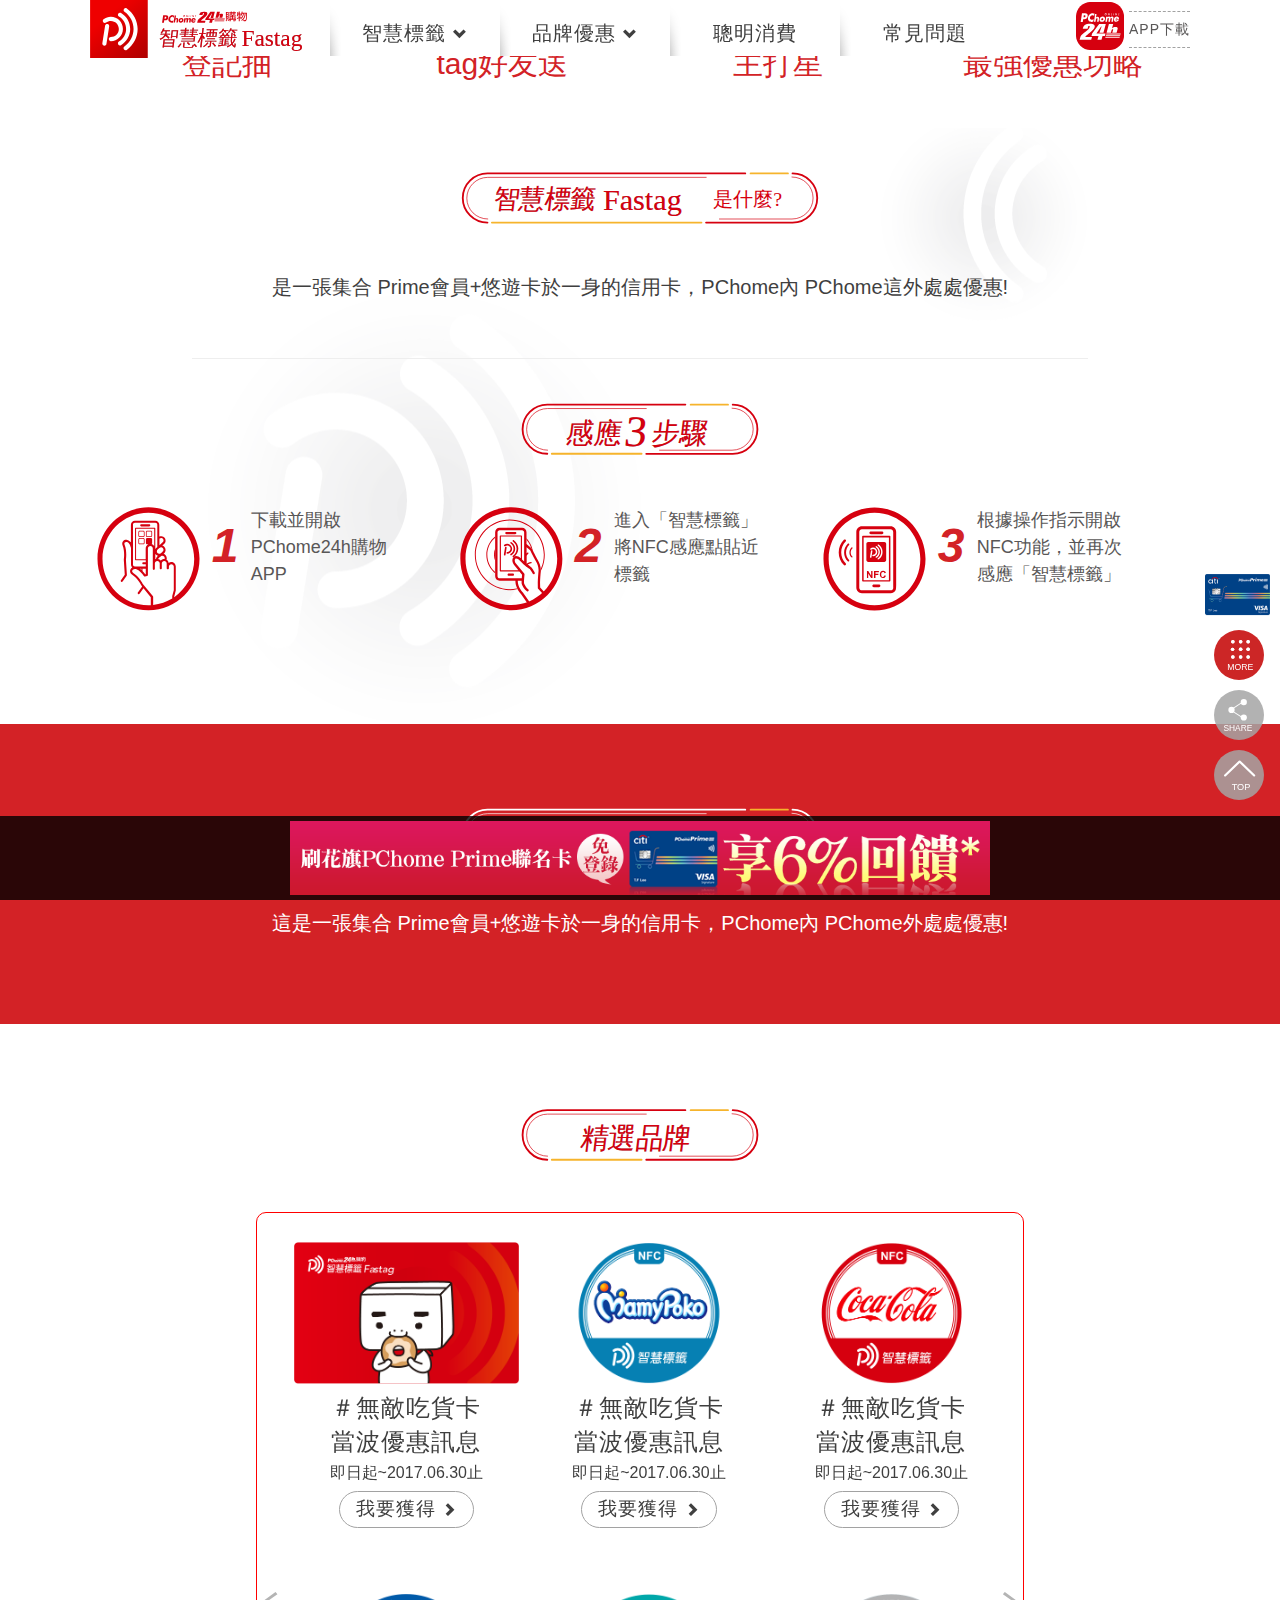
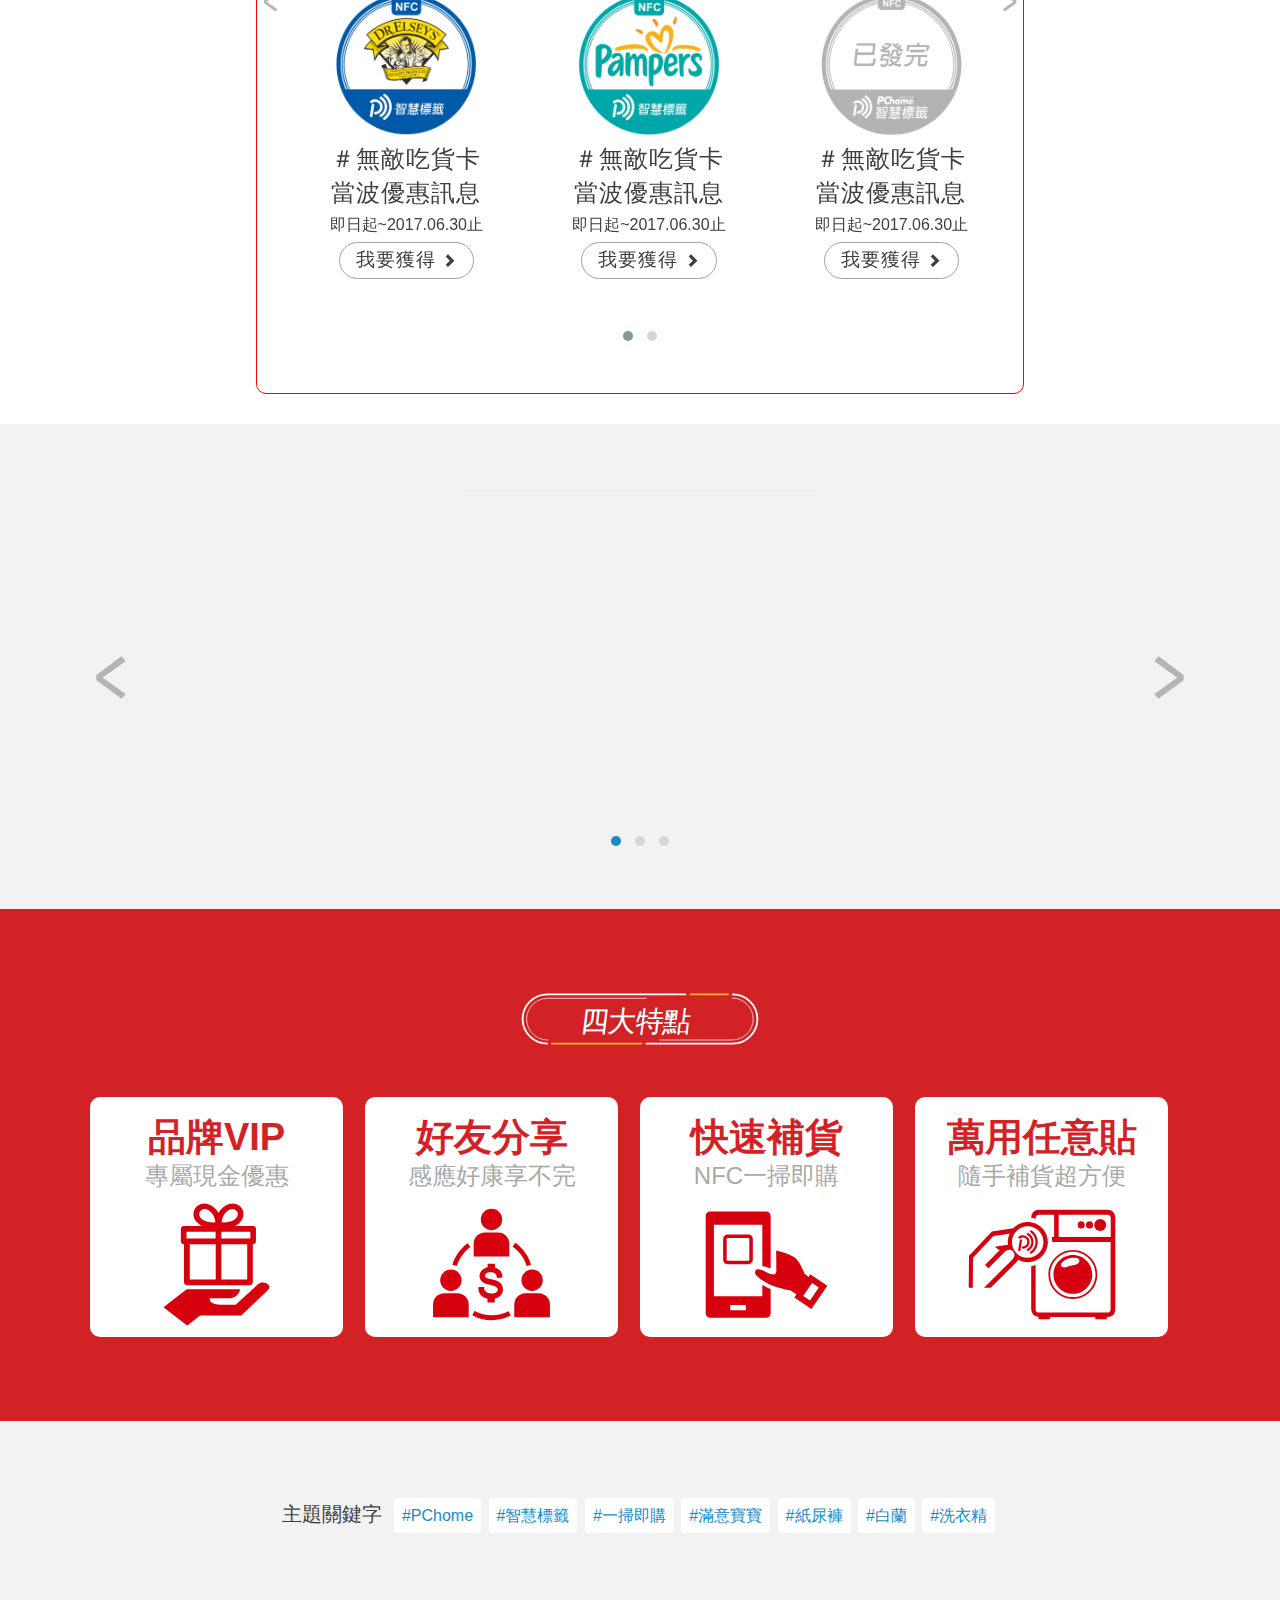
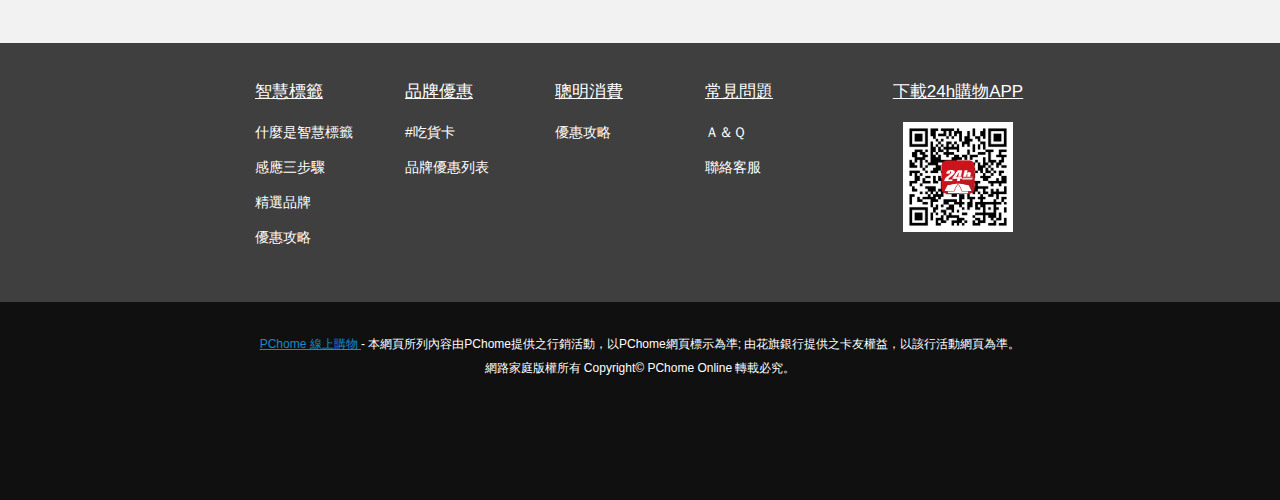
==== commit 0169f2f9: "go" ====
--- a/index.html
+++ b/index.html
@@ -1,7 +1,7 @@
 <!DOCTYPE html>
 <html>
 
-<head>
+<head> 
     <meta http-equiv="Content-Type" content="text/html; charset=utf-8">
     <title>【智慧標籤】Fastag</title>
     <meta property="og:title" content="享6%，真好刷-花旗PChomePrime聯名卡│ PChome 24購物、PChome線上購物、PChome購物中心、PChome書店皆適用">
@@ -27,12 +27,17 @@
     <link rel="stylesheet" href="assets/css/owl.carousel.min.css">
     <link rel="stylesheet" href="assets/css/owl.theme.default.css">
     <link rel="stylesheet" href="assets/css/prime_v05092.css?v01">
+   <!-- CSS側選單-->
+    <link rel="stylesheet" href="assets/css/newmobile2.css">
+    <link rel="stylesheet" href="assets/css/jquery.fancybox4.css">
+    <link rel="stylesheet" href="assets/css/primecard.css">
+     <link rel="stylesheet" href="assets/css/common.css">   
     <!-- Global site tag (gtag.js) - Google Analytics-->
     <script async="" src="//www.googletagmanager.com/gtag/js?id=UA-97384462-4"></script>
     <script>
     window.dataLayer = window.dataLayer || [];
 
-    function gtag() { dataLayer.push(arguments); } 
+    function gtag() { dataLayer.push(arguments); }  
     gtag('js', new Date());
     gtag('config', 'UA-97384462-4');
     </script>
@@ -45,8 +50,33 @@
 
 </html>
 
+
 <body class="prime_body">
+
     <div class="body_wrapper">
+
+        <!-- primecard內容區域-->
+                <div class="wrap" id="cardbox"> 
+                    <div class="fgh"></div>
+                    <div class="cashbox" style="width: 320px;display: block;margin: 0 auto;position: relative;z-index: 999996;">
+                            <img class="c1" src="assets/img/coin1.png" alt="" style="width: 60px;position: absolute;left: 0px;  z-index: 999999; opacity: 0;"/>
+                            <img class="c2" src="img/coin2.png" alt="" style="width: 60px;position: absolute;left: 60px; z-index: 999999; opacity: 0;"/>
+                            <img class="c3" src="img/coin3.png" alt="" style="width: 55px;position: absolute;left: 100px; z-index: 999999; opacity: 0;"/>
+                            <img class="c4" src="img/coin4.png" alt="" style="width: 60px;position: absolute;left: 140px;  z-index: 999999; opacity: 0;"/>
+                            <img class="c5" src="img/coin5.png" alt="" style="width: 60px;position: absolute;left: 200px; z-index: 999999; opacity: 0;"/>
+                            <img class="c6" src="img/coin6.png" alt="" style="width: 55px;position: absolute;left: 240px; z-index: 999999; opacity: 0;"/>
+                    </div>
+                    <div id="flip" class="flip animated change" >
+                            <a title="Close" class="cardclose" href="javascript:;"></a>
+                        <a href="https://www.pchomeprime.com.tw/activity/cobrand/citi/apply.htm" target="_blank">   
+                            <div class="front rr" style="background-image: url(assets/img/attack-02.png)"></div>
+                            <div class="back rr" style="background-image: url(assets/img/attack-01.png)"></div>
+                        </a>    
+                    </div>
+                </div>
+        <!-- END //  primecard內容區域-->
+
+
         <!-- header-->
         <!-- 手機版版頭-->
         <div class="header_mobile">
@@ -63,8 +93,17 @@
         <div class="nav_mobile navbar-static-top">
             <nav class="navbar">
                 <ul class="nav">
-                    <li class="nav-item"><a class="nav-link" href="//www.pchomeprime.com.tw/activity/cobrand/citi/apply.htm">智慧標籤</a></li>
-                    <li class="nav-item dropdown"><a class="nav-link dropdown-toggle" data-toggle="dropdown" href="javascript:;" role="button" aria-haspopup="true" aria-expanded="false">品牌優惠&nbsp;<span class="arw">&gt;</span></a>
+                    <li class="nav-item dropdown"><a class="nav-link dropdown-toggle" data-toggle="dropdown" href="javascript:;" role="button" aria-haspopup="true" aria-expanded="false">智慧標籤&nbsp;<span class="glyphicon glyphicon glyphicon-chevron-down" aria-hidden="true"></span></a>
+                        <div class="dropdown-menu">
+                            <ul class="nav nav-tabs" role="tablist">
+                                <li><a href="#" id="iwantgetfastag_mobile">刷卡優惠</a></li>
+                                <li><a href="#" id="selectedbrand_mobile">首刷禮 x 結帳禮</a></li>
+                                <li><a href="#" id="feature_mobile">P幣是什麼</a></li>
+                            </ul>
+                        </div>
+                    </li> 
+
+                    <li class="nav-item dropdown"><a class="nav-link dropdown-toggle" data-toggle="dropdown" href="javascript:;" role="button" aria-haspopup="true" aria-expanded="false">品牌優惠&nbsp;<span class="glyphicon glyphicon glyphicon-chevron-down" aria-hidden="true"></span></a>
                         <div class="dropdown-menu">
                             <ul class="nav nav-tabs" role="tablist">
                                 <li><a href="//www.pchomeprime.com.tw/activity/cobrand/citi/apply.htm?n=index_01.html">刷卡優惠</a></li>
@@ -83,10 +122,34 @@
             <div class="container">
                 <ul class="nav navbar-nav">
                     <li class="logo"><a href="//www.pchomeprime.com.tw/activity/cobrand/citi/apply.htm"><img src="assets/img/logo_ft.svg" alt="PChome Prime"></a></li>
-                    <li class="text about"><a href="//www.pchomeprime.com.tw/activity/cobrand/citi/apply.htm">智慧標籤</a></li>
+
+                    <li class="text only dropdown">
+                        <div class="fixbg" style="position: relative;"></div><a herf=""class="dropdown-toggle" href="javascript:;" data-toggle="dropdown" aria-expanded="false">智慧標籤
+                        <span class="glyphicon glyphicon glyphicon-chevron-down" aria-hidden="true"></span></a>
+                        <ul class="dropdown-menu" role="menu" style="display: none;">
+                            <li>
+                                <a href="#" id="iwantgetfastag">
+                                    <div class="btn">如何獲得</div>
+                                </a>
+                            </li>
+                            <li>
+                                <a href="#" id="selectedbrand">
+                                    <div class="btn">精選品牌</div>
+                                </a>
+                            </li>
+                            <li>
+                                <a href="#" id="feature">
+                                    <div class="btn">4大特點</div>
+                                </a>
+                            </li>
+                        </ul>
+                    </li>
+
+
+
                     <li class="text only dropdown">
                         <div class="fixbg" style="position: relative;"></div><a class="dropdown-toggle" href="javascript:;" data-toggle="dropdown">品牌優惠
-              <div class="arw">></div></a>
+                        <span class="glyphicon glyphicon glyphicon-chevron-down" aria-hidden="true"></span></a>
                         <ul class="dropdown-menu" role="menu">
                             <li>
                                 <a href="//www.pchomeprime.com.tw/activity/cobrand/citi/apply.htm?n=index_01.html">
@@ -105,6 +168,7 @@
                             </li>
                         </ul>
                     </li>
+
                     <li class="text school"><a href="//www.pchomeprime.com.tw/activity/cobrand/citi/apply.htm?n=index_04.html">聰明消費</a></li>
                     <li class="text school"><a href="//www.pchomeprime.com.tw/activity/cobrand/citi/apply.htm?n=index_04.html">常見問題</a></li>
                     <li class="coinP ">
@@ -127,10 +191,78 @@
                 <!-- from json slider data-->
                 <div class="owl-carousel owl-theme"></div>
             </div>
+
             <!-- 側邊貼紙-->
+           <!-- 新版 輔助選單 功能 -->
+            <!--複製完成訊息-->
+            <div class="urlcopy" style="display: none; top: 82px;">連結已複製~</div> 
+            <!--end 複製完成訊息-->
+
+
+            
+            <div class="">
+
+                <!--primecard功能-->
+                <a><div id="primecard" class="primecard cardshake"></div></a>
+                <!--end primecard功能-->  
+
+                <!--more功能-->
+                <a href="http://www.pchomeec.tw/activity/AC25218504?n=index_00.html" target="_blank" class="fancybox-iframe"><div class="popup"></div></a>
+                <!--end more功能-->
+
+
+
+                <!--share功能-->
+                <div class="fixedbutton">
+
+
+                    <!-- share按鈕 -->
+                    <a class="linkmore" href="javascript:;"></a>
+                    <!-- END share按鈕 -->
+
+
+                        <div class="fixedbutton_more">  
+
+
+                            <!-- 複製連接按鈕 -->
+                            <a class="fixedURL" href="javascript:void(0);" target="_blank" data-clipboard-text="https://www.pchomeec.tw/activity/AC77266635"><div class="copylink"></div></a>
+                            <!--END  複製連接按鈕 -->
+
+                            <!-- LINE按鈕 -->
+                            <a class="line2" onclick="window.open('https://line.me/R/msg/text/?http://www.pchomeec.tw/activity/AC77266635', '_blank');" href="javascript: void(0)"><div class="line"></div></a>   
+                            <!--END LINE按鈕 -->
+
+                            <!-- FB按鈕 -->
+                            <a class="fb2" href="javascript: void(window.open('http://www.facebook.com/share.php?u='.concat(encodeURIComponent('https://shopping.pchome.com.tw/?m=index&f=activity&ac=AC77266635')) ));" target="_blank" target="_blank"><div class="fb"></div></a>
+                            <!--END FB按鈕 -->
+
+                        </div>
+                </div>  
+                <!--end share功能-->
+
+                <!--TOP功能-->
+                <div class="gotop"></div>
+                <!--end TOP功能-->
+
+                <!--sensor功能-->
+                 <!-- <div class="sensor"></div> -->
+                <!--sensor功能-->
+
+                <!--get功能-->
+                 <!-- <div class="get"></div> -->
+                <!--end get功能-->
+
+            </div>
+        <!-- END 新版 輔助選單 功能 -->  
+   
+
+
+
+
+
 
             <!-- 登記抽-->
-            <div class="section" id="">
+            <div class="section" >
                 
                 <div class="content_box overhide ">
                     <ul class="">
@@ -200,7 +332,8 @@
 
             </div>
             <!-- fastag如何獲得-->
-            <div class="section getfastag" id="getfastag">
+            <div class="section getfastag" >
+                <div id="iwantgetfastag＿block" style="position: absolute;top: -56px;"></div>
                 <h2 class="text-center"> 
                      <div class="logo_fastag inline-block">
                         <img  src="assets/img/logo_fastag_get.svg">
@@ -211,7 +344,7 @@
             </div>
 
             <!-- 精選品牌-->
-            <div class="section store_discount">
+            <div id="selectedbrand＿block" class="section store_discount">
                 <h2 class="text-center"> 
           <div class="logo_fastag inline-block">
                 <img  src="assets/img/logo_fastag_brand.svg">
@@ -319,14 +452,27 @@
 
 <!-- Modal 吃貨卡-->
 <div class="modal fade" id="brand_eat" tabindex="-1" role="dialog" aria-labelledby="myModalLabel">
-  <div class="modal-dialog" role="document">
+  <div class="modal-dialog brand_pop" role="document">
     <div class="modal-content">
-      <div class="modal-header">
-        <button type="button" class="close" data-dismiss="modal" aria-label="Close"><span aria-hidden="true">&times;</span></button>
-        <h4 class="modal-title" id="myModalLabel">Modal title</h4>
+      
+      <div class="modal-header ">
+
+
+        <!-- 桌機版圖--> 
+        <div class="destop_pic"><img src="assets/img/pic/index_cut2-5.jpg" alt=""></div>
+        <!-- 手機版圖--> 
+        <div class="mobile_pic"><img src="assets/img/pic/mobile_banner_02-3.jpg" alt=""></div>       
+        <button type="button" class="close" data-dismiss="modal" aria-label="Close">
+            <span class="glyphicon glyphicon glyphicon-remove btn-lg" aria-hidden="true"></span></button>
+        <h4 class="modal-title" id="myModalLabel"></h4>
+        
+
+   
+
       </div>
+
+
       <div class="modal-body">
-
         <div class="modal_text">
             <p>凡購買XXXXXX品牌指定產品，即可隨箱免費獲得PChome 24h購物 XX品牌智慧標籤Fastag，你就是VIP，就是給你最便宜！</p>
         </div>
@@ -341,26 +487,21 @@
           </div>
           <div class="discount">
             <ul >
-                <li class="period_past radius_M">
-                     <div class="percentage_title">1<small class="align-text-bottom">&nbsp;下單即享</small></div>                   
+                <li class="">
+<!--                      <div class="percentage_title">1<small class="align-text-bottom">&nbsp;下單即享</small></div>                   
                     <div class="percentage">85<small>折</small></div>
-                    <p class="past_time radius_XL">即日起-2018.6.30</p>
+                    <p class="past_time radius_XL">即日起-2018.6.30</p> -->
+                    <img class="radius_M period_future" src="assets/img/pic/sale_section01.jpg" alt="">
 
                 </li>
-                <li class="period_on radius_M">
-                   <div class="percentage_title">2<small>&nbsp;指定商品</small></div>                   
-                    <div class="percentage">6<small>折</small></div>
-                    <p class="on_time radius_XL">限2018.7.1-2018.8.31</p>
+                <li class="">
+                   <img class="radius_M period_future" src="assets/img/pic/sale_section01.jpg" alt="">
                 </li>
-                <li class="period_future radius_M">
-                    <div class="percentage_title">3<small class="align-text-bottom">&nbsp;週年慶全館</small></div>                   
-                    <div class="percentage">79<small>折</small></div>
-                    <p class="future_time radius_XL">限2018.9.1-2018.10.31</p>
+                <li class=" ">
+                    <img class="radius_M period_future" src="assets/img/pic/sale_section01.jpg" alt="">                   
                 </li>
-                <li class="period_future radius_M">
-                    <div class="percentage_title">4<small class="align-text-bottom">&nbsp;保健品週年慶</small></div>                   
-                    <div class="percentage">85<small>折</small></div>
-                    <p class="future_time radius_XL">限2018.11.11-2019.6.30</p>
+                <li class="">
+                   <img class="radius_M period_future" src="assets/img/pic/sale_section01.jpg" alt="">
                 </li>
             </ul>
           </div>
@@ -399,20 +540,25 @@
                 <h2 class="text-center"> 
           <hr>
         </h2>
-                
-                <div class="content_box overhide mg-btm20">
-                    <div class="owl-carousel owl-theme">
-                        <div class="item item01" data-merge="2"><a class="owl-video" href="https://www.youtube.com/watch?v=EF_kj2ojZaE"></a>
-                        <div class="owl-video-play-icon"></div></div>
-                        <div class="item item02" data-merge="2"><a class="owl-video" href="https://www.youtube.com/watch?v=JpxsRwnRwCQ"></a><div class="owl-video-play-icon"></div></div>
-                        <div class="item item01" data-merge="2"><a class="owl-video" href="https://www.youtube.com/watch?v=JpxsRwnRwCQ"></a><div class="owl-video-play-icon"></div></div>
-                        <div class="item item02" data-merge="2"><a class="owl-video" href="https://www.youtube.com/watch?v=EF_kj2ojZaE"></a><div class="owl-video-play-icon"></div></div>
-                        <div class="item item01" data-merge="2"><a class="owl-video" href="https://www.youtube.com/watch?v=EF_kj2ojZaE"></a><div class="owl-video-play-icon"></div></div>
+            <div class="content_box overhide mg-btm20">
+                <div class="owl-carousel owl-theme">
+                    <div><iframe type="text/html" width="100%" height="305"
+                src="https://www.youtube.com/embed/VvX4pJyN0iY" frameborder="0"></iframe>
+                        <!-- <div class="owl-video-play-icon"></div> --></div>
+                    <div><iframe type="text/html" width="100%" height="305"
+                src="https://www.youtube.com/embed/VvX4pJyN0iY" frameborder="0"></iframe><!-- <div class="owl-video-play-icon"></div> --></div>
+                    <div><iframe type="text/html" width="100%" height="305"
+                src="https://www.youtube.com/embed/VvX4pJyN0iY" frameborder="0"></iframe><!-- <div class="owl-video-play-icon"></div> --></div>
+                    <div><iframe type="text/html" width="100%" height="305"
+                src="https://www.youtube.com/embed/VvX4pJyN0iY" frameborder="0"></iframe><!-- <div class="owl-video-play-icon"></div> --></div>
+                    <div><iframe type="text/html" width="100%" height="305"
+                src="https://www.youtube.com/embed/VvX4pJyN0iY" frameborder="0"></iframe><!-- <div class="owl-video-play-icon"></div> --></div>
                     </div>
                 </div>
             </div>
+
             <!--四大特點-->
-            <div class="section fourspecial" id="fourspecial">
+            <div class="section fourspecial" id="feature＿block">
             <div class="content_box" >              
                 <h2 class="text-center"> 
                      <div class="logo_fastag inline-block">
@@ -535,7 +681,26 @@
             </div>
         </div>
         <div class="footer">
+        <!-- 底部固定banner-->
+        <div class="fixedbar">
+            <div class="wrap">
+                    <div class="desktop">
+                        <a href="https://www.pchomeprime.com.tw/activity/cobrand/citi/apply.htm?utm_source=Shopping&utm_medium=activity&utm_campaign=primecard" target="_blank" style="display:block; margin: 5px!important;">
+                            <img src="assets/img/creditcardn.png" alt="" />
+                        </a>
+                    </div>
+                
+                     <div class="mobile">
+                        <a href="https://www.pchomeprime.com.tw/activity/cobrand/citi/apply.htm?utm_source=Shopping&utm_medium=activity&utm_campaign=primecard" target="_blank" style="display:block;">
+                            <img src="assets/img/creditcard.png" alt="" /> 
+                        </a>
+                    </div>
+
+            </div>
+        </div>
+        <!--底部固定banner-->               
             <div class="desktop">
+
                 <ul>
                     <li>
                         <h4>智慧標籤</h4><a href="//www.pchomeprime.com.tw/activity/cobrand/citi/apply.htm">什麼是智慧標籤</a>
@@ -559,12 +724,19 @@
                 </ul>
             </div>
             <div class="mobile"><a href="#" data-toggle="modal" data-target="#connection">PChome線上購物客服</a></div>
+
+
         </div>
         <div class="copyright">
-            <div class="mobile"><a href="http://24h.m.pchome.com.tw/appget.php" target="_blank"><img src="assets/img/icon_app.png"></a></div>
-            <p><a class="activateCard radius_S btnHover" href="//shopping.pchome.com.tw/" target="_blank">PChome 線上購物</a>- 本網頁所列內容由PChome提供之行銷活動，以PChome網頁標示為準; 由花旗銀行提供之卡友權益，以該行活動網頁為準。
+             
+            <div class="mobile">
+                <a href="http://24h.m.pchome.com.tw/appget.php" target="_blank"><img src="assets/img/icon_app.png"></a></div>
+            <p><a class="activateCard radius_S" href="//shopping.pchome.com.tw/" target="_blank">PChome 線上購物&nbsp;</a>- 本網頁所列內容由PChome提供之行銷活動，以PChome網頁標示為準; 由花旗銀行提供之卡友權益，以該行活動網頁為準。
                 <br>網路家庭版權所有 Copyright© PChome Online 轉載必究。</p>
         </div>
+
+
+
         <form action="https://pat.webatm.citibank.com.tw/extfunc24/page/index_AC" method="post">
             <input type="hidden" name="prospect_id">
             <input type="hidden" name="time">
@@ -573,7 +745,7 @@
         </form>
     </div>
     <div class="test"></div>
-    <script type="text/javascript" src="assets/js/jquery-1.11.0.js"></script>
+    <script type="text/javascript" src="assets/js/jquery-3.3.1.min.js"></script>
     <script>
     $(function() {
         $('li.text.about, li.text.about a').addClass('active');
@@ -610,9 +782,6 @@
             html_pc += '<a href="' + KVslider[i]['link'] + '"><img src="assets/img/space.png"></a></div>';
             html_mobile += '<div class="item"><a href="' + KVslider[i]['link'] + '"><img src="assets/img/pic/' + KVslider[i]['mobile_img'] + '"></a></div>';
         }
-        $('.slider_wrap .owl-carousel').html(html_pc);
-        $('.mobile_slider .owl-carousel').html(html_mobile);
-
 
 
     });
@@ -622,4 +791,9 @@
     <script type="text/javascript" src="assets/js/event_v006.js"></script>
     <script type="text/javascript" src="assets/js/jquery.cookie.js"></script>
     <script type="text/javascript" src="assets/js/layout_V008.js"></script>
+    <script type="text/javascript" src="assets/js/clipboard.min.js"></script>
+    <script type="text/javascript" src="assets/js/primecard.js"></script>
+    <script type="text/javascript" src="assets/js/newmobile2.js"></script>
+
+
 </body>--- a/assets/css/prime_v05092.css
+++ b/assets/css/prime_v05092.css
@@ -23,7 +23,7 @@
 body.prime_body {
     position: relative;
     font-family: 'Noto Sans TC',  '微軟正黑體',  Arial,  Helvetica,  sans-serif;
-    color: #3f3f3f;
+    color: #3f3f3f; 
 }
 a {
     color: #158bca;
@@ -63,7 +63,7 @@
     margin: auto;
     padding: 0;
     float: none;
-    overflow: hidden;
+    /*overflow: hidden;*/
 }
 .header_desktop a {
     letter-spacing: 1px;
@@ -72,17 +72,24 @@
     width: 100%;
     max-width: 100%;
     height: auto;
+
 }
 .header_desktop ul.nav {
     float: none;
 }
+
+
 .header_desktop li.text {
     width: 170px;
+    position: relative;
 }
 .header_desktop li.logo {
     width: 220px;
     margin-right: 20px;
      height: 31px;
+/*         background: url(../img/logo_ft.svg);
+
+  background-size: cover;*/
 }
 
 
@@ -154,10 +161,10 @@
     vertical-align: -8px;
 }
 .header_desktop ul.dropdown-menu {
+    position: absolute;
     background-color: #d32226;
-    padding: 8px 0 10px;
-    padding-left: 50px;
-    margin-top: 0px;
+
+    margin-top:2px;
     -webkit-box-shadow: 0 0;
     box-shadow: 0 0;
     -webkit-transition: 0s;
@@ -166,16 +173,17 @@
     transition: 0s;
 }
 .header_desktop ul.dropdown-menu li {
-    display: inline-block;
+    /*display: inline-block;*/
     float: none;
     height: auto;
-    margin: 0 10px;
+/*    margin: 0 10px;*/
     -webkit-transition: 0.3s;
     -moz-transition: 0.3s;
     -o-transition: 0.3s;
     transition: 0.3s;
 }
 .header_desktop ul.dropdown-menu a {
+    display: block;
     color: #fff;
     padding: 0;
     line-height: inherit;
@@ -189,6 +197,7 @@
 .header_desktop ul.dropdown-menu a.active .btn:after, .header_desktop ul.dropdown-menu a:hover .btn:after {
     width: 100%;
     opacity: 1;
+
 }
 .header_desktop ul.dropdown-menu .btn {
     overflow: hidden;
@@ -197,7 +206,8 @@
     font-size: inherit;
     color: inherit;
     font-weight: inherit;
-    padding: 3px 25px;
+    margin: 4px 0;
+/*    padding: 3px 25px;*/
     position: relative;
     -webkit-transition: 0.3s;
     -moz-transition: 0.3s;
@@ -267,6 +277,7 @@
     overflow: hidden;
     padding: 2.5vmin 3vmin 2.2vmin;
     border-bottom: 1px dotted #CCCCCC;
+    background-color: #fff;
 }
 .header_mobile ul li {
     float: left;
@@ -486,7 +497,7 @@
     width: 35px;
 }
 .header_desktop ul.dropdown-menu {
-    padding-right: 8px;
+    padding-right: 0px;
 }
 .header_desktop ul.dropdown-menu a {
     font-size: 17px;
@@ -947,6 +958,22 @@
     max-width: 95%;
     margin: auto;
 }
+
+div.section.about{
+    background-image: url(../img/bglogo.png);
+    background-repeat:no-repeat;
+    background-position: center center;
+}
+
+@media only screen and (max-width:767px) {
+div.section.about{
+    background-image: url(/img/bglogo.png);
+
+}
+
+}
+
+
 .more_about {
 
  text-align: center;
@@ -1022,7 +1049,7 @@
 }
 
 hr.modal_line{
-    width: 100%
+    width: 100%;
     margin:6% 0;
 }
 
@@ -1043,7 +1070,7 @@
 }
 
 .modal-body .discount ul li{
-    width: calc(100% / 4 - 20px);
+    width: calc(100% / 2 - 20px);
     text-align: center;
     /*margin-right: 5px;*/
     margin-bottom: 1%;
@@ -1053,13 +1080,12 @@
 
 @media only screen and (max-width:1080px){
 .modal-body .discount ul li{
-    width: calc(100% / 2 - 8px);
+    width: calc(100% / 1 - 8px);
 }
 
 }
 
 @media only screen and (max-width:580px){
-
     .discount ul li p{
             font-size: 0.2rem;
     }
@@ -1087,7 +1113,7 @@
 .period_future{   
     color: #d32226;
 
-    border: 1px solid #d32226; 
+    border: 1px solid #d1d1d1; 
 }
 
 .discount ul li p{
@@ -1168,6 +1194,8 @@
 
 .sub_KV {
     height: 270px;
+    border: 1px red solid;
+    margin-top: 56px;
 }
 .sub_KV .sub_title_box {
     width: 320px;
@@ -1219,17 +1247,42 @@
     text-align: center;
     padding: 0!important;
 }
-.modal .modal-header {
-    background-color: #e5e5e5;
-    -webkit-background-clip: padding-box;
-    -moz-background-clip: padding;
-    background-clip: padding-box;
-    -webkit-border-radius: 6px 6px 0 0;
-    -moz-border-radius: 6px 6px 0 0;
-    border-radius: 6px 6px 0 0;
-}
-.modal p {
-    /*font-size: 1rem;*/
+
+.close{
+    opacity: .9;
+}
+div.destop_pic img {
+
+    max-width: 100%;
+    width: 100%;
+    display: block;
+}
+
+div.mobile_pic img {
+        max-width: 100%;
+    width: 100%;
+    display:none;
+}
+
+@media only screen and (max-width: 767px){
+div.destop_pic img {
+   display: none;
+} 
+div.mobile_pic img {
+    display: block;
+}
+
+}
+
+
+.modal-content{
+    border-radius: 0px; 
+    -webkit-box-shadow: 0 0px 0px rgba(0,0,0,.5); 
+    box-shadow: 0 0px 0px rgba(0,0,0,.5);
+    border: 1px solid rgba(0,0,0,0);
+}
+.modal {
+    z-index: 99999;
 }
 .modal:before {
     content: '';
@@ -1253,6 +1306,7 @@
 @media (max-width: 767px){
  .modal-dialog{
     width: auto;
+    margin:0px;
  }   
 }
 
@@ -1825,7 +1879,7 @@
 .footer .desktop .QRCode {
     width: 110px;
     border: 3px solid #fff;
-}
+} 
 .footer .mobile {
     display: none;
     line-height: 2em;
@@ -1841,9 +1895,9 @@
     color: #00b0ec;
 }
 .copyright {
-    background-color: #fff;
-    color: #3f3f3f;
-    padding: 20px 0;
+    background-color: #101010;
+    color: #fff;
+    padding: 30px 0 120px 0;;
 }
 .copyright .mobile {
     display: none!important;
@@ -1851,7 +1905,7 @@
     margin-bottom: 20px;
 }
 .copyright a {
-    color: #3f3f3f;
+    /*color: #3f3f3f;*/
     text-decoration: underline;
 }
 .copyright p {
@@ -2035,8 +2089,25 @@
     right: 10px;
 }
 .mobile_slider .owl-theme .owl-dots, .slider_wrap .owl-theme .owl-dots {
-    margin-top: 10px;
-}
+    
+    margin-top: -30px;
+    position: relative;
+    margin-bottom: 5%;
+}
+
+@media only screen and (max-width:768px) {
+.mobile_slider .owl-theme .owl-dots, .slider_wrap .owl-theme .owl-dots {
+    
+    margin-top: -30px;
+    position: relative;
+    margin-bottom: 0px;
+}  
+
+
+}
+
+
+
 .mobile_slider .owl-theme .owl-dots .owl-dot.active span, .mobile_slider .owl-theme .owl-dots .owl-dot:hover span, .slider_wrap .owl-theme .owl-dots .owl-dot.active span, .slider_wrap .owl-theme .owl-dots .owl-dot:hover span {
     background: #138bca;
 }
@@ -3157,7 +3228,9 @@
 .new_event .content_box {
     max-width: 90%}
 .store_discount .content_box {
-    max-width: 90%}
+    max-width: 90%;
+    margin-bottom: 10%;
+    }
 .store_discount ul li {
     width: calc(100% / 2 - 3px);
     margin-left: 3px;
@@ -3169,7 +3242,7 @@
 
 .store_discount .event_text {
     line-height: 1.4;
-    font-size: 1.7rem;
+    font-size: 1.4rem;
 }
 .about h2 hr {
     width: 260px!important;
@@ -4452,7 +4525,7 @@
 }
 .sort_Q {
     overflow: hidden;
-    padding-top: 0;
+    padding-top: 3%;
 }
 .sort_Q .left_box {
     width: 275px;
@@ -4497,7 +4570,7 @@
     color: #d32226;
 }
 .sort_Q .right_box span.title {
-    font-size: inherit;
+    font-size: 1.2rem;
 }
 .sort_Q .btn:active, .sort_Q .btn:focus {
     outline: none;
@@ -5043,7 +5116,7 @@
     -o-transition: 0.3s;
     transition: 0.3s;
 }
-@media only screen and (max-width:10240px) {
+@media only screen and (max-width:1024px) {
     .btnHover: focus:after {
     width: 100%;
     left: 0;
@@ -5073,12 +5146,13 @@
 #only {
     padding-top: 0;
 }
-}@media only screen and (max-width:991px) {
+}@media only screen and (max-width:1024px) {
     .sub_KV {
     background-size: 160%;
     background-position: 60% bottom;
     height: auto;
-    padding-bottom: 24%}
+    padding-bottom: 24%;
+    margin-top: 0;}
 .sub_KV .sub_title_box {
     margin: 8% 0 0 6%}
 }@media only screen and (max-width:767px) {
--- a/assets/css/newmobile2.css
+++ b/assets/css/newmobile2.css
@@ -0,0 +1,297 @@
+	
+.urlcopy {
+    width: 100%;
+    position: fixed;
+    top: 40px;
+    left: 0;
+    z-index: 999999;
+    font-size: 14px;
+    letter-spacing: 2px;
+    line-height: 30px;
+    background: rgba(0,0,0,0.75);
+    color: #fff;
+    text-align: center;
+    display: none;
+}	
+
+	
+.gotop{
+	background-image:url(../img/top.svg);
+	background-size: 35px auto; 
+	background-repeat: no-repeat;
+	background-position-x:center;
+	background-position-y:center;
+	background-position:center;
+	width:50px;
+	height:50px;
+	position:fixed;
+	bottom: 100px;
+	right: 16px;
+	z-index: 999999;
+	opacity: 1;
+	cursor: pointer;
+  	filter: alpha(opacity=80);
+	background-color: rgba(164, 164, 164, 0.85);
+	-moz-border-radius: 99em;
+    -webkit-border-radius: 99em;
+    border-radius: 99em;
+}
+	
+.gotop:hover{
+	background-color: rgba(164, 164, 164, 1);
+}
+	
+.sensor{
+	background-image:url(../img/circle_sensor.svg);
+	background-size: 50px auto; 
+	background-repeat: no-repeat;
+	background-position-x:center;
+	background-position-y:center;
+	background-position:center;
+	width:50px;
+	height:50px;
+	position:fixed;
+	bottom: 280px;
+	right: 16px;
+	z-index: 999999;
+	opacity: 0.8;
+	cursor: pointer;
+  	filter: alpha(opacity=80);
+
+	-moz-border-radius: 99em;
+    -webkit-border-radius: 99em;
+    border-radius: 99em;
+}
+
+.get{
+	background-image:url(../img/circle_get.svg);
+	background-size: 50px auto; 
+	background-repeat: no-repeat;
+	background-position-x:center;
+	background-position-y:center;
+	background-position:center;
+	width:50px;
+	height:50px;
+	position:fixed;
+	bottom: 340px;
+	right: 16px;
+	z-index: 999999;
+	opacity: 0.8;
+	cursor: pointer;
+  	filter: alpha(opacity=80);
+
+	-moz-border-radius: 99em;
+    -webkit-border-radius: 99em;
+    border-radius: 99em;
+}
+
+.get:hover,.sensor:hover{
+		opacity: 1;
+}
+
+.linkmore{
+	background-image: url('../img/share.svg');
+	background-size: 35px auto; 
+	background-repeat: no-repeat;
+	background-position-x:center;
+	background-position-y:center;
+	background-position:center;
+	width:50px;
+	height:50px;
+	position:fixed;
+	bottom: 160px;
+	right: 16px;
+	z-index: 999999;
+	opacity: 1;
+	display: block;
+	filter: alpha(opacity=80);
+	background-color: rgba(164, 164, 164, 0.85);
+	-moz-border-radius: 99em;
+    -webkit-border-radius: 99em;
+    border-radius: 99em;
+}
+	
+.linkmore:hover{
+	background-color: rgba(164, 164, 164, 1);
+}	
+	
+
+
+.popup{
+	background-image:url(../img/more-2.svg);
+	background-size: 35px auto; 
+	background-repeat: no-repeat;
+	background-position-x:center;
+	background-position-y:center;
+	background-position:center;
+	width:50px;
+	height:50px;
+	position:fixed;
+	bottom: 220px;
+	right: 16px;
+	z-index: 999999;
+	opacity: 1;
+  	filter: alpha(opacity=80);
+	background-color: rgba(195, 0, 0, 0.85);
+	-moz-border-radius: 99em;
+    -webkit-border-radius: 99em;
+    border-radius: 99em;
+}
+	
+.popup:hover{
+	background-color: rgba(195, 0, 0, 1);
+}
+
+
+.primecard{
+	background-image:url(../img/attack-01.png);
+	background-size: 65px auto; 
+	background-repeat: no-repeat;
+	background-position-x:center;
+	background-position-y:center;
+	background-position:center;
+	width:65px;
+	height:65px;
+	position:fixed;
+	bottom: 273px;
+	right: 10px;
+	z-index: 999999;
+	display:block;
+	color:#fff;
+	vertical-align: middle;
+	padding-top: 16px;
+	cursor: pointer;
+	font-size: 10px;
+
+	background-color: transparent!important;
+
+}
+	
+.primecard:hover{
+	background-color: rgba(195, 0, 0, 1);
+}
+
+.fixedbutton_more{
+		position: relative;
+		z-index: 9;
+	}	
+	
+.fixedbutton .fixedbutton_more .copylink{
+	background-image: url('../img/copy.svg');
+	background-size: 35px auto; 
+	background-repeat: no-repeat;
+	background-position-x:center;
+	background-position-y:center;
+	background-position:center;
+	width:50px;
+	height:50px;
+	position:fixed;
+	bottom: 160px;
+	right: 0px;
+	z-index: 999999;
+	opacity: 0;
+	display: block;
+	background-color: #ec6000;
+	background-repeat: no-repeat;
+	-moz-border-radius: 99em;
+    -webkit-border-radius: 99em;
+    border-radius: 99em;
+    -moz-transition: all,.5s;
+    -o-transition: all,.5s;
+    -webkit-transition: all,.5s;
+    transition: all,.5s;
+	-ms-transform: rotate(360deg); /* IE 9 */
+    -webkit-transform: rotate(360deg); /* Safari */
+    transform: rotate(360deg);
+}
+
+
+
+	
+.fixedbutton .fixedbutton_more .line{
+	background-image: url('../img/line.svg');
+	background-size: 35px auto; 
+	background-repeat: no-repeat;
+	background-position-x:center;
+	background-position-y:center;
+	background-position:center;
+	width:50px;
+	height:50px;
+	position:fixed;
+	bottom: 160px;
+	right: 0px;
+	z-index: 999999;
+	opacity: 0;
+	display: block;
+	background-color: #00c603;
+	background-repeat: no-repeat;
+	-moz-border-radius: 99em;
+    -webkit-border-radius: 99em;
+    border-radius: 99em;
+    -moz-transition: all,.5s;
+    -o-transition: all,.5s;
+    -webkit-transition: all,.5s;
+    transition: all,.5s;
+	-ms-transform: rotate(360deg); /* IE 9 */
+    -webkit-transform: rotate(360deg); /* Safari */
+    transform: rotate(360deg);
+}
+
+
+	
+.fixedbutton .fixedbutton_more .fb{
+	background-image: url('../img/fb.svg');
+	background-size: 35px auto; 
+	background-repeat: no-repeat;
+	background-position-x:center;
+	background-position-y:center;
+	background-position:center;
+	width:50px;
+	height:50px;
+	position:fixed;
+	bottom: 160px;
+	right: 0px;
+	z-index: 999999;
+	opacity: 0;
+	display: block;
+	background-color: #335a9d;
+	background-repeat: no-repeat;
+	-moz-border-radius: 99em;
+    -webkit-border-radius: 99em;
+    border-radius: 99em;
+    -moz-transition: all,.5s;
+    -o-transition: all,.5s;
+    -webkit-transition: all,.5s;
+    transition: all,.5s;
+	-ms-transform: rotate(360deg);
+    -webkit-transform: rotate(360deg); 
+    transform: rotate(360deg);
+}
+
+
+	
+.fixedbutton .fixedbutton_more.open .copylink{
+	right: 86px;
+	opacity: 1;
+	-ms-transform: rotate(0deg); 
+    -webkit-transform: rotate(0deg);
+    transform: rotate(0deg);
+}
+
+.fixedbutton .fixedbutton_more.open .line{
+	right: 156px;
+	opacity: 1;
+	-ms-transform: rotate(0deg);
+    -webkit-transform: rotate(0deg);
+    transform: rotate(0deg);
+}
+
+.fixedbutton .fixedbutton_more.open .fb{
+	right: 226px;
+	opacity: 1;
+	-ms-transform: rotate(0deg);
+    -webkit-transform: rotate(0deg);
+    transform: rotate(0deg);
+}
+
+
--- a/assets/css/primecard.css
+++ b/assets/css/primecard.css
@@ -0,0 +1,383 @@
+@import url('https://fonts.googleapis.com/css?family=Roboto+Mono');
+* {
+  box-sizing: border-box;
+  font-weight: normal;
+}
+body {
+  color: #555;
+  height: 1250px;
+  text-align: center;
+  font-family: 'Roboto Mono';
+  background: linear-gradient(to top, #ddd, #aaa);
+}
+
+h1 {
+  font-size: 2.2em;
+}
+
+@keyframes cardshake {
+  from {
+    animation-timing-function: cubic-bezier(0.215, 0.610, 0.355, 1.000);
+    transform: translate3d(0,0,0);
+  }
+	
+  20%{
+    animation-timing-function: cubic-bezier(0.215, 0.610, 0.355, 1.000);
+    transform: translate3d(0,0,0);
+  }	
+
+  40%, 43% {
+    animation-timing-function: cubic-bezier(0.755, 0.050, 0.855, 0.060);
+    transform: translate3d(0, -30px, 0);
+  }
+	
+  53%{
+    animation-timing-function: cubic-bezier(0.215, 0.610, 0.355, 1.000);
+    transform: translate3d(0,0,0);
+
+  }	
+
+  70% {
+    animation-timing-function: cubic-bezier(0.755, 0.050, 0.855, 0.060);
+    transform: translate3d(0, -15px, 0);
+  }
+	
+  80%{
+    animation-timing-function: cubic-bezier(0.215, 0.610, 0.355, 1.000);
+    transform: translate3d(0,0,0);
+  }	
+
+  90% {
+    transform: translate3d(0,-4px,0);
+  }
+  100% {
+    animation-timing-function: cubic-bezier(0.215, 0.610, 0.355, 1.000);
+    transform: translate3d(0,0,0);
+  }
+	
+}
+
+
+.cardshake {
+  transform-origin: center bottom; 
+  animation: cardshake 4s infinite ;
+
+}
+
+
+.blurin{
+	animation: blurin 3s forwards;
+}
+
+
+@keyframes blurin {
+
+  0% {
+	-webkit-filter: blur(0px); 
+     -moz-filter: blur(0px);
+     -ms-filter: blur(0px); 
+     -o-filter: blur(0px);
+     filter: blur(0px);
+	 opacity: (0%);
+     filter:progid:DXImageTransform.Microsoft.Blur(PixelRadius='0');/* IE6~IE9 */	
+  }
+	
+	
+  to {
+	-webkit-filter: blur(5px); 
+     -moz-filter: blur(5px);
+     -ms-filter: blur(5px); 
+     -o-filter: blur(5px);
+     filter: blur(5px);
+	 opacity: (100%);
+     filter:progid:DXImageTransform.Microsoft.Blur(PixelRadius='5');/* IE6~IE9 */	
+  }
+	
+}
+
+.blurout{
+	animation: blurout 1.5s forwards;
+}
+
+
+@keyframes blurout {
+
+  0% {
+	-webkit-filter: blur(5px); 
+     -moz-filter: blur(5px);
+     -ms-filter: blur(5px); 
+     -o-filter: blur(5px);
+     filter: blur(5px);
+     filter:progid:DXImageTransform.Microsoft.Blur(PixelRadius='5');/* IE6~IE9 */	
+  }
+	
+	
+  to {
+	-webkit-filter: blur(0px); 
+     -moz-filter: blur(0px);
+     -ms-filter: blur(0px); 
+     -o-filter: blur(0px);
+     filter: blur(0px);
+     filter:progid:DXImageTransform.Microsoft.Blur(PixelRadius='0');/* IE6~IE9 */	
+  }
+	
+}
+
+.animated {
+  animation-duration: 1s;
+  animation-fill-mode: both!important;
+  animation-iteration-count: 1!important;
+}
+
+
+.cardclose {
+	background-image: url('../img/close-icon.png');
+	background-size: 35px auto!important;
+	display: block;
+	position: absolute;
+	top: -25px;
+	right: 10px;
+	width: 35px;
+	height: 35px;
+	cursor: pointer;
+	z-index: 999999;
+}
+
+
+@keyframes rubberBand {
+	
+  from {
+    transform: scale3d(0, 0, 0);
+	  opacity: 0;
+  }
+
+  to {
+    transform: scale3d(1, 1, 1);
+	opacity: 1;
+  }
+	
+}
+
+
+.change {
+  animation-name: change;
+}
+
+
+@keyframes change {
+  from {
+    transform: scale3d(1, 1, 1);
+	top: 0px;  
+	left: 0%;
+	opacity: 1; 
+	width: 400px;
+  	height: 248px;
+	border-radius: 0;
+  }
+	
+	
+  50% {
+	opacity: 0; 	
+  }
+	
+
+  to {
+    transform: scale3d(0, 0, 0);
+	top: 600px;
+	left: 100%;
+	opacity: 0;
+	width: 50px;
+	height: 50px;
+	border-radius: 99em;
+  }
+}
+
+
+
+
+
+.rubberBand {
+  animation-name: rubberBand;
+}
+
+
+.coin1 {
+  animation: drop 1s 2;
+}
+
+.coin2 {
+  animation: drop 1s 2;
+  animation-delay: .2s;
+}
+
+.coin3 {
+  animation: drop 1s 2;
+  animation-delay: .4s;
+}
+
+
+@keyframes drop {
+
+  0% {
+    transform: translate3d(50px, -100px, 0px);
+	  opacity: 1;
+  }
+	
+	
+  to {
+    transform: translate3d(0px, 430px, 0px);
+	  opacity: 1;
+  }
+	
+}
+
+
+#cardbox{
+	position: fixed;
+	width: 100%;
+	height: 100vh;
+	z-index: 999999;
+	display: none;
+}
+
+.fgh{
+	position: fixed;
+	width: 100%;
+	height: 100vh;
+	z-index: 99999;
+	background: rgba(0, 0, 0, 0.8);
+	display: none;
+}
+
+.flip {
+  position: relative;
+  z-index: 999997;
+  top:200px;
+	
+	
+
+}
+.flip  .front, .flip  .back {
+  display: block;
+  transition-timing-function: cubic-bezier(0.175, 0.885, 0.32, 1.275);
+  transition-duration: 0.5s;
+  transition-property: transform, opacity;
+  box-shadow: inset 0.15vmin 0.15vmin 0.1vmin rgba(white, 0.25);
+  backface-visibility: hidden;
+
+}
+
+.flip  .front:after , .flip  .back:after {
+    content: '';
+    display: block;
+    position: absolute;
+    bottom: -0.5vmin;
+    left: 2vmin;
+    right: 2vmin;
+    height: 1vmin;
+    border-radius: 100%;
+    background: rgba(0, 0, 0, 0.35);
+    -webkit-filter: blur(0.5vmin);
+    z-index: -1;
+	
+}
+.flip  .front {
+  transform: rotateY(0deg);
+}
+
+.flip  .back {
+  position: absolute;
+  opacity: 0;
+  top: 0px;
+  left: 0px;
+  width: 100%;
+  height: 100%;
+  transform: rotateY(-180deg);
+
+}
+
+.flip  .front.rr {
+  transform: rotateY(180deg);
+}
+
+.flip  .back.rr {
+  opacity: 1;
+  transform: rotateY(0deg);
+
+}
+.flip:hover  .front {
+  transform: rotateY(180deg);
+}
+.flip:hover  .back {
+  opacity: 1;
+  transform: rotateY(0deg);
+}
+.flip.flip-vertical  .back {
+  transform: rotateX(-180deg);
+}
+.flip.flip-vertical:hover  .front {
+  transform: rotateX(180deg);
+}
+.flip.flip-vertical:hover  .back {
+  transform: rotateX(0deg);
+}
+
+
+.flip {
+  position: relative;
+  margin-right: 2px;
+  margin: 108px auto;
+  width: 400px;
+
+}
+
+
+.flip  .front, .flip  .back {
+  display: block;
+  color: white;
+ /* width: inherit;*/
+	background-size: cover;
+  background-position: center !important;
+  height: 248px;
+  padding: 1em 2em;
+  background: #313131;
+  border-radius: 10px;	
+
+}
+
+
+.flip  .front p, .flip  .back p {
+  font-size: 0.9125rem;
+  line-height: 160%;
+  color: #999;
+}
+
+
+.flip  .front, .flip  .back {
+  display: block;
+  color: white;
+  /*width: inherit;*/
+  background-size: cover!important;
+  background-position: center !important;
+  height: 248px;
+  padding: 1em 2em;
+  background: #313131;
+  border-radius: 10px;
+}
+
+
+.text-shadow {
+  text-shadow: 1px 1px rgba(0, 0, 0, 0.04), 2px 2px rgba(0, 0, 0, 0.04), 3px 3px rgba(0, 0, 0, 0.04), 4px 4px rgba(0, 0, 0, 0.04), 0.125rem 0.125rem rgba(0, 0, 0, 0.04), 6px 6px rgba(0, 0, 0, 0.04), 7px 7px rgba(0, 0, 0, 0.04), 8px 8px rgba(0, 0, 0, 0.04), 9px 9px rgba(0, 0, 0, 0.04), 0.3125rem 0.3125rem rgba(0, 0, 0, 0.04), 11px 11px rgba(0, 0, 0, 0.04), 12px 12px rgba(0, 0, 0, 0.04), 13px 13px rgba(0, 0, 0, 0.04), 14px 14px rgba(0, 0, 0, 0.04), 0.625rem 0.625rem rgba(0, 0, 0, 0.04), 16px 16px rgba(0, 0, 0, 0.04), 17px 17px rgba(0, 0, 0, 0.04), 18px 18px rgba(0, 0, 0, 0.04), 19px 19px rgba(0, 0, 0, 0.04), 1.25rem 1.25rem rgba(0, 0, 0, 0.04);
+}
+
+
+
+@media only screen and (max-width: 650px) {
+	.flip {
+		width: 320px;
+	}
+	
+	.flip  .front, .flip  .back {
+		height: 202px;
+	}
+}
--- a/assets/css/common.css
+++ b/assets/css/common.css
@@ -0,0 +1,378 @@
+
+.desktop-header {
+    width: 100%;
+    height: 40px;
+    background-color: #fff;
+    text-align: center;
+    overflow: hidden;
+}
+.desktop-header p {
+    margin: 0;
+    padding: 0;
+    display: inline-block;
+    cursor: pointer;
+}
+.desktop-header p img {
+    height: 40px;
+    width: auto;
+}
+p.show24hHelp-text {
+    font-size: 12px;
+    height: 40px;
+    overflow: hidden;
+    padding-top: 18px;
+}
+p.show24hHelp-text a {
+    color: #a9a9a9;
+}
+
+.desktop-header p.show24hHelp-text, .appDonload {
+    font-size: 12px;
+    height: 40px;
+    overflow: hidden;
+    padding-top: 21px;
+}
+
+.desktop-header .appDonload {
+    color: #d7000f;
+    display: inline-block;
+    cursor: pointer;
+}
+
+.desktop-header .appQRcode {
+    position: fixed;
+    z-index: 999999;
+    top: 40px;
+    width: 160px;
+    left: 50%;
+    right: 50%;
+    margin-left: 273px;
+    padding: 8px;
+    background: #fff;
+    box-shadow: 5px 6px 8px rgba(0,0,0,.5);
+    display: none;
+}
+
+.desktop-header .appDonload:hover .appQRcode {
+    display: block!important;
+ 
+}
+
+p.FBicon {
+    padding: 6px 0 0 30px;
+    height: 40px;
+    overflow: hidden;
+}
+p.FBicon img {
+    width: 30px;
+    height: 30px;
+}
+.pointer {
+    background-image: url(../img/pointer.png);
+    width: 42px;
+    height: 42px;
+    position: fixed;
+    bottom: 61px;
+    right: 16px;
+    z-index: 999;
+    display: none;
+    opacity: 0.8;
+    filter: alpha(opacity=80);
+    cursor: pointer;
+}
+.facebook {
+    background-image: url(../img/facebook.png);
+    width: 42px;
+    height: 42px;
+    position: fixed;
+    bottom: 108px;
+    right: 16px;
+    z-index: 999;
+    display: none;
+    opacity: 0.8;
+    filter: alpha(opacity=80);
+}
+
+.go{
+	width:45px;
+	height:45px;
+	position:fixed;
+	bottom: 152px;
+	display: none;
+	right: 14px;
+	z-index: 999;
+	opacity: 1;
+  	filter: alpha(opacity=100);
+}
+
+#mob_topmenu {
+    width: 100%;
+    overflow: hidden;
+    -webkit-overflow-scrolling: touch;
+}
+#menu {
+    width: 100%;
+    height: 40px;
+    z-index: 999;
+    text-align: center;
+    color: #777;
+    font-size: 14px;
+    line-height: 20px;
+    padding: 10px 0 10px 5px;
+    font-weight: bold;
+	background-color: #fff;
+    border-bottom: 1px solid #eee;
+    transition: 0s;
+    -webkit-transition: 0s;
+    overflow-x: auto;
+    overflow-y: hidden;
+    -webkit-overflow-scrolling: touch;
+    white-space:nowrap;
+}
+#menu a {
+    color: #777;
+}
+#menu span {
+    vertical-align: baseline;
+    font-weight: normal;
+    color: #cacaca;
+}
+#menu .nav-active::after {
+    content: '';
+    position: absolute;
+    width: 100%;
+    height: 3px;
+    background: red;
+    left: 0;
+    bottom: -10px;
+    z-index: 9;
+}
+#menu .btn-bottom {
+    height: 100%;
+    cursor: pointer;
+    position: relative;
+    display: inline-block;
+    width: auto;
+    padding: 0 5px;
+    white-space:nowrap;
+}
+/* #menu .btn-bottom::before {
+    content: '';
+    position: absolute;
+    width: 1px;
+    height: 95%;
+    background-color: #bebebe;
+    top: 3px;
+    right: 0;
+} */
+#menu .btn-bottom:nth-last-child(1)::before {
+    width: 0px;
+}
+.mFixed {
+    position: fixed;
+    top: -1px !important;
+    box-shadow: 0 0 20px rgba(0,0,0,0.5);
+}
+
+.scroll_mob::-webkit-scrollbar {
+    height: 0px
+}
+.scroll_pc::-webkit-scrollbar {
+    height: 5px
+}
+.scroll_pc::-webkit-scrollbar-track {
+    background-color: #EAEAEA;
+}
+ 
+.scroll_pc::-webkit-scrollbar-thumb {
+    background-color: darkgrey;
+    outline: 1px solid slategrey;
+}
+
+#header {
+    text-align: center;
+    display: none;
+}
+#return {
+    height: 28px;
+    padding: 6px 0px 8px 3px;
+    float: left;
+}
+#logo {
+    width: 100%;
+    margin: 0 auto;
+    padding: 8px 15px 8px 0;
+}
+
+/*--- 側邊選單樣式 ---*/
+.RmenuArrow {
+    position: fixed;
+    width: 40px;
+    z-index: 999;
+    top: 58px;
+    right: 0;
+    cursor: pointer;
+    opacity: 0.9;
+    filter: alpha(opacity=90);
+    -moz-opacity: 0.9;
+    -khtml-opacity: 0.9;
+    margin-bottom: 1px;
+    text-align: right;
+    background-color: #2d2d2d;
+}
+.RmenuArrow:hover {
+    background-color: #838383;
+}
+#RMenuIn {
+    display: none;
+}
+.RmenuBox {
+    width: 122px;
+    position: fixed;
+    z-index: 999;
+    top: 100px;
+    right: 0;
+    background-color: rgba(45, 45, 45, .85);
+
+}
+.RmenuBox li {
+    width: 100%;
+    text-align: center;
+}
+.RMenuBtn, #RmenuTop a {
+    width: 100%;
+    text-align: center;
+    padding: 12px 5px 8px;
+    margin-bottom: 1px;
+    font-size: 14px;
+    cursor: pointer;
+    position: relative;
+    color: #b4b4b4;
+}
+.RMenuBtn:hover, li.nav-active, li.nav-active p {
+    background-color: #03b094;
+    color: #fff;
+}
+.RMenuBtn::before {
+    content: '';
+    position: absolute;
+    width: 86%;
+    height: 1px;
+    bottom: -1px;
+    right: 7%;
+    background: #000;
+    z-index: 9999;
+}
+.RmenuTop::before {
+    height: 0;
+}
+.topArrow {
+    width: 20px;
+    height: 20px;
+    vertical-align: -2px;
+}
+.RmenuTop {
+    padding: 5px 8px 8px 0;
+}
+.smallBanner {
+    width: 122px;
+    height: 121px;
+	    text-align: center;
+    padding-top: 5px;
+}
+
+
+
+/*--- fixedbar ---*/
+.fixedbar{
+	position: fixed;
+	z-index: 500;
+	bottom: 0;
+	width: 100%;
+	display: block;
+	background: rgba(0, 0, 0, 0.8);
+}
+
+.fixedbar img{
+	width:700px!important;
+	margin: 0 auto;
+	display: block;
+        max-width: 100%;
+    vertical-align: middle;
+}
+
+
+/*---  固定置底APP Banner ---*/
+.app_download {
+    width: 100%;
+    position: fixed;
+    bottom: 0;
+	z-index: 999999;
+    text-align: center;
+}
+.app_box {
+    width: 768px;
+    max-width: 100%;
+    margin: auto;
+    position: relative;
+}
+.app_close {
+    z-index: 99;
+    position: absolute;
+    right: 8px;
+    top: 8px;
+    width: 30px;
+    height: 30px;
+    line-height: 30px;
+    font-size: 1em;
+    color: #fff;
+    text-align: center;
+    border-radius: 100%;
+    cursor: pointer;
+    background-color: #000;
+}
+.app_download img {
+    display: block;
+}
+.noAPP {
+    padding-bottom: 20px !important;
+}
+
+
+#footer {
+    color: #fff;
+    padding: 80px 0 10px 0;
+    text-align: center;
+    line-height: 28px;
+    font-size: 16px;
+}
+.mobile {
+    display: none;
+}
+.footer .mobile a {
+
+    margin: 0 auto;
+}
+
+@media only screen and (max-width: 931px) {
+    .mobile                 { display: block!important; }
+	.desktop                { display: none!important;}
+    .RmenuArrow, .RmenuBox  { display: none; }
+    .desktop-header         { display: none; }
+    #header                 { display: block; border-bottom: 1px solid #eee; }
+    #footer                 { line-height: 1.5; font-size: 10px; padding: 20px 0!important; background-color: #000; }
+}
+@media only screen and (max-width: 930px) {
+    .desktop-header         { height: 30px; }
+    .desktop-header p img   { height: 30px; width: auto; }
+    p.FBicon img            { width: 25px; height: 25px; }
+    .desktop-header p       { height: 30px; }
+    p.show24hHelp-text      { padding-top: 11px; }
+    p.FBicon                { padding-top: 3px; }
+}
+@media only screen and (max-width: 450px) {
+	#footer span            { display: block; }
+	#footer br              { display: none; }
+    /* #menu                   {font-size: 12px; } */
+}
+
